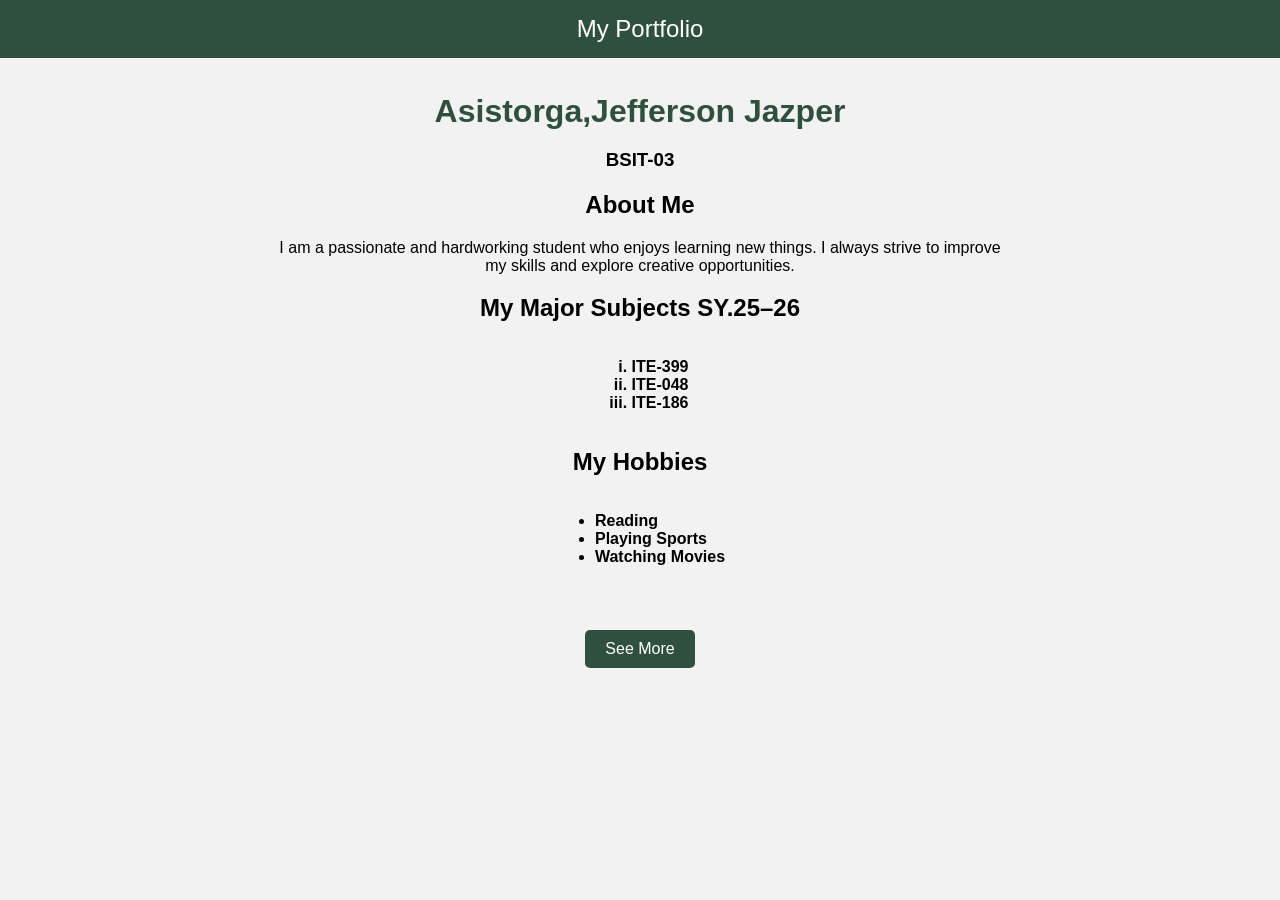
==== developers/Asistorga.html @ 20835395 "Added: portfolio added for 3 of the members" ====
<!DOCTYPE html>
<html lang="en">
<head>
    <meta charset="UTF-8">
    <title>My Portfolio</title>
    <style>
        
        body {
            font-family: Arial, sans-serif;
            background-color: #f2f2f2;
            text-align: center;
            margin: 0;
            padding: 0;
        }

        header {
            background-color: #2f4f3f;
            color: white;
            padding: 15px;
            font-size: 24px;
        }

        .container {
            padding: 30px;
        }

        h1 {
            color: #2f4f3f;
            margin: 5px 0;
        }   z

        h2 {
            color: #2f4f3f;
            margin-top: 30px;
        }

        p {
            width: 60%;
            margin: auto;
            font-size: 16px;
        }

        ol {
            list-style-type: lower-roman;
            display: inline-block;
            text-align: left;
        }

        ul {
            display: inline-block;
            text-align: left;
        }

        .btn {
            display: inline-block;
            margin-top: 30px;
            padding: 10px 20px;
            background-color: #2f4f3f;
            color: white;
            text-decoration: none;
            border-radius: 5px;
        }

        .btn:hover {
            background-color: #3d6b55;
        }
    </style>
</head>
<body>

<header>
    My Portfolio
</header>

<div class="container">
    <center><h1>Asistorga,Jefferson Jazper</h1>
    <h3>BSIT-03</h3> </center>

    <center><h2>About Me</h2>
    <p>
     I am a passionate and hardworking student who enjoys learning new things.
     I always strive to improve my skills and explore creative opportunities.
    </p></center>

   <center> <h2>My Major Subjects SY.25–26</h2>
    <b><ol>
        <li>ITE-399</li>
        <li>ITE-048</li>
        <li>ITE-186</li>
    </ol></b></center>

   <center><h2>My Hobbies</h2>
    <ul><b>
        <li>Reading</li>
        <li>Playing Sports</li>
        <li>Watching Movies</li>
    </ul></center></b>

    <br>
    <center> <a href="https://www.facebook.com/share/18z2sf8dFB" target="_blank" class="btn">See More</a>
</center>
</div>

</body>
</html>
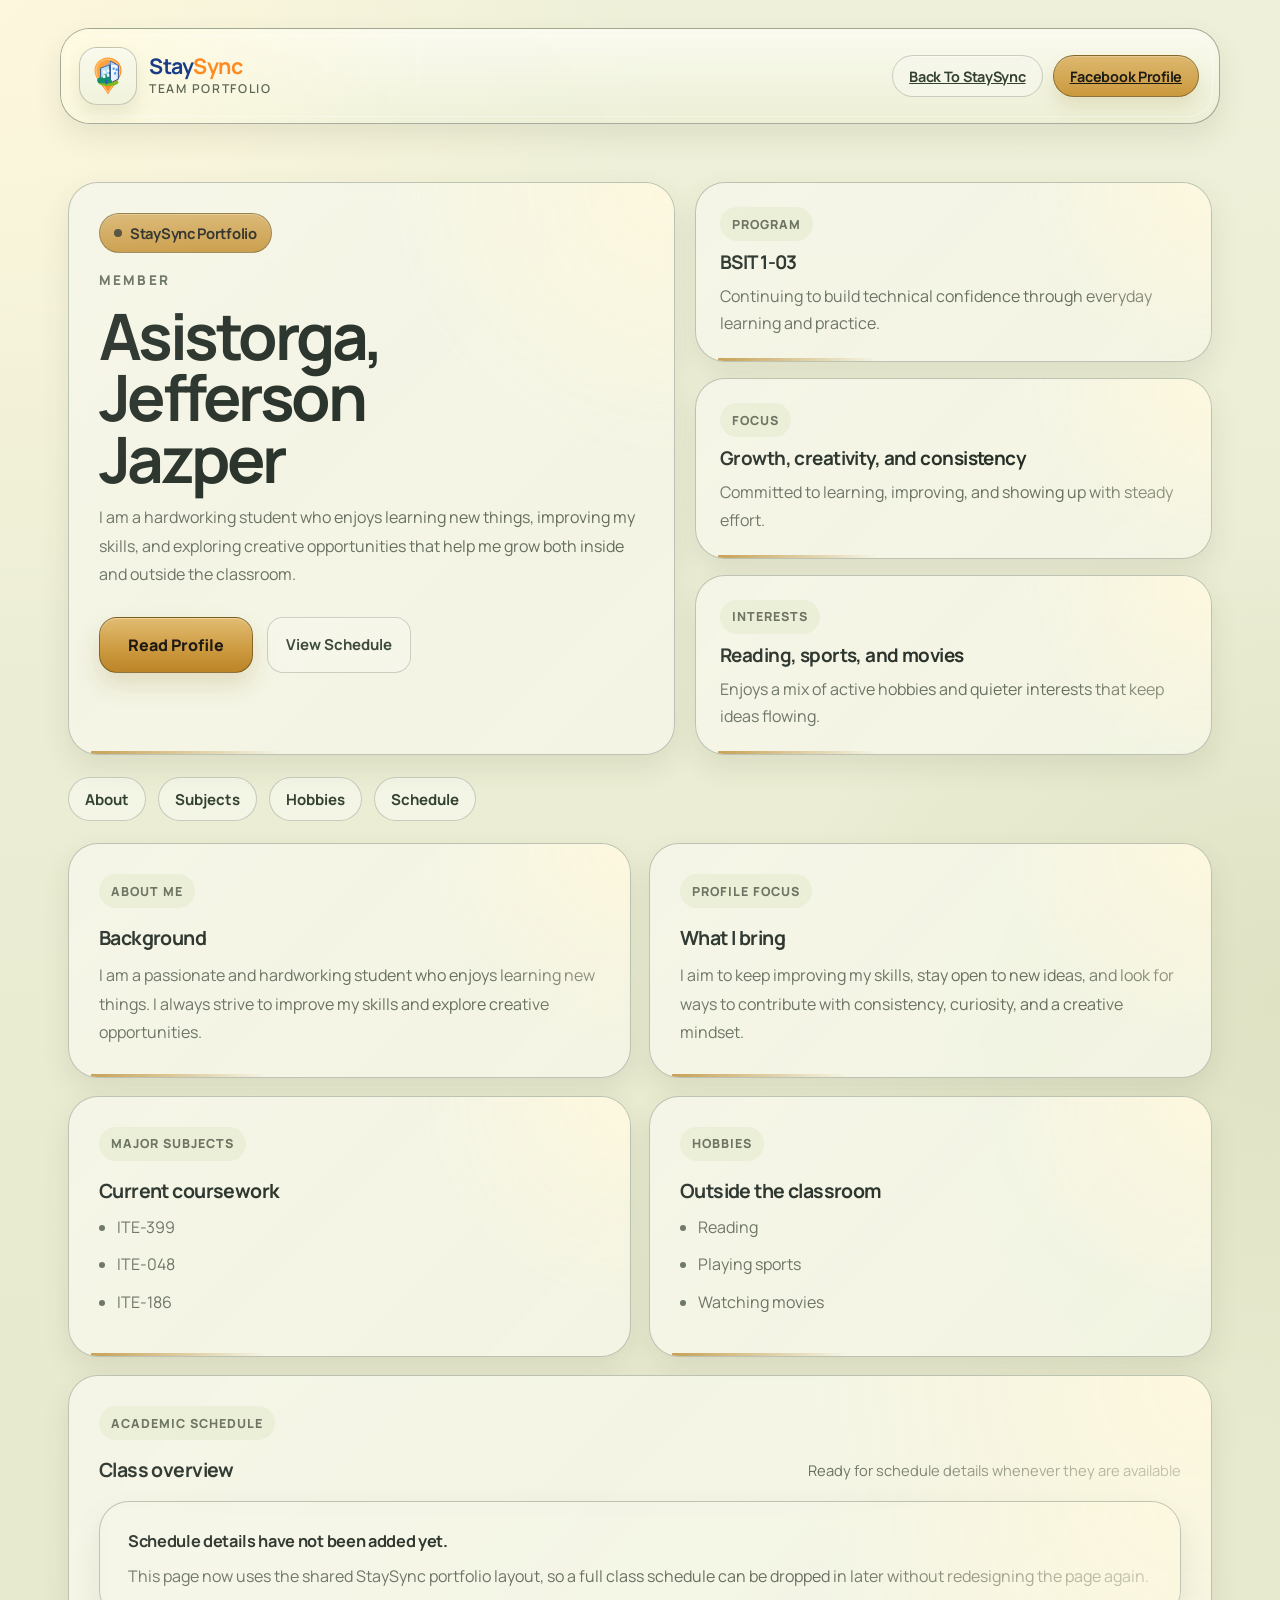
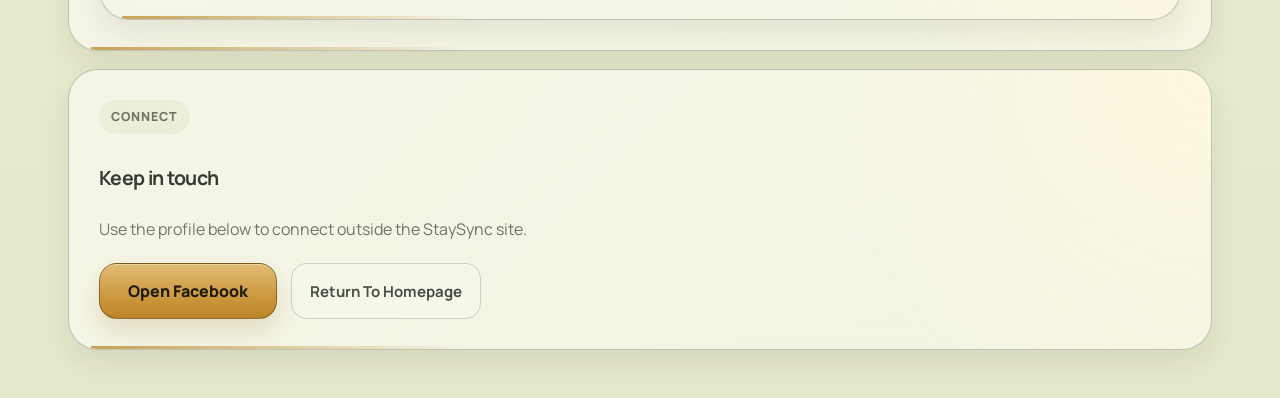
==== commit 83033a09: "fixed portfolio designs" ====
--- a/developers/Asistorga.html
+++ b/developers/Asistorga.html
@@ -1,105 +1,170 @@
 <!DOCTYPE html>
 <html lang="en">
 <head>
-    <meta charset="UTF-8">
-    <title>My Portfolio</title>
-    <style>
-        
-        body {
-            font-family: Arial, sans-serif;
-            background-color: #f2f2f2;
-            text-align: center;
-            margin: 0;
-            padding: 0;
-        }
+  <meta charset="UTF-8" />
+  <meta name="viewport" content="width=device-width, initial-scale=1.0" />
+  <title>Jefferson Jazper Asistorga | StaySync Portfolio</title>
+  <link rel="preconnect" href="https://fonts.googleapis.com" />
+  <link rel="preconnect" href="https://fonts.gstatic.com" crossorigin />
+  <link href="https://fonts.googleapis.com/css2?family=Manrope:wght@400;500;600;700;800&display=swap" rel="stylesheet" />
+  <link rel="stylesheet" href="../style.css" />
+  <link rel="stylesheet" href="portfolio.css" />
+</head>
+<body class="portfolio-page">
+  <div class="page-shell portfolio-shell">
+    <header class="topbar">
+      <a class="brand brand-link" href="../index.html" aria-label="Back to StaySync homepage">
+        <span class="brand-mark" aria-hidden="true">
+          <svg viewBox="0 0 72 72" role="presentation">
+            <defs>
+              <linearGradient id="pinGradient-jeff" x1="0%" y1="0%" x2="100%" y2="100%">
+                <stop offset="0%" stop-color="#ffb347" />
+                <stop offset="55%" stop-color="#ff8f2d" />
+                <stop offset="100%" stop-color="#ff7f1f" />
+              </linearGradient>
+              <linearGradient id="towerGradient-jeff" x1="0%" y1="0%" x2="100%" y2="100%">
+                <stop offset="0%" stop-color="#d9f1ff" />
+                <stop offset="100%" stop-color="#86c6ea" />
+              </linearGradient>
+              <linearGradient id="towerDarkGradient-jeff" x1="0%" y1="0%" x2="100%" y2="100%">
+                <stop offset="0%" stop-color="#ffffff" />
+                <stop offset="100%" stop-color="#d8e8fb" />
+              </linearGradient>
+            </defs>
+            <path d="M36 7c11.7 0 21.2 9 21.2 20.1 0 14-13.9 24.4-21.2 37.9C28.7 51.5 14.8 41.1 14.8 27.1 14.8 16 24.3 7 36 7Z" fill="url(#pinGradient-jeff)" />
+            <path d="M36 61.5c-7.9-13.7-18.6-23.2-18.6-34.3C17.4 17.8 25.5 10 36 10s18.6 7.8 18.6 17.2c0 11.1-10.7 20.6-18.6 34.3Z" fill="none" stroke="#ffcf8b" stroke-width="1.5" stroke-linejoin="round" />
+            <path d="M24.5 34.5 24.5 23.8 38.6 18.3 38.6 44.8 24.5 42.2Z" fill="url(#towerGradient-jeff)" stroke="#1b4f95" stroke-width="1.5" stroke-linejoin="round" />
+            <path d="M39.8 12.8 52.2 19.5 52.2 40.7 39.8 47.1Z" fill="url(#towerDarkGradient-jeff)" stroke="#1e4f96" stroke-width="1.5" stroke-linejoin="round" />
+            <path d="M38.6 18.3 52.2 19.5 39.8 12.8 24.5 23.8Z" fill="#8bb3ea" opacity="0.55" />
+            <path d="M22.5 45.8c4.8 4.5 20.2 5.5 27.6 0" fill="none" stroke="#7dbb1d" stroke-width="4.6" stroke-linecap="round" />
+            <path d="M19 42.6c0-2.6 2.2-4.8 5-4.8 1.2 0 2.2.3 3.1 1 .2-3.2 2.8-5.6 6-5.6 3.5 0 6.3 2.7 6.3 6.2 0 .6-.1 1.1-.2 1.6 1.7.1 3 1.5 3 3.2 0 1.8-1.5 3.3-3.3 3.3H24.1c-2.8 0-5.1-2.2-5.1-4.9Z" fill="#15906e" />
+            <g fill="#ffffff" opacity="0.95">
+              <rect x="28.1" y="27.6" width="3.8" height="4.4" rx="0.6" />
+              <rect x="34.2" y="25.5" width="3.8" height="4.4" rx="0.6" />
+              <rect x="28.1" y="34.6" width="3.8" height="4.4" rx="0.6" />
+              <rect x="34.2" y="32.8" width="3.8" height="4.4" rx="0.6" />
+              <rect x="43.2" y="22.8" width="3.2" height="3.6" rx="0.5" fill="#4093ec" />
+              <rect x="47.9" y="24.1" width="3.2" height="3.6" rx="0.5" fill="#4093ec" />
+              <rect x="45.5" y="30.1" width="3.2" height="3.6" rx="0.5" fill="#4093ec" />
+            </g>
+            <rect x="31.7" y="42.2" width="3.7" height="6.9" rx="0.7" fill="#2562b3" />
+          </svg>
+        </span>
+        <div class="brand-stack">
+          <span class="brand-name"><span class="brand-stay">Stay</span><span class="brand-sync">Sync</span></span>
+          <span class="brand-subtitle">Team Portfolio</span>
+        </div>
+      </a>
+      <div class="topbar-right">
+        <a class="topbar-chip" href="../index.html">Back To StaySync</a>
+        <a class="topbar-chip topbar-chip-accent" href="https://www.facebook.com/share/18z2sf8dFB" target="_blank" rel="noopener noreferrer">Facebook Profile</a>
+      </div>
+    </header>
 
-        header {
-            background-color: #2f4f3f;
-            color: white;
-            padding: 15px;
-            font-size: 24px;
-        }
+    <main class="portfolio-main">
+      <section class="portfolio-hero">
+        <article class="portfolio-panel">
+          <span class="eyebrow">StaySync Portfolio</span>
+          <p class="portfolio-role">Member</p>
+          <h1>Asistorga, Jefferson Jazper</h1>
+          <p class="portfolio-summary">
+            I am a hardworking student who enjoys learning new things, improving my skills, and exploring creative opportunities that help me grow both inside and outside the classroom.
+          </p>
+          <div class="portfolio-actions">
+            <a class="download-button" href="#about">Read Profile</a>
+            <a class="portfolio-secondary" href="#schedule">View Schedule</a>
+          </div>
+        </article>
 
-        .container {
-            padding: 30px;
-        }
+        <div class="portfolio-stats">
+          <article class="portfolio-stat">
+            <span class="portfolio-stat-label">Program</span>
+            <strong>BSIT 1-03</strong>
+            <p>Continuing to build technical confidence through everyday learning and practice.</p>
+          </article>
+          <article class="portfolio-stat">
+            <span class="portfolio-stat-label">Focus</span>
+            <strong>Growth, creativity, and consistency</strong>
+            <p>Committed to learning, improving, and showing up with steady effort.</p>
+          </article>
+          <article class="portfolio-stat">
+            <span class="portfolio-stat-label">Interests</span>
+            <strong>Reading, sports, and movies</strong>
+            <p>Enjoys a mix of active hobbies and quieter interests that keep ideas flowing.</p>
+          </article>
+        </div>
+      </section>
 
-        h1 {
-            color: #2f4f3f;
-            margin: 5px 0;
-        }   z
+      <nav class="portfolio-anchor-nav" aria-label="Portfolio sections">
+        <a class="portfolio-chip" href="#about">About</a>
+        <a class="portfolio-chip" href="#subjects">Subjects</a>
+        <a class="portfolio-chip" href="#hobbies">Hobbies</a>
+        <a class="portfolio-chip" href="#schedule">Schedule</a>
+      </nav>
 
-        h2 {
-            color: #2f4f3f;
-            margin-top: 30px;
-        }
+      <section class="portfolio-grid">
+        <article class="portfolio-card" id="about">
+          <span class="portfolio-label">About Me</span>
+          <h2>Background</h2>
+          <p>
+            I am a passionate and hardworking student who enjoys learning new things. I always strive to improve my skills and explore creative opportunities.
+          </p>
+        </article>
 
-        p {
-            width: 60%;
-            margin: auto;
-            font-size: 16px;
-        }
+        <article class="portfolio-card">
+          <span class="portfolio-label">Profile Focus</span>
+          <h2>What I bring</h2>
+          <p>
+            I aim to keep improving my skills, stay open to new ideas, and look for ways to contribute with consistency, curiosity, and a creative mindset.
+          </p>
+        </article>
 
-        ol {
-            list-style-type: lower-roman;
-            display: inline-block;
-            text-align: left;
-        }
+        <article class="portfolio-card" id="subjects">
+          <span class="portfolio-label">Major Subjects</span>
+          <h2>Current coursework</h2>
+          <ul class="portfolio-list">
+            <li>ITE-399</li>
+            <li>ITE-048</li>
+            <li>ITE-186</li>
+          </ul>
+        </article>
 
-        ul {
-            display: inline-block;
-            text-align: left;
-        }
+        <article class="portfolio-card" id="hobbies">
+          <span class="portfolio-label">Hobbies</span>
+          <h2>Outside the classroom</h2>
+          <ul class="portfolio-list">
+            <li>Reading</li>
+            <li>Playing sports</li>
+            <li>Watching movies</li>
+          </ul>
+        </article>
 
-        .btn {
-            display: inline-block;
-            margin-top: 30px;
-            padding: 10px 20px;
-            background-color: #2f4f3f;
-            color: white;
-            text-decoration: none;
-            border-radius: 5px;
-        }
+        <article class="portfolio-card portfolio-card-wide" id="schedule">
+          <div class="portfolio-card-header">
+            <div>
+              <span class="portfolio-label">Academic Schedule</span>
+              <h2>Class overview</h2>
+            </div>
+            <p class="portfolio-note">Ready for schedule details whenever they are available</p>
+          </div>
 
-        .btn:hover {
-            background-color: #3d6b55;
-        }
-    </style>
-</head>
-<body>
+          <div class="portfolio-empty-state">
+            <strong>Schedule details have not been added yet.</strong>
+            <p>This page now uses the shared StaySync portfolio layout, so a full class schedule can be dropped in later without redesigning the page again.</p>
+          </div>
+        </article>
 
-<header>
-    My Portfolio
-</header>
-
-<div class="container">
-    <center><h1>Asistorga,Jefferson Jazper</h1>
-    <h3>BSIT-03</h3> </center>
-
-    <center><h2>About Me</h2>
-    <p>
-     I am a passionate and hardworking student who enjoys learning new things.
-     I always strive to improve my skills and explore creative opportunities.
-    </p></center>
-
-   <center> <h2>My Major Subjects SY.25–26</h2>
-    <b><ol>
-        <li>ITE-399</li>
-        <li>ITE-048</li>
-        <li>ITE-186</li>
-    </ol></b></center>
-
-   <center><h2>My Hobbies</h2>
-    <ul><b>
-        <li>Reading</li>
-        <li>Playing Sports</li>
-        <li>Watching Movies</li>
-    </ul></center></b>
-
-    <br>
-    <center> <a href="https://www.facebook.com/share/18z2sf8dFB" target="_blank" class="btn">See More</a>
-</center>
-</div>
-
+        <article class="portfolio-card portfolio-card-wide portfolio-contact">
+          <span class="portfolio-label">Connect</span>
+          <h2>Keep in touch</h2>
+          <p>Use the profile below to connect outside the StaySync site.</p>
+          <div class="portfolio-contact-bar">
+            <a class="download-button" href="https://www.facebook.com/share/18z2sf8dFB" target="_blank" rel="noopener noreferrer">Open Facebook</a>
+            <a class="portfolio-secondary" href="../index.html">Return To Homepage</a>
+          </div>
+        </article>
+      </section>
+    </main>
+  </div>
 </body>
 </html>
--- a/style.css
+++ b/style.css
@@ -0,0 +1,1448 @@
+:root {
+  --bg: #e6e8cc;
+  --bg-deep: #dde1bd;
+  --surface: rgba(244, 245, 228, 0.92);
+  --surface-strong: #f7f7eb;
+  --surface-muted: #e4e8c9;
+  --border: rgba(37, 57, 42, 0.26);
+  --border-strong: rgba(28, 44, 33, 0.52);
+  --text: #182219;
+  --text-soft: #5f6857;
+  --accent: #bb8a2f;
+  --accent-soft: #d2b06a;
+  --action: #567dcb;
+  --action-strong: #3f63af;
+  --shadow: 0 24px 60px rgba(69, 79, 47, 0.14);
+  --shadow-soft: 0 12px 28px rgba(64, 72, 44, 0.1);
+}
+
+* {
+  box-sizing: border-box;
+}
+
+html {
+  scroll-behavior: smooth;
+}
+
+body {
+  margin: 0;
+  min-height: 100vh;
+  font-family: "Manrope", sans-serif;
+  color: var(--text);
+  background:
+    radial-gradient(circle at top left, rgba(255, 248, 221, 0.9), transparent 28%),
+    radial-gradient(circle at right center, rgba(199, 205, 163, 0.32), transparent 30%),
+    linear-gradient(180deg, #eef0d9 0%, var(--bg) 100%);
+}
+
+body::before {
+  content: "";
+  position: fixed;
+  inset: 0;
+  pointer-events: none;
+  background:
+    repeating-linear-gradient(
+      180deg,
+      rgba(255, 255, 255, 0.12) 0,
+      rgba(255, 255, 255, 0.12) 1px,
+      rgba(0, 0, 0, 0) 2px,
+      rgba(0, 0, 0, 0) 4px
+    ),
+    linear-gradient(90deg, rgba(255, 255, 255, 0.08) 1px, transparent 1px);
+  background-size: auto, 56px 56px;
+  opacity: 0.45;
+  mask-image: linear-gradient(180deg, rgba(0, 0, 0, 0.42), transparent 90%);
+}
+
+.page-shell {
+  width: min(1160px, calc(100% - 40px));
+  margin: 0 auto;
+  padding: 28px 0 36px;
+}
+
+.topbar {
+  position: relative;
+  display: flex;
+  align-items: center;
+  justify-content: space-between;
+  gap: 18px;
+  overflow: hidden;
+  padding: 18px 20px 18px 18px;
+  border: 1px solid rgba(34, 49, 31, 0.38);
+  border-radius: 30px;
+  background:
+    linear-gradient(180deg, rgba(250, 250, 239, 0.96), rgba(236, 239, 213, 0.92));
+  backdrop-filter: blur(14px);
+  box-shadow: var(--shadow-soft);
+  transition: transform 220ms ease, box-shadow 220ms ease, border-color 220ms ease;
+}
+
+.topbar::before {
+  content: "";
+  position: absolute;
+  inset: 0;
+  background:
+    radial-gradient(circle at top left, rgba(255, 250, 223, 0.95), transparent 32%),
+    linear-gradient(90deg, rgba(255, 255, 255, 0.18), transparent 55%);
+  pointer-events: none;
+}
+
+.topbar::after {
+  content: "";
+  position: absolute;
+  inset: 6px;
+  border: 1px solid rgba(255, 255, 255, 0.35);
+  border-radius: 24px;
+  pointer-events: none;
+}
+
+.topbar:hover {
+  transform: translateY(-2px);
+  border-color: rgba(28, 44, 33, 0.52);
+  box-shadow: 0 20px 38px rgba(64, 72, 44, 0.16);
+}
+
+.brand {
+  position: relative;
+  z-index: 1;
+  display: inline-flex;
+  align-items: center;
+  gap: 12px;
+}
+
+.brand-mark {
+  display: grid;
+  place-items: center;
+  width: 58px;
+  height: 58px;
+  flex: 0 0 auto;
+  padding: 5px;
+  border-radius: 18px;
+  border: 1px solid rgba(111, 116, 90, 0.36);
+  background: linear-gradient(180deg, rgba(250, 249, 236, 0.98), rgba(240, 242, 220, 0.96));
+  color: #f6f7ec;
+  font-size: 1rem;
+  font-weight: 800;
+  box-shadow:
+    0 10px 18px rgba(120, 124, 79, 0.14),
+    inset 0 1px 0 rgba(255, 255, 255, 0.56);
+  transition: transform 220ms ease, box-shadow 220ms ease, filter 220ms ease;
+}
+
+.brand:hover .brand-mark {
+  transform: translateY(-2px) rotate(-4deg) scale(1.04);
+  box-shadow: 0 16px 24px rgba(120, 124, 79, 0.18), inset 0 1px 0 rgba(255, 255, 255, 0.56);
+  filter: saturate(1.06);
+}
+
+.brand-mark svg {
+  width: 100%;
+  height: 100%;
+  display: block;
+}
+
+.brand-stack {
+  display: flex;
+  flex-direction: column;
+  gap: 3px;
+}
+
+.brand-name,
+.eyebrow,
+.meta-label,
+.button-note {
+  letter-spacing: -0.02em;
+}
+
+.brand-name {
+  font-weight: 700;
+  font-size: 1.34rem;
+  line-height: 1;
+}
+
+.brand-stay {
+  color: #173d86;
+}
+
+.brand-sync {
+  color: #ff8a1f;
+}
+
+.brand-subtitle {
+  color: var(--text-soft);
+  font-size: 0.76rem;
+  font-weight: 600;
+  letter-spacing: 0.14em;
+  text-transform: uppercase;
+}
+
+.topbar-right {
+  position: relative;
+  z-index: 1;
+  display: flex;
+  flex-wrap: wrap;
+  justify-content: flex-end;
+  gap: 10px;
+  margin-left: auto;
+}
+
+.topbar-chip {
+  display: inline-flex;
+  align-items: center;
+  min-height: 42px;
+  padding: 0 16px;
+  border-radius: 999px;
+  border: 1px solid rgba(43, 58, 39, 0.22);
+  background: rgba(246, 247, 235, 0.72);
+  color: #334131;
+  font-size: 0.9rem;
+  font-weight: 700;
+  letter-spacing: -0.02em;
+  box-shadow: inset 0 1px 0 rgba(255, 255, 255, 0.38);
+  transition: transform 220ms ease, box-shadow 220ms ease, border-color 220ms ease, background 220ms ease;
+}
+
+.topbar-chip:hover {
+  transform: translateY(-2px);
+  border-color: rgba(34, 49, 31, 0.36);
+  box-shadow: 0 10px 18px rgba(96, 103, 61, 0.14);
+  background: rgba(249, 250, 240, 0.96);
+}
+
+.topbar-chip-accent {
+  border-color: rgba(72, 56, 16, 0.52);
+  background: linear-gradient(180deg, #ddb86f, #cb993d);
+  color: #1d1b14;
+  box-shadow:
+    0 10px 18px rgba(157, 122, 46, 0.16),
+    inset 0 1px 0 rgba(255, 255, 255, 0.24);
+}
+
+.topbar-chip-accent:hover {
+  border-color: rgba(72, 56, 16, 0.62);
+  background: linear-gradient(180deg, #e4c279, #d3a043);
+  box-shadow:
+    0 12px 22px rgba(157, 122, 46, 0.22),
+    inset 0 1px 0 rgba(255, 255, 255, 0.24);
+}
+
+.hero {
+  display: grid;
+  grid-template-columns: minmax(0, 1.02fr) minmax(320px, 0.98fr);
+  gap: 54px;
+  align-items: center;
+  padding: 72px 8px 48px;
+}
+
+.hero-copy h1 {
+  margin: 14px 0 18px;
+  font-size: clamp(2.9rem, 5vw, 4.8rem);
+  line-height: 0.96;
+  letter-spacing: -0.055em;
+  max-width: 10ch;
+}
+
+.hero-copy p {
+  margin: 0;
+  max-width: 600px;
+  font-size: 1.08rem;
+  line-height: 1.8;
+  color: var(--text-soft);
+}
+
+.eyebrow {
+  display: inline-flex;
+  align-items: center;
+  gap: 8px;
+  padding: 9px 14px;
+  border-radius: 999px;
+  border: 1px solid rgba(47, 58, 37, 0.4);
+  background: linear-gradient(180deg, #d6b065, #c69439);
+  color: #1a1d14;
+  font-size: 0.92rem;
+  font-weight: 700;
+  box-shadow: inset 0 1px 0 rgba(255, 255, 255, 0.24);
+  transition: transform 220ms ease, box-shadow 220ms ease, filter 220ms ease;
+}
+
+.eyebrow:hover {
+  transform: translateY(-2px);
+  box-shadow: 0 10px 18px rgba(157, 122, 46, 0.18), inset 0 1px 0 rgba(255, 255, 255, 0.24);
+  filter: brightness(1.03);
+}
+
+.eyebrow::before {
+  content: "";
+  width: 8px;
+  height: 8px;
+  border-radius: 999px;
+  background: rgba(24, 34, 25, 0.78);
+}
+
+.hero-actions {
+  display: flex;
+  flex-wrap: wrap;
+  align-items: center;
+  gap: 16px 18px;
+  margin-top: 34px;
+}
+
+.download-button {
+  position: relative;
+  display: inline-flex;
+  align-items: center;
+  justify-content: center;
+  min-height: 56px;
+  overflow: hidden;
+  padding: 0 28px;
+  border-radius: 18px;
+  border: 1px solid rgba(72, 56, 16, 0.54);
+  background: linear-gradient(180deg, #e2bc72, #cb983d 62%, #bb8427);
+  color: #1f1a12;
+  font-size: 1rem;
+  font-weight: 800;
+  text-decoration: none;
+  box-shadow:
+    0 12px 24px rgba(157, 122, 46, 0.2),
+    inset 0 1px 0 rgba(255, 247, 220, 0.42);
+  transition: transform 180ms ease, box-shadow 180ms ease, filter 180ms ease;
+}
+
+.download-button:hover,
+.download-button:focus-visible {
+  transform: translateY(-2px);
+  box-shadow:
+    0 16px 32px rgba(157, 122, 46, 0.28),
+    inset 0 1px 0 rgba(255, 247, 220, 0.5);
+  filter: brightness(1.02);
+}
+
+.download-button:focus-visible {
+  outline: 3px solid rgba(203, 152, 61, 0.22);
+  outline-offset: 4px;
+}
+
+.button-note {
+  font-size: 0.95rem;
+  color: var(--text-soft);
+}
+
+.meta-grid {
+  display: grid;
+  grid-template-columns: repeat(2, minmax(0, 1fr));
+  gap: 18px;
+  margin-top: 36px;
+}
+
+.meta-card,
+.feature-card {
+  position: relative;
+  overflow: hidden;
+  border: 1px solid var(--border);
+  border-radius: 26px;
+  background: var(--surface);
+  backdrop-filter: blur(10px);
+  box-shadow: var(--shadow-soft);
+  transition: transform 240ms ease, box-shadow 240ms ease, border-color 240ms ease, background 240ms ease;
+}
+
+.meta-card {
+  padding: 22px;
+}
+
+.meta-card::before,
+.feature-card::before {
+  content: "";
+  position: absolute;
+  inset: auto 18px 0;
+  height: 3px;
+  border-radius: 999px;
+  background: linear-gradient(90deg, var(--accent), rgba(210, 176, 106, 0));
+  transform: scaleX(0.28);
+  transform-origin: left center;
+  opacity: 0.78;
+  transition: transform 260ms ease, opacity 260ms ease;
+}
+
+.meta-card::after,
+.feature-card::after {
+  content: "";
+  position: absolute;
+  inset: 0;
+  border-radius: inherit;
+  box-shadow: inset 0 1px 0 rgba(255, 255, 255, 0.34);
+  pointer-events: none;
+}
+
+.meta-label {
+  display: block;
+  color: #6b7151;
+  font-size: 0.88rem;
+  font-weight: 700;
+  text-transform: uppercase;
+}
+
+.meta-card strong {
+  display: block;
+  margin-top: 10px;
+  font-size: 1.08rem;
+  letter-spacing: -0.03em;
+  transition: transform 240ms ease, color 240ms ease;
+}
+
+.meta-card p {
+  margin-top: 8px;
+  font-size: 0.95rem;
+  line-height: 1.6;
+  transition: transform 240ms ease, color 240ms ease;
+}
+
+.meta-card:hover {
+  transform: translateY(-8px) scale(1.01);
+  border-color: rgba(187, 138, 47, 0.42);
+  box-shadow: 0 22px 40px rgba(96, 103, 61, 0.18);
+  background: rgba(247, 248, 236, 0.98);
+}
+
+.meta-card:hover::before {
+  transform: scaleX(1);
+  opacity: 1;
+}
+
+.meta-card:hover strong,
+.meta-card:hover p {
+  transform: translateY(-2px);
+}
+
+.hero-visual {
+  position: relative;
+  perspective: 1400px;
+}
+
+.hero-visual::before {
+  content: "";
+  position: absolute;
+  inset: 10% -4% -10% 8%;
+  border-radius: 32px;
+  background: linear-gradient(180deg, rgba(191, 164, 98, 0.24), rgba(255, 255, 255, 0));
+  filter: blur(16px);
+  z-index: 0;
+}
+
+.mockup-window {
+  position: relative;
+  z-index: 1;
+  overflow: hidden;
+  padding: 18px;
+  border: 1px solid var(--border-strong);
+  border-radius: 34px;
+  background: linear-gradient(180deg, rgba(246, 247, 234, 0.98), rgba(231, 235, 207, 0.94));
+  box-shadow: var(--shadow);
+  transform-origin: center;
+  animation: floatMockup 5.8s ease-in-out infinite;
+  transition: transform 320ms ease, box-shadow 320ms ease, border-color 320ms ease;
+}
+
+.hero-visual:hover .mockup-window {
+  transform: rotateX(5deg) rotateY(-7deg) translateY(-8px);
+  border-color: rgba(28, 44, 33, 0.68);
+  box-shadow: 0 34px 70px rgba(69, 79, 47, 0.24);
+}
+
+.mockup-bar {
+  display: flex;
+  gap: 8px;
+  padding-bottom: 16px;
+}
+
+.mockup-bar span {
+  width: 10px;
+  height: 10px;
+  border-radius: 999px;
+  border: 1px solid rgba(24, 34, 25, 0.18);
+  background: #d2d9b5;
+}
+
+.mockup-content {
+  display: grid;
+  grid-template-columns: 92px 1fr;
+  gap: 16px;
+  padding: 10px;
+  border: 1px solid rgba(48, 62, 42, 0.18);
+  border-radius: 24px;
+  background: linear-gradient(180deg, #f4f6e5, #e7ebd1);
+}
+
+.mockup-sidebar {
+  display: flex;
+  flex-direction: column;
+  gap: 12px;
+  padding: 12px;
+  border-radius: 20px;
+  background: rgba(240, 242, 221, 0.92);
+  border: 1px solid rgba(60, 77, 53, 0.14);
+  transition: transform 260ms ease, box-shadow 260ms ease;
+}
+
+.sidebar-block {
+  height: 14px;
+  border-radius: 999px;
+  background: linear-gradient(90deg, #d4dab2, #e7ead2);
+  transition: transform 240ms ease, background 240ms ease, opacity 240ms ease;
+}
+
+.sidebar-block.active {
+  height: 38px;
+  border-radius: 16px;
+  background: linear-gradient(135deg, #c79a42, #ddc081);
+}
+
+.sidebar-block.small {
+  width: 65%;
+}
+
+.mockup-main {
+  display: grid;
+  gap: 14px;
+}
+
+.mockup-panel {
+  position: relative;
+  overflow: hidden;
+  padding: 18px;
+  border-radius: 22px;
+  background: var(--surface-strong);
+  border: 1px solid rgba(59, 75, 52, 0.14);
+  box-shadow: 0 10px 20px rgba(99, 109, 70, 0.08);
+  transition: transform 260ms ease, box-shadow 260ms ease, border-color 260ms ease;
+}
+
+.mockup-panel::before {
+  content: "";
+  position: absolute;
+  inset: 0;
+  background: linear-gradient(135deg, rgba(255, 255, 255, 0.22), rgba(255, 255, 255, 0));
+  opacity: 0;
+  transition: opacity 240ms ease;
+}
+
+.mockup-panel.large {
+  min-height: 220px;
+}
+
+.mockup-panel.small {
+  min-height: 142px;
+}
+
+.panel-line {
+  height: 12px;
+  margin-bottom: 12px;
+  border-radius: 999px;
+  background: linear-gradient(90deg, #cfd6af, #e7ebd6);
+  transition: transform 240ms ease, filter 240ms ease;
+}
+
+.panel-line.wide {
+  width: 76%;
+  height: 16px;
+}
+
+.panel-line.short {
+  width: 42%;
+}
+
+.stats-row {
+  display: grid;
+  grid-template-columns: repeat(2, minmax(0, 1fr));
+  gap: 12px;
+  margin-top: 22px;
+}
+
+.stat-card,
+.activity-item {
+  border-radius: 18px;
+  background: linear-gradient(180deg, #eef2dc, #f7f8ee);
+  border: 1px solid rgba(70, 87, 61, 0.12);
+  transition: transform 240ms ease, box-shadow 240ms ease, border-color 240ms ease;
+}
+
+.stat-card {
+  min-height: 112px;
+}
+
+.activity-list {
+  display: grid;
+  gap: 10px;
+  margin-top: 18px;
+}
+
+.activity-item {
+  min-height: 28px;
+}
+
+.hero-visual:hover .mockup-sidebar {
+  transform: translateX(-4px);
+}
+
+.hero-visual:hover .sidebar-block:nth-child(1) {
+  transform: scaleX(1.02);
+}
+
+.hero-visual:hover .sidebar-block:nth-child(2) {
+  transform: scaleX(0.95);
+}
+
+.hero-visual:hover .sidebar-block:nth-child(3) {
+  transform: scaleX(1.04);
+}
+
+.hero-visual:hover .sidebar-block:nth-child(4) {
+  transform: scaleX(0.9);
+}
+
+.hero-visual:hover .mockup-panel.large {
+  transform: translateY(-6px);
+  border-color: rgba(187, 138, 47, 0.28);
+  box-shadow: 0 18px 36px rgba(99, 109, 70, 0.14);
+}
+
+.hero-visual:hover .mockup-panel.small {
+  transform: translateY(2px);
+  border-color: rgba(86, 125, 203, 0.24);
+  box-shadow: 0 14px 30px rgba(75, 95, 151, 0.12);
+}
+
+.hero-visual:hover .mockup-panel::before {
+  opacity: 1;
+}
+
+.hero-visual:hover .panel-line.wide {
+  transform: scaleX(1.04);
+  filter: brightness(1.04);
+}
+
+.hero-visual:hover .panel-line.short {
+  transform: scaleX(0.92);
+}
+
+.hero-visual:hover .stat-card:nth-child(1) {
+  transform: translateY(-6px);
+  border-color: rgba(187, 138, 47, 0.24);
+  box-shadow: 0 14px 28px rgba(157, 122, 46, 0.12);
+}
+
+.hero-visual:hover .stat-card:nth-child(2) {
+  transform: translateY(4px);
+  border-color: rgba(86, 125, 203, 0.24);
+  box-shadow: 0 14px 28px rgba(75, 95, 151, 0.1);
+}
+
+.hero-visual:hover .activity-item:nth-child(1) {
+  transform: translateX(6px);
+}
+
+.hero-visual:hover .activity-item:nth-child(2) {
+  transform: translateX(-3px);
+}
+
+.hero-visual:hover .activity-item:nth-child(3) {
+  transform: translateX(8px);
+}
+
+.features {
+  display: grid;
+  grid-template-columns: repeat(3, minmax(0, 1fr));
+  gap: 20px;
+  padding: 18px 8px 8px;
+}
+
+.feature-card {
+  padding: 28px;
+  transition: transform 180ms ease, box-shadow 180ms ease, border-color 180ms ease;
+}
+
+.feature-card:hover {
+  transform: translateY(-8px) rotate(-1deg);
+  border-color: rgba(187, 138, 47, 0.42);
+  box-shadow: 0 18px 34px rgba(102, 109, 68, 0.14);
+}
+
+.feature-card:hover::before {
+  transform: scaleX(1);
+  opacity: 1;
+}
+
+.feature-card h2 {
+  margin: 0 0 12px;
+  font-size: 1.15rem;
+  letter-spacing: -0.03em;
+}
+
+.feature-card p {
+  margin: 0;
+  color: var(--text-soft);
+  line-height: 1.75;
+}
+
+.system-preview {
+  padding: 86px 8px 12px;
+}
+
+.section-intro {
+  max-width: 760px;
+  margin-bottom: 34px;
+}
+
+.section-intro h2 {
+  margin: 14px 0 14px;
+  font-size: clamp(2.1rem, 4vw, 3.25rem);
+  line-height: 1;
+  letter-spacing: -0.05em;
+}
+
+.section-intro p {
+  margin: 0;
+  max-width: 62ch;
+  color: var(--text-soft);
+  font-size: 1rem;
+  line-height: 1.8;
+}
+
+.preview-layout {
+  display: grid;
+  grid-template-columns: minmax(0, 1.08fr) minmax(280px, 0.92fr);
+  gap: 28px;
+  align-items: start;
+}
+
+.preview-stage {
+  position: sticky;
+  top: 28px;
+}
+
+.preview-shell {
+  position: relative;
+  overflow: hidden;
+  padding: 18px;
+  border: 1px solid rgba(34, 49, 31, 0.34);
+  border-radius: 34px;
+  background: linear-gradient(180deg, rgba(249, 250, 239, 0.98), rgba(233, 236, 208, 0.95));
+  box-shadow: 0 28px 60px rgba(86, 93, 58, 0.14);
+}
+
+.preview-shell::before {
+  content: "";
+  position: absolute;
+  inset: 0;
+  background: radial-gradient(circle at top right, rgba(255, 247, 213, 0.68), transparent 30%);
+  pointer-events: none;
+}
+
+.preview-shell::after {
+  content: "";
+  position: absolute;
+  inset: 12px;
+  border-radius: 26px;
+  border: 1px solid rgba(255, 255, 255, 0.34);
+  pointer-events: none;
+}
+
+.preview-topbar {
+  position: relative;
+  z-index: 1;
+  display: flex;
+  align-items: center;
+  justify-content: space-between;
+  gap: 12px;
+  padding: 0 2px 14px;
+}
+
+.preview-brand {
+  display: inline-flex;
+  gap: 8px;
+}
+
+.preview-dot {
+  width: 10px;
+  height: 10px;
+  border-radius: 999px;
+  background: #d2d9b6;
+  border: 1px solid rgba(24, 34, 25, 0.14);
+}
+
+.preview-search {
+  min-height: 40px;
+  min-width: 240px;
+  padding: 10px 14px;
+  border: 1px solid rgba(59, 77, 52, 0.16);
+  border-radius: 999px;
+  background: rgba(243, 245, 230, 0.88);
+  color: #68725a;
+  font-size: 0.9rem;
+}
+
+.preview-body {
+  position: relative;
+  z-index: 1;
+  display: grid;
+  grid-template-columns: 158px 1fr;
+  gap: 16px;
+}
+
+.preview-nav,
+.preview-panel,
+.overview-card,
+.preview-note {
+  border: 1px solid rgba(59, 77, 52, 0.16);
+  box-shadow: inset 0 1px 0 rgba(255, 255, 255, 0.36);
+}
+
+.preview-nav {
+  display: grid;
+  gap: 10px;
+  align-content: start;
+  padding: 14px;
+  border-radius: 24px;
+  background: rgba(242, 244, 226, 0.9);
+}
+
+.preview-nav-item {
+  padding: 12px 14px;
+  border-radius: 16px;
+  color: #5b654d;
+  font-size: 0.92rem;
+  font-weight: 700;
+  transition: transform 180ms ease, background 180ms ease, color 180ms ease;
+}
+
+.preview-nav-item.active,
+.preview-nav-item:hover {
+  transform: translateX(4px);
+  background: linear-gradient(180deg, #e1bb70, #cb983d);
+  color: #1f1a12;
+}
+
+.preview-main {
+  display: grid;
+  gap: 16px;
+}
+
+.preview-overview {
+  display: grid;
+  grid-template-columns: repeat(3, minmax(0, 1fr));
+  gap: 14px;
+}
+
+.overview-card {
+  padding: 18px;
+  border-radius: 22px;
+  background: rgba(247, 248, 237, 0.96);
+  transition: transform 220ms ease, box-shadow 220ms ease, border-color 220ms ease;
+}
+
+.overview-card:hover {
+  transform: translateY(-4px);
+  border-color: rgba(187, 138, 47, 0.34);
+  box-shadow: 0 14px 28px rgba(102, 109, 68, 0.12);
+}
+
+.overview-label {
+  display: block;
+  color: #697156;
+  font-size: 0.82rem;
+  font-weight: 700;
+  text-transform: uppercase;
+}
+
+.overview-card strong {
+  display: block;
+  margin-top: 8px;
+  font-size: 1.35rem;
+  letter-spacing: -0.04em;
+}
+
+.preview-panels {
+  display: grid;
+  grid-template-columns: 1.2fr 0.8fr;
+  gap: 16px;
+}
+
+.preview-panel {
+  padding: 18px;
+  border-radius: 26px;
+  background: rgba(247, 248, 237, 0.96);
+  transition: transform 220ms ease, box-shadow 220ms ease, border-color 220ms ease;
+}
+
+.preview-panel:hover {
+  transform: translateY(-4px);
+  border-color: rgba(187, 138, 47, 0.34);
+  box-shadow: 0 14px 28px rgba(102, 109, 68, 0.12);
+}
+
+.panel-heading {
+  display: flex;
+  align-items: center;
+  justify-content: space-between;
+  gap: 10px;
+  margin-bottom: 18px;
+}
+
+.panel-heading h3 {
+  margin: 0;
+  font-size: 1rem;
+  letter-spacing: -0.03em;
+}
+
+.panel-heading span {
+  color: #6b7151;
+  font-size: 0.85rem;
+  font-weight: 700;
+}
+
+.chart-bars {
+  display: grid;
+  grid-template-columns: repeat(6, minmax(0, 1fr));
+  align-items: end;
+  gap: 12px;
+  min-height: 190px;
+}
+
+.bar {
+  border-radius: 18px 18px 10px 10px;
+  background: linear-gradient(180deg, #82a5ea, #4b72c7 60%, #30599d);
+  box-shadow: inset 0 1px 0 rgba(255, 255, 255, 0.3);
+}
+
+.bar.short {
+  height: 64px;
+}
+
+.bar.medium {
+  height: 104px;
+}
+
+.bar.tall {
+  height: 138px;
+}
+
+.bar.tallest {
+  height: 174px;
+}
+
+.request-list {
+  display: grid;
+  gap: 10px;
+}
+
+.request-row {
+  padding: 14px;
+  border-radius: 18px;
+  border: 1px solid rgba(59, 77, 52, 0.12);
+  background: linear-gradient(180deg, rgba(238, 241, 219, 0.9), rgba(248, 249, 239, 0.96));
+}
+
+.request-row strong,
+.request-row span {
+  display: block;
+}
+
+.request-row strong {
+  font-size: 0.92rem;
+}
+
+.request-row span {
+  margin-top: 4px;
+  color: #66705a;
+  font-size: 0.88rem;
+}
+
+.preview-notes {
+  display: grid;
+  gap: 16px;
+  padding-top: 14px;
+}
+
+.preview-note {
+  position: relative;
+  width: 100%;
+  max-width: 460px;
+  padding: 24px;
+  border-radius: 26px;
+  background: rgba(245, 247, 231, 0.9);
+  transition: transform 220ms ease, box-shadow 220ms ease, border-color 220ms ease;
+}
+
+.preview-note:hover {
+  transform: translateY(-6px);
+  border-color: rgba(187, 138, 47, 0.34);
+  box-shadow: 0 16px 30px rgba(102, 109, 68, 0.12);
+}
+
+.preview-step {
+  display: inline-flex;
+  align-items: center;
+  justify-content: center;
+  width: 42px;
+  height: 42px;
+  border-radius: 14px;
+  background: linear-gradient(180deg, #ecd7ab, #ddb35d);
+  color: #352b18;
+  font-size: 0.92rem;
+  font-weight: 800;
+}
+
+.preview-note h3 {
+  margin: 16px 0 10px;
+  font-size: 1.2rem;
+  letter-spacing: -0.03em;
+}
+
+.preview-note p {
+  margin: 0;
+  color: var(--text-soft);
+  line-height: 1.75;
+}
+
+.compact-details {
+  padding: 78px 8px 10px;
+}
+
+.compact-header {
+  max-width: 700px;
+  margin-bottom: 24px;
+}
+
+.compact-header h2 {
+  margin: 14px 0 0;
+  font-size: clamp(1.9rem, 3.4vw, 2.7rem);
+  line-height: 1.04;
+  letter-spacing: -0.05em;
+}
+
+.compact-grid {
+  display: grid;
+  grid-template-columns: repeat(3, minmax(0, 1fr));
+  gap: 18px;
+}
+
+.compact-card,
+.closing-panel {
+  border: 1px solid rgba(59, 77, 52, 0.16);
+  border-radius: 28px;
+  background: rgba(246, 248, 234, 0.9);
+  box-shadow: inset 0 1px 0 rgba(255, 255, 255, 0.38), 0 14px 30px rgba(102, 109, 68, 0.08);
+}
+
+.compact-card {
+  padding: 24px;
+  transition: transform 200ms ease, box-shadow 200ms ease, border-color 200ms ease;
+}
+
+.compact-card:hover {
+  transform: translateY(-4px);
+  border-color: rgba(187, 138, 47, 0.3);
+  box-shadow: inset 0 1px 0 rgba(255, 255, 255, 0.38), 0 18px 34px rgba(102, 109, 68, 0.12);
+}
+
+.compact-card strong {
+  display: block;
+  font-size: 1.05rem;
+  letter-spacing: -0.03em;
+}
+
+.compact-card p {
+  margin: 10px 0 0;
+  color: var(--text-soft);
+  line-height: 1.75;
+}
+
+.closing-panel {
+  display: grid;
+  grid-template-columns: minmax(0, 1fr) auto;
+  gap: 28px;
+  align-items: center;
+  margin: 74px 8px 0;
+  padding: 30px;
+}
+
+.closing-copy h2 {
+  margin: 14px 0 12px;
+  font-size: clamp(1.9rem, 3.4vw, 2.8rem);
+  line-height: 1.03;
+  letter-spacing: -0.05em;
+  max-width: 13ch;
+}
+
+.closing-brand {
+  display: inline-block;
+  padding: 0 0.12em;
+  color: #ff8a1f;
+  text-shadow: 0 6px 14px rgba(203, 153, 61, 0.18);
+  position: relative;
+}
+
+.closing-brand::after {
+  content: "";
+  position: absolute;
+  left: 0.14em;
+  right: 0.14em;
+  bottom: 0.08em;
+  height: 0.24em;
+  border-radius: 999px;
+  background: linear-gradient(90deg, rgba(221, 184, 111, 0.65), rgba(255, 138, 31, 0.22));
+  z-index: -1;
+}
+
+.closing-copy p {
+  margin: 0;
+  max-width: 54ch;
+  color: var(--text-soft);
+  line-height: 1.8;
+}
+
+.closing-actions {
+  display: grid;
+  gap: 16px;
+  justify-items: start;
+}
+
+.closing-list {
+  display: grid;
+  gap: 10px;
+}
+
+.closing-list span {
+  display: inline-flex;
+  align-items: center;
+  gap: 10px;
+  color: #5f6857;
+  font-size: 0.95rem;
+  font-weight: 700;
+}
+
+.closing-list span::before {
+  content: "";
+  width: 10px;
+  height: 10px;
+  border-radius: 999px;
+  background: linear-gradient(180deg, #ddb86f, #cb993d);
+  flex: 0 0 auto;
+}
+
+.developer-section {
+  max-height: 0;
+  opacity: 0;
+  overflow: clip;
+  padding: 0 8px;
+  transform: translateY(24px);
+  pointer-events: none;
+  transition: max-height 520ms cubic-bezier(0.22, 1, 0.36, 1), opacity 320ms ease, transform 420ms ease, padding 320ms ease;
+}
+
+.developer-section.is-open {
+  max-height: 1200px;
+  opacity: 1;
+  padding: 74px 8px 10px;
+  transform: translateY(0);
+  pointer-events: auto;
+}
+
+.developer-header {
+  max-width: 700px;
+  margin-bottom: 24px;
+}
+
+.developer-section.is-open .developer-header {
+  animation: developerReveal 420ms cubic-bezier(0.22, 1, 0.36, 1) both;
+}
+
+.developer-header h2 {
+  margin: 14px 0 10px;
+  font-size: clamp(1.9rem, 3.4vw, 2.7rem);
+  line-height: 1.04;
+  letter-spacing: -0.05em;
+}
+
+.developer-header p {
+  margin: 0;
+  max-width: 56ch;
+  color: var(--text-soft);
+  line-height: 1.8;
+}
+
+.developer-grid {
+  display: grid;
+  grid-template-columns: repeat(3, minmax(0, 1fr));
+  gap: 18px;
+}
+
+.developer-card {
+  padding: 24px;
+  border: 1px solid rgba(59, 77, 52, 0.16);
+  border-radius: 28px;
+  background: rgba(246, 248, 234, 0.9);
+  box-shadow: inset 0 1px 0 rgba(255, 255, 255, 0.38), 0 14px 30px rgba(102, 109, 68, 0.08);
+  transition: transform 200ms ease, box-shadow 200ms ease, border-color 200ms ease;
+}
+
+.developer-section.is-open .developer-card {
+  animation: developerCardReveal 520ms cubic-bezier(0.22, 1, 0.36, 1) both;
+}
+
+.developer-section.is-open .developer-card:nth-child(2) {
+  animation-delay: 90ms;
+}
+
+.developer-section.is-open .developer-card:nth-child(3) {
+  animation-delay: 180ms;
+}
+
+.developer-section.is-open .developer-card:nth-child(4) {
+  animation-delay: 270ms;
+}
+
+.developer-section.is-open .developer-card:nth-child(5) {
+  animation-delay: 360ms;
+}
+
+.developer-card:hover {
+  transform: translateY(-4px);
+  border-color: rgba(187, 138, 47, 0.3);
+  box-shadow: inset 0 1px 0 rgba(255, 255, 255, 0.38), 0 18px 34px rgba(102, 109, 68, 0.12);
+}
+
+.developer-role {
+  display: inline-flex;
+  align-items: center;
+  min-height: 34px;
+  padding: 0 12px;
+  border-radius: 999px;
+  background: rgba(232, 236, 209, 0.92);
+  color: #5a624f;
+  font-size: 0.82rem;
+  font-weight: 800;
+  text-transform: uppercase;
+}
+
+.developer-card h3 {
+  margin: 16px 0 10px;
+  font-size: 1.18rem;
+  letter-spacing: -0.03em;
+}
+
+.developer-card p {
+  margin: 0 0 18px;
+  color: var(--text-soft);
+  line-height: 1.75;
+}
+
+.portfolio-link,
+.footer-button {
+  display: inline-flex;
+  align-items: center;
+  justify-content: center;
+  min-height: 46px;
+  padding: 0 18px;
+  border-radius: 16px;
+  border: 1px solid rgba(72, 56, 16, 0.42);
+  background: linear-gradient(180deg, #f0d79e, #ddb35d);
+  color: #2a2419;
+  font-size: 0.95rem;
+  font-weight: 800;
+  text-decoration: none;
+  box-shadow: 0 10px 22px rgba(157, 122, 46, 0.14), inset 0 1px 0 rgba(255, 255, 255, 0.42);
+  transition: transform 180ms ease, box-shadow 180ms ease, border-color 180ms ease, filter 180ms ease;
+}
+
+.portfolio-link:hover,
+.footer-button:hover,
+.portfolio-link:focus-visible,
+.footer-button:focus-visible {
+  transform: translateY(-2px);
+  border-color: rgba(72, 56, 16, 0.56);
+  box-shadow: 0 14px 28px rgba(157, 122, 46, 0.2), inset 0 1px 0 rgba(255, 255, 255, 0.44);
+  filter: brightness(1.02);
+}
+
+.portfolio-link:focus-visible,
+.footer-button:focus-visible {
+  outline: 3px solid rgba(203, 152, 61, 0.2);
+  outline-offset: 4px;
+}
+
+@keyframes developerReveal {
+  from {
+    opacity: 0;
+    transform: translateY(24px);
+  }
+
+  to {
+    opacity: 1;
+    transform: translateY(0);
+  }
+}
+
+@keyframes developerCardReveal {
+  from {
+    opacity: 0;
+    transform: translateY(40px) scale(0.96);
+  }
+
+  to {
+    opacity: 1;
+    transform: translateY(0) scale(1);
+  }
+}
+
+@keyframes floatMockup {
+  0%,
+  100% {
+    transform: translateY(0);
+  }
+
+  50% {
+    transform: translateY(-8px);
+  }
+}
+
+@media (prefers-reduced-motion: reduce) {
+  *,
+  *::before,
+  *::after {
+    animation: none !important;
+    transition-duration: 0.01ms !important;
+    transition-delay: 0ms !important;
+    scroll-behavior: auto !important;
+  }
+}
+
+.footer {
+  margin-top: 40px;
+  padding: 22px 8px 0;
+  border-top: 1px solid rgba(59, 77, 52, 0.18);
+}
+
+.footer-button {
+  margin: 0 auto 18px;
+}
+
+.footer p {
+  margin: 0;
+  color: #6f745a;
+  text-align: center;
+  font-size: 0.92rem;
+}
+
+@media (max-width: 980px) {
+  .hero {
+    grid-template-columns: 1fr;
+    gap: 34px;
+    padding-top: 48px;
+  }
+
+  .hero-copy h1 {
+    max-width: 12ch;
+  }
+
+  .hero-visual {
+    max-width: 760px;
+  }
+
+  .features {
+    grid-template-columns: 1fr;
+  }
+
+  .developer-grid,
+  .compact-grid,
+  .preview-layout {
+    grid-template-columns: 1fr;
+  }
+
+  .preview-stage {
+    position: static;
+  }
+
+  .preview-body,
+  .preview-panels {
+    grid-template-columns: 1fr;
+  }
+
+  .preview-note {
+    max-width: none;
+  }
+
+  .closing-panel {
+    grid-template-columns: 1fr;
+  }
+}
+
+@media (max-width: 680px) {
+  .page-shell {
+    width: min(100% - 24px, 1160px);
+    padding-top: 18px;
+  }
+
+  .topbar {
+    padding: 16px;
+    border-radius: 24px;
+  }
+
+  .topbar,
+  .hero-actions,
+  .topbar-right {
+    align-items: flex-start;
+    flex-direction: column;
+  }
+
+  .topbar-right {
+    margin-left: 0;
+  }
+
+  .hero {
+    padding: 38px 4px 32px;
+  }
+
+  .hero-copy h1 {
+    font-size: clamp(2.5rem, 12vw, 3.4rem);
+  }
+
+  .meta-grid {
+    grid-template-columns: 1fr;
+  }
+
+  .mockup-content {
+    grid-template-columns: 1fr;
+  }
+
+  .mockup-sidebar {
+    flex-direction: row;
+    align-items: center;
+  }
+
+  .system-preview {
+    padding-top: 64px;
+  }
+
+  .preview-topbar,
+  .preview-overview {
+    grid-template-columns: 1fr;
+  }
+
+  .preview-topbar {
+    display: grid;
+  }
+
+  .preview-search {
+    min-width: 0;
+  }
+
+  .sidebar-block {
+    flex: 1;
+  }
+
+  .sidebar-block.active {
+    flex: 1.15;
+    height: 22px;
+  }
+}
--- a/developers/portfolio.css
+++ b/developers/portfolio.css
@@ -0,0 +1,395 @@
+.portfolio-shell {
+  padding-bottom: 48px;
+}
+
+.brand-link {
+  color: inherit;
+  text-decoration: none;
+}
+
+.portfolio-main {
+  display: grid;
+  gap: 22px;
+  padding: 58px 8px 0;
+}
+
+.portfolio-hero {
+  display: grid;
+  grid-template-columns: minmax(0, 1.08fr) minmax(280px, 0.92fr);
+  gap: 20px;
+  align-items: stretch;
+}
+
+.portfolio-panel,
+.portfolio-card,
+.portfolio-stat,
+.portfolio-table-shell,
+.portfolio-empty-state {
+  position: relative;
+  overflow: hidden;
+  border: 1px solid var(--border);
+  border-radius: 30px;
+  background: var(--surface);
+  backdrop-filter: blur(10px);
+  box-shadow: var(--shadow-soft);
+  transition: transform 220ms ease, box-shadow 220ms ease, border-color 220ms ease, background 220ms ease;
+}
+
+.portfolio-panel::before,
+.portfolio-card::before,
+.portfolio-stat::before,
+.portfolio-table-shell::before,
+.portfolio-empty-state::before {
+  content: "";
+  position: absolute;
+  inset: 0;
+  pointer-events: none;
+  background:
+    radial-gradient(circle at top right, rgba(255, 248, 221, 0.84), transparent 34%),
+    linear-gradient(135deg, rgba(255, 255, 255, 0.14), rgba(255, 255, 255, 0));
+}
+
+.portfolio-panel::after,
+.portfolio-card::after,
+.portfolio-stat::after,
+.portfolio-table-shell::after,
+.portfolio-empty-state::after {
+  content: "";
+  position: absolute;
+  inset: auto 22px 0;
+  height: 3px;
+  border-radius: 999px;
+  background: linear-gradient(90deg, var(--accent), rgba(210, 176, 106, 0));
+  opacity: 0.78;
+  transform: scaleX(0.34);
+  transform-origin: left center;
+  transition: transform 220ms ease, opacity 220ms ease;
+}
+
+.portfolio-panel:hover,
+.portfolio-card:hover,
+.portfolio-stat:hover,
+.portfolio-table-shell:hover,
+.portfolio-empty-state:hover {
+  transform: translateY(-4px);
+  border-color: rgba(187, 138, 47, 0.38);
+  box-shadow: 0 20px 38px rgba(96, 103, 61, 0.14);
+  background: rgba(247, 248, 236, 0.98);
+}
+
+.portfolio-panel:hover::after,
+.portfolio-card:hover::after,
+.portfolio-stat:hover::after,
+.portfolio-table-shell:hover::after,
+.portfolio-empty-state:hover::after {
+  transform: scaleX(1);
+  opacity: 1;
+}
+
+.portfolio-panel,
+.portfolio-card {
+  padding: 30px;
+}
+
+.portfolio-panel h1 {
+  margin: 16px 0 14px;
+  font-size: clamp(2.8rem, 5vw, 4.2rem);
+  line-height: 0.96;
+  letter-spacing: -0.055em;
+  max-width: 10ch;
+}
+
+.portfolio-role {
+  margin: 18px 0 0;
+  color: #5f6857;
+  font-size: 0.84rem;
+  font-weight: 800;
+  letter-spacing: 0.16em;
+  text-transform: uppercase;
+}
+
+.portfolio-summary,
+.portfolio-card p,
+.portfolio-note,
+.portfolio-empty-state p,
+.portfolio-table tbody td {
+  margin: 0;
+  color: var(--text-soft);
+  line-height: 1.78;
+}
+
+.portfolio-actions,
+.portfolio-contact-bar {
+  display: flex;
+  flex-wrap: wrap;
+  gap: 14px;
+}
+
+.portfolio-actions {
+  margin-top: 28px;
+}
+
+.portfolio-secondary,
+.portfolio-chip,
+.portfolio-chip-static,
+.portfolio-contact-disabled {
+  display: inline-flex;
+  align-items: center;
+  justify-content: center;
+  min-height: 48px;
+  padding: 0 18px;
+  border-radius: 16px;
+  border: 1px solid rgba(43, 58, 39, 0.22);
+  background: rgba(246, 247, 235, 0.74);
+  color: #334131;
+  font-size: 0.94rem;
+  font-weight: 700;
+  text-decoration: none;
+  box-shadow: inset 0 1px 0 rgba(255, 255, 255, 0.36);
+  transition: transform 180ms ease, box-shadow 180ms ease, border-color 180ms ease, background 180ms ease;
+}
+
+.portfolio-secondary:hover,
+.portfolio-secondary:focus-visible,
+.portfolio-chip:hover,
+.portfolio-chip:focus-visible {
+  transform: translateY(-2px);
+  border-color: rgba(34, 49, 31, 0.36);
+  background: rgba(249, 250, 240, 0.96);
+  box-shadow: 0 10px 18px rgba(96, 103, 61, 0.12);
+}
+
+.portfolio-secondary:focus-visible,
+.portfolio-chip:focus-visible {
+  outline: 3px solid rgba(203, 152, 61, 0.2);
+  outline-offset: 4px;
+}
+
+.portfolio-chip,
+.portfolio-chip-static {
+  min-height: 44px;
+  border-radius: 999px;
+  padding: 0 16px;
+}
+
+.portfolio-chip-static,
+.portfolio-contact-disabled {
+  border-style: dashed;
+  background: rgba(238, 241, 219, 0.62);
+  color: #5f6857;
+}
+
+.portfolio-chip-static {
+  cursor: default;
+}
+
+.portfolio-stats {
+  display: grid;
+  gap: 16px;
+}
+
+.portfolio-stat {
+  display: grid;
+  gap: 8px;
+  align-content: start;
+  padding: 24px;
+}
+
+.portfolio-stat-label,
+.portfolio-label {
+  display: inline-flex;
+  align-items: center;
+  min-height: 34px;
+  width: fit-content;
+  padding: 0 12px;
+  border-radius: 999px;
+  background: rgba(232, 236, 209, 0.92);
+  color: #5a624f;
+  font-size: 0.78rem;
+  font-weight: 800;
+  letter-spacing: 0.08em;
+  text-transform: uppercase;
+}
+
+.portfolio-stat strong {
+  font-size: 1.18rem;
+  letter-spacing: -0.03em;
+}
+
+.portfolio-stat p {
+  margin: 0;
+  color: var(--text-soft);
+  line-height: 1.7;
+}
+
+.portfolio-anchor-nav {
+  display: flex;
+  flex-wrap: wrap;
+  gap: 12px;
+}
+
+.portfolio-grid {
+  display: grid;
+  grid-template-columns: repeat(2, minmax(0, 1fr));
+  gap: 18px;
+}
+
+.portfolio-card-wide {
+  grid-column: 1 / -1;
+}
+
+.portfolio-card h2 {
+  margin: 16px 0 10px;
+  font-size: 1.22rem;
+  letter-spacing: -0.03em;
+}
+
+.portfolio-card-header {
+  display: flex;
+  align-items: flex-end;
+  justify-content: space-between;
+  gap: 16px;
+  margin-bottom: 18px;
+}
+
+.portfolio-card-header h2 {
+  margin-bottom: 0;
+}
+
+.portfolio-note {
+  font-size: 0.92rem;
+}
+
+.portfolio-list {
+  margin: 0;
+  padding-left: 18px;
+  color: var(--text-soft);
+}
+
+.portfolio-list li {
+  margin: 10px 0;
+  line-height: 1.72;
+}
+
+.portfolio-table-shell {
+  padding: 12px;
+  border-radius: 24px;
+  background: rgba(247, 248, 237, 0.9);
+}
+
+.portfolio-table {
+  width: 100%;
+  border-collapse: collapse;
+  overflow: hidden;
+  border-radius: 18px;
+}
+
+.portfolio-table thead th {
+  padding: 14px 16px;
+  background: #e3e7c5;
+  color: #243224;
+  font-size: 0.78rem;
+  font-weight: 800;
+  letter-spacing: 0.08em;
+  text-align: left;
+  text-transform: uppercase;
+}
+
+.portfolio-table tbody td {
+  padding: 16px;
+  border-top: 1px solid rgba(59, 77, 52, 0.12);
+  background: rgba(249, 250, 240, 0.9);
+  font-size: 0.94rem;
+}
+
+.portfolio-table tbody tr:nth-child(even) td {
+  background: rgba(238, 241, 219, 0.86);
+}
+
+.portfolio-empty-state {
+  display: grid;
+  gap: 10px;
+  padding: 28px;
+}
+
+.portfolio-empty-state strong {
+  font-size: 1.02rem;
+  letter-spacing: -0.02em;
+}
+
+.portfolio-contact {
+  display: grid;
+  gap: 14px;
+}
+
+.portfolio-contact-bar {
+  margin-top: 6px;
+}
+
+@media (max-width: 980px) {
+  .portfolio-hero,
+  .portfolio-grid {
+    grid-template-columns: 1fr;
+  }
+}
+
+@media (max-width: 680px) {
+  .portfolio-main {
+    padding-top: 38px;
+  }
+
+  .portfolio-panel,
+  .portfolio-card,
+  .portfolio-stat {
+    padding: 22px;
+    border-radius: 24px;
+  }
+
+  .portfolio-panel h1 {
+    max-width: none;
+    font-size: clamp(2.3rem, 13vw, 3.4rem);
+  }
+
+  .portfolio-card-header {
+    align-items: flex-start;
+    flex-direction: column;
+  }
+
+  .portfolio-table thead {
+    display: none;
+  }
+
+  .portfolio-table,
+  .portfolio-table tbody,
+  .portfolio-table tr,
+  .portfolio-table td {
+    display: block;
+    width: 100%;
+  }
+
+  .portfolio-table tbody tr {
+    margin-bottom: 12px;
+    border: 1px solid rgba(59, 77, 52, 0.14);
+    border-radius: 18px;
+    overflow: hidden;
+  }
+
+  .portfolio-table tbody td {
+    border-top: 1px solid rgba(59, 77, 52, 0.12);
+  }
+
+  .portfolio-table tbody td:first-child {
+    border-top: none;
+  }
+
+  .portfolio-table tbody td::before {
+    content: attr(data-label);
+    display: block;
+    margin-bottom: 6px;
+    color: #6b7151;
+    font-size: 0.78rem;
+    font-weight: 800;
+    letter-spacing: 0.08em;
+    text-transform: uppercase;
+  }
+}
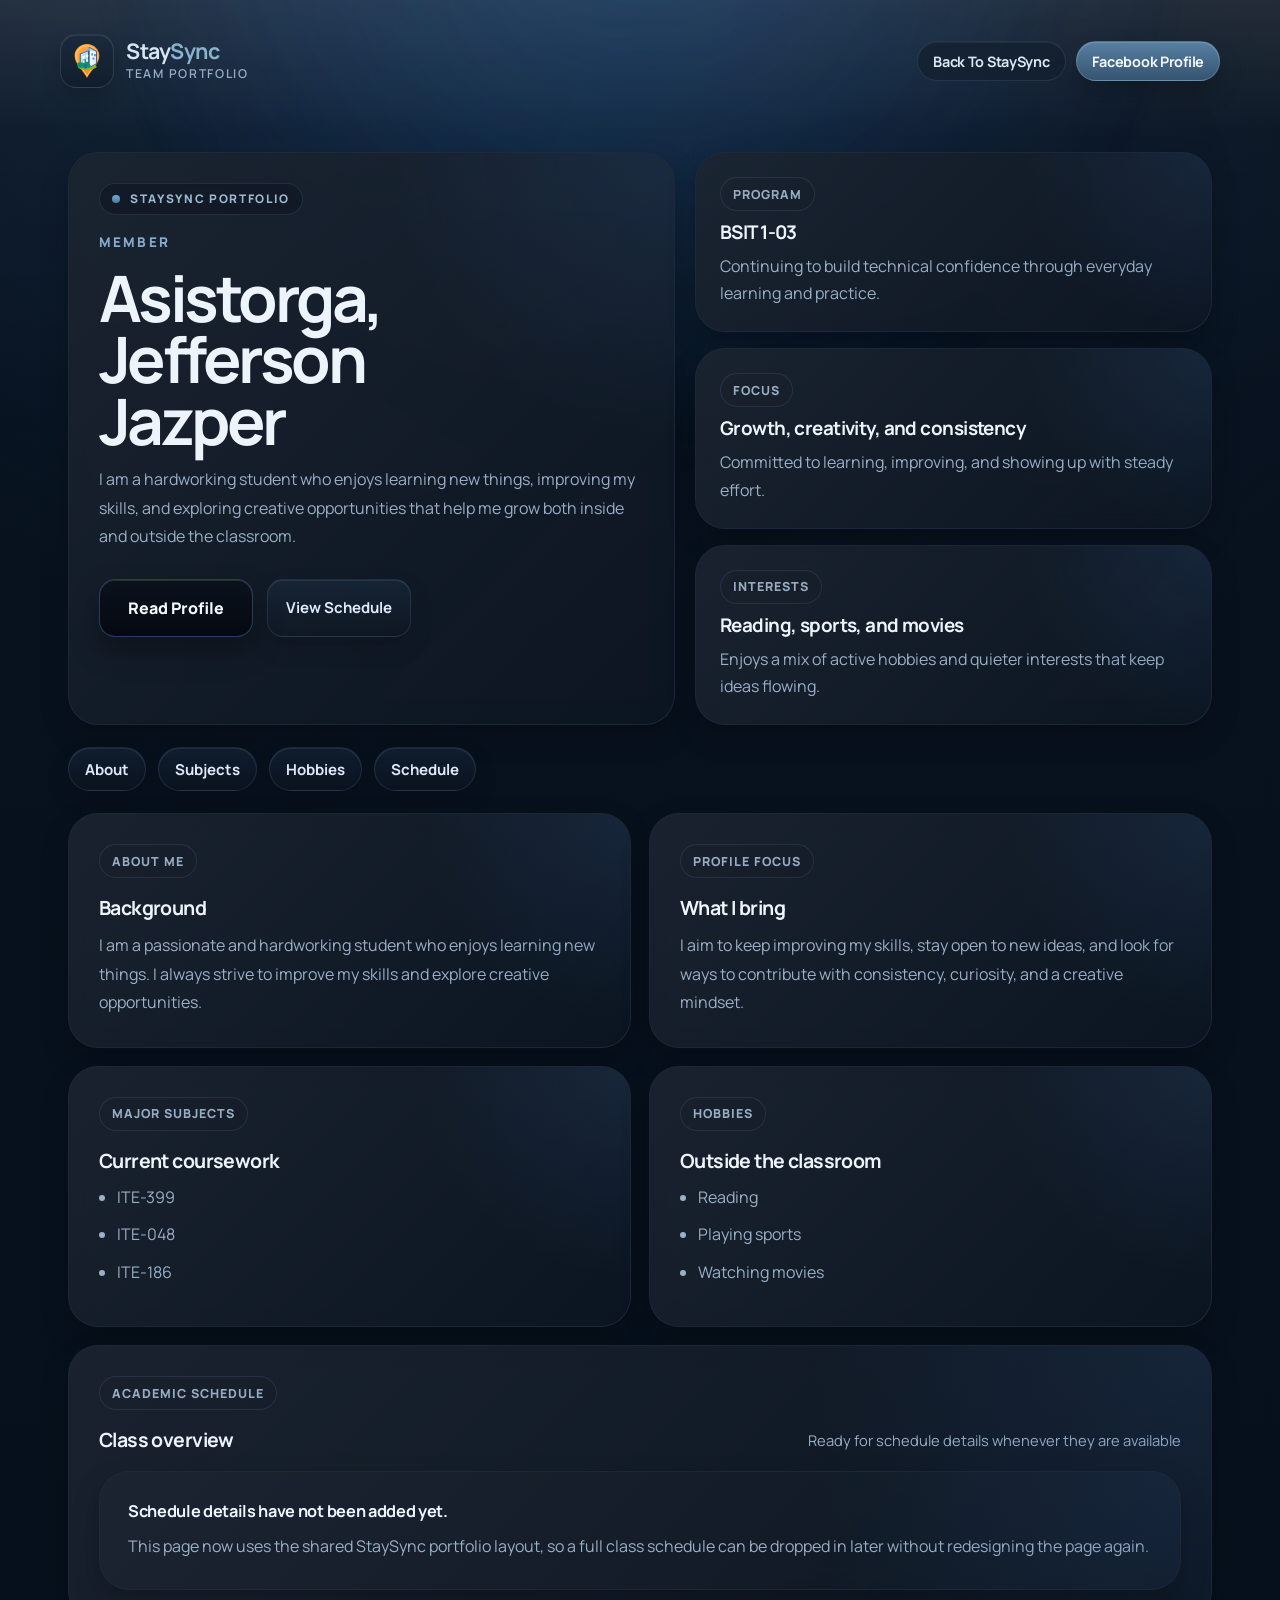
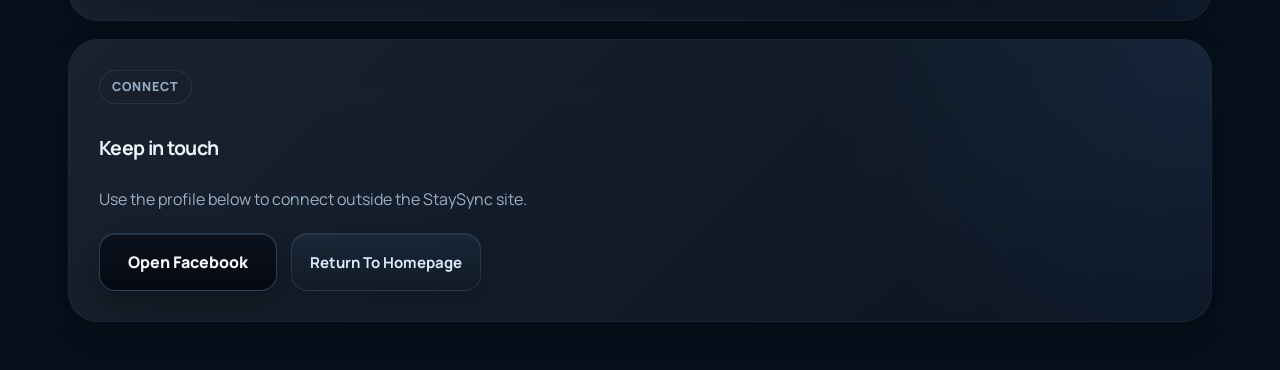
==== commit 193d725a: "Updated Portfolio design to match website" ====
--- a/developers/Asistorga.html
+++ b/developers/Asistorga.html
@@ -8,6 +8,7 @@
   <link rel="preconnect" href="https://fonts.gstatic.com" crossorigin />
   <link href="https://fonts.googleapis.com/css2?family=Manrope:wght@400;500;600;700;800&display=swap" rel="stylesheet" />
   <link rel="stylesheet" href="../style.css" />
+  <link rel="stylesheet" href="../theme-dark.css" />
   <link rel="stylesheet" href="portfolio.css" />
 </head>
 <body class="portfolio-page">
--- a/style.css
+++ b/style.css
@@ -1,19 +1,22 @@
 :root {
-  --bg: #e6e8cc;
-  --bg-deep: #dde1bd;
-  --surface: rgba(244, 245, 228, 0.92);
-  --surface-strong: #f7f7eb;
-  --surface-muted: #e4e8c9;
-  --border: rgba(37, 57, 42, 0.26);
-  --border-strong: rgba(28, 44, 33, 0.52);
-  --text: #182219;
-  --text-soft: #5f6857;
-  --accent: #bb8a2f;
-  --accent-soft: #d2b06a;
-  --action: #567dcb;
-  --action-strong: #3f63af;
-  --shadow: 0 24px 60px rgba(69, 79, 47, 0.14);
-  --shadow-soft: 0 12px 28px rgba(64, 72, 44, 0.1);
+  color-scheme: light;
+  --sticky-topbar-offset: 20px;
+  --topbar-anchor-offset: 144px;
+  --bg: #e8eef5;
+  --bg-deep: #dce5f0;
+  --surface: rgba(247, 250, 253, 0.92);
+  --surface-strong: #fbfdff;
+  --surface-muted: #e2eaf3;
+  --border: rgba(38, 57, 83, 0.18);
+  --border-strong: rgba(27, 44, 69, 0.38);
+  --text: #162334;
+  --text-soft: #5d6b80;
+  --accent: #3a6f93;
+  --accent-soft: #8caec5;
+  --action: #325f8b;
+  --action-strong: #274b6c;
+  --shadow: 0 18px 42px rgba(38, 56, 81, 0.11);
+  --shadow-soft: 0 10px 24px rgba(36, 52, 75, 0.08);
 }
 
 * {
@@ -22,84 +25,199 @@
 
 html {
   scroll-behavior: smooth;
+  scroll-padding-top: var(--topbar-anchor-offset);
+  overflow-x: clip;
+  background-color: var(--bg);
 }
 
 body {
   margin: 0;
   min-height: 100vh;
+  width: 100%;
+  position: relative;
+  overflow-x: clip;
   font-family: "Manrope", sans-serif;
   color: var(--text);
+  background-color: var(--bg);
   background:
-    radial-gradient(circle at top left, rgba(255, 248, 221, 0.9), transparent 28%),
-    radial-gradient(circle at right center, rgba(199, 205, 163, 0.32), transparent 30%),
-    linear-gradient(180deg, #eef0d9 0%, var(--bg) 100%);
+    radial-gradient(circle at 20% 0%, rgba(164, 195, 225, 0.18), transparent 30%),
+    radial-gradient(circle at 82% 10%, rgba(124, 159, 193, 0.12), transparent 22%),
+    linear-gradient(180deg, #f5f8fb 0%, var(--bg) 100%);
+  transition: background 280ms ease, color 280ms ease;
+}
+
+body.modal-open {
+  overflow: hidden;
 }
 
 body::before {
   content: "";
   position: fixed;
-  inset: 0;
+  inset: 0 0 auto;
+  height: 140px;
   pointer-events: none;
-  background:
-    repeating-linear-gradient(
-      180deg,
-      rgba(255, 255, 255, 0.12) 0,
-      rgba(255, 255, 255, 0.12) 1px,
-      rgba(0, 0, 0, 0) 2px,
-      rgba(0, 0, 0, 0) 4px
-    ),
-    linear-gradient(90deg, rgba(255, 255, 255, 0.08) 1px, transparent 1px);
-  background-size: auto, 56px 56px;
-  opacity: 0.45;
-  mask-image: linear-gradient(180deg, rgba(0, 0, 0, 0.42), transparent 90%);
+  background: linear-gradient(180deg, rgba(255, 255, 255, 0.34), rgba(255, 255, 255, 0));
+  opacity: 0.8;
+  mask-image: none;
+  z-index: 0;
+}
+
+body::after {
+  content: "";
+  position: fixed;
+  top: -12%;
+  left: -12%;
+  right: -12%;
+  height: 34rem;
+  pointer-events: none;
+  background: radial-gradient(circle at 50% 0%, rgba(95, 172, 244, 0.12), transparent 58%);
+  filter: blur(16px);
+  z-index: 0;
 }
 
 .page-shell {
+  position: relative;
+  z-index: 1;
   width: min(1160px, calc(100% - 40px));
   margin: 0 auto;
   padding: 28px 0 36px;
+  isolation: isolate;
+}
+
+.page-shell::before {
+  content: "";
+  position: absolute;
+  top: -140px;
+  left: calc(50% - 50vw - 2px);
+  right: calc(50% - 50vw - 2px);
+  height: calc(min(40rem, 52vw) + 140px);
+  pointer-events: none;
+  background: radial-gradient(circle at 50% 0%, rgba(111, 163, 217, 0.14), transparent 44%);
+  filter: blur(16px);
+  z-index: -1;
+}
+
+main {
+  position: relative;
+  isolation: isolate;
+}
+
+main::before,
+main::after {
+  content: "";
+  position: absolute;
+  left: calc(50% - 50vw - 2px);
+  right: calc(50% - 50vw - 2px);
+  pointer-events: none;
+}
+
+main::before {
+  top: calc(-1 * var(--sticky-topbar-offset) - 132px);
+  height: 32rem;
+  background: linear-gradient(180deg, rgba(255, 255, 255, 0.2), rgba(255, 255, 255, 0));
+  z-index: -2;
+}
+
+main::after {
+  top: calc(-1 * var(--sticky-topbar-offset) - 128px);
+  height: 38rem;
+  background: radial-gradient(circle at 50% 0%, rgba(117, 170, 221, 0.1), transparent 60%);
+  filter: blur(22px);
+  z-index: -1;
+}
+
+.topbar,
+.brand-mark,
+.topbar-chip,
+.topbar-chip-accent,
+.eyebrow,
+.download-button,
+.scroll-fade-ready [data-scroll-fade],
+.meta-card,
+.feature-card,
+.mockup-window,
+.mockup-bar span,
+.mockup-content,
+.mockup-sidebar,
+.sidebar-block,
+.sidebar-block.active,
+.mockup-panel,
+.panel-line,
+.stat-card,
+.activity-item,
+.preview-shell,
+.preview-dot,
+.preview-search,
+.preview-nav,
+.preview-nav-item,
+.overview-card,
+.preview-panel,
+.bar,
+.request-row,
+.preview-note,
+.preview-step,
+.compact-card,
+.closing-panel,
+.developer-card,
+.developer-role,
+.portfolio-link,
+.footer-button,
+.footer {
+  transition:
+    background 280ms ease,
+    background-color 280ms ease,
+    color 280ms ease,
+    border-color 280ms ease,
+    box-shadow 280ms ease;
+}
+
+.scroll-fade-ready [data-scroll-fade] {
+  opacity: 0.18;
+  transform: translate3d(0, 24px, 0);
+  transition:
+    opacity 520ms cubic-bezier(0.22, 1, 0.36, 1),
+    transform 520ms cubic-bezier(0.22, 1, 0.36, 1);
+  will-change: opacity, transform;
+}
+
+.scroll-fade-ready [data-scroll-fade="left"] {
+  transform: translate3d(-24px, 0, 0);
+}
+
+.scroll-fade-ready [data-scroll-fade="right"] {
+  transform: translate3d(24px, 0, 0);
+}
+
+.scroll-fade-ready [data-scroll-fade].is-visible {
+  opacity: 1;
+  transform: translate3d(0, 0, 0);
 }
 
 .topbar {
-  position: relative;
+  position: sticky;
+  top: var(--sticky-topbar-offset);
+  z-index: 1000;
   display: flex;
   align-items: center;
   justify-content: space-between;
   gap: 18px;
-  overflow: hidden;
-  padding: 18px 20px 18px 18px;
-  border: 1px solid rgba(34, 49, 31, 0.38);
-  border-radius: 30px;
-  background:
-    linear-gradient(180deg, rgba(250, 250, 239, 0.96), rgba(236, 239, 213, 0.92));
-  backdrop-filter: blur(14px);
-  box-shadow: var(--shadow-soft);
-  transition: transform 220ms ease, box-shadow 220ms ease, border-color 220ms ease;
-}
-
-.topbar::before {
-  content: "";
-  position: absolute;
-  inset: 0;
-  background:
-    radial-gradient(circle at top left, rgba(255, 250, 223, 0.95), transparent 32%),
-    linear-gradient(90deg, rgba(255, 255, 255, 0.18), transparent 55%);
-  pointer-events: none;
-}
-
-.topbar::after {
-  content: "";
-  position: absolute;
-  inset: 6px;
-  border: 1px solid rgba(255, 255, 255, 0.35);
-  border-radius: 24px;
-  pointer-events: none;
+  overflow: visible;
+  padding: 6px 0;
+  border: none;
+  border-radius: 0;
+  background: transparent;
+  backdrop-filter: none;
+  box-shadow: none;
+  transition: none;
+}
+
+section[id] {
+  scroll-margin-top: var(--topbar-anchor-offset);
 }
 
 .topbar:hover {
-  transform: translateY(-2px);
-  border-color: rgba(28, 44, 33, 0.52);
-  box-shadow: 0 20px 38px rgba(64, 72, 44, 0.16);
+  transform: none;
+  box-shadow: none;
 }
 
 .brand {
@@ -113,26 +231,26 @@
 .brand-mark {
   display: grid;
   place-items: center;
-  width: 58px;
-  height: 58px;
+  width: 54px;
+  height: 54px;
   flex: 0 0 auto;
   padding: 5px;
-  border-radius: 18px;
-  border: 1px solid rgba(111, 116, 90, 0.36);
-  background: linear-gradient(180deg, rgba(250, 249, 236, 0.98), rgba(240, 242, 220, 0.96));
-  color: #f6f7ec;
+  border-radius: 16px;
+  border: 1px solid rgba(84, 102, 127, 0.28);
+  background: linear-gradient(180deg, rgba(251, 253, 255, 0.98), rgba(238, 243, 249, 0.96));
+  color: #f7fbff;
   font-size: 1rem;
   font-weight: 800;
   box-shadow:
-    0 10px 18px rgba(120, 124, 79, 0.14),
+    0 8px 16px rgba(56, 74, 97, 0.1),
     inset 0 1px 0 rgba(255, 255, 255, 0.56);
   transition: transform 220ms ease, box-shadow 220ms ease, filter 220ms ease;
 }
 
 .brand:hover .brand-mark {
-  transform: translateY(-2px) rotate(-4deg) scale(1.04);
-  box-shadow: 0 16px 24px rgba(120, 124, 79, 0.18), inset 0 1px 0 rgba(255, 255, 255, 0.56);
-  filter: saturate(1.06);
+  transform: translateY(-1px) scale(1.02);
+  box-shadow: 0 12px 22px rgba(56, 74, 97, 0.12), inset 0 1px 0 rgba(255, 255, 255, 0.56);
+  filter: saturate(1.03);
 }
 
 .brand-mark svg {
@@ -161,11 +279,11 @@
 }
 
 .brand-stay {
-  color: #173d86;
+  color: #224e80;
 }
 
 .brand-sync {
-  color: #ff8a1f;
+  color: #3a6f93;
 }
 
 .brand-subtitle {
@@ -181,94 +299,121 @@
   z-index: 1;
   display: flex;
   flex-wrap: wrap;
+  align-items: center;
   justify-content: flex-end;
   gap: 10px;
   margin-left: auto;
 }
 
+.topbar-nav {
+  position: relative;
+  z-index: 1;
+  display: flex;
+  flex: 1 1 auto;
+  flex-wrap: wrap;
+  align-items: center;
+  justify-content: center;
+  gap: 6px;
+  margin: 0 22px;
+  min-width: 0;
+}
+
+.topbar-link {
+  display: inline-flex;
+  align-items: center;
+  min-height: 34px;
+  padding: 0 10px;
+  border-radius: 999px;
+  border: 1px solid transparent;
+  background: transparent;
+  color: var(--text-soft);
+  text-decoration: none;
+  font-size: 0.84rem;
+  font-weight: 600;
+  letter-spacing: -0.02em;
+  box-shadow: none;
+  transition: color 220ms ease, background 220ms ease, border-color 220ms ease;
+}
+
+.topbar-link:hover,
+.topbar-link:focus-visible {
+  transform: none;
+  border-color: rgba(31, 47, 72, 0.08);
+  background: rgba(251, 253, 255, 0.5);
+  color: var(--text);
+  box-shadow: none;
+}
+
+.topbar-link:focus-visible {
+  outline: 3px solid rgba(58, 111, 147, 0.16);
+  outline-offset: 3px;
+}
+
+#theme-toggle {
+  min-width: 118px;
+  justify-content: center;
+}
+
 .topbar-chip {
   display: inline-flex;
   align-items: center;
-  min-height: 42px;
-  padding: 0 16px;
+  min-height: 40px;
+  padding: 0 15px;
   border-radius: 999px;
-  border: 1px solid rgba(43, 58, 39, 0.22);
-  background: rgba(246, 247, 235, 0.72);
-  color: #334131;
+  border: 1px solid rgba(38, 57, 83, 0.18);
+  background: rgba(248, 251, 254, 0.72);
+  color: #2a3f59;
+  text-decoration: none;
   font-size: 0.9rem;
   font-weight: 700;
   letter-spacing: -0.02em;
-  box-shadow: inset 0 1px 0 rgba(255, 255, 255, 0.38);
+  box-shadow: inset 0 1px 0 rgba(255, 255, 255, 0.3);
   transition: transform 220ms ease, box-shadow 220ms ease, border-color 220ms ease, background 220ms ease;
 }
 
 .topbar-chip:hover {
-  transform: translateY(-2px);
-  border-color: rgba(34, 49, 31, 0.36);
-  box-shadow: 0 10px 18px rgba(96, 103, 61, 0.14);
-  background: rgba(249, 250, 240, 0.96);
+  transform: translateY(-1px);
+  border-color: rgba(31, 47, 72, 0.28);
+  box-shadow: 0 8px 16px rgba(54, 72, 96, 0.1);
+  background: rgba(251, 253, 255, 0.96);
 }
 
 .topbar-chip-accent {
-  border-color: rgba(72, 56, 16, 0.52);
-  background: linear-gradient(180deg, #ddb86f, #cb993d);
-  color: #1d1b14;
+  border-color: rgba(34, 60, 92, 0.44);
+  background: linear-gradient(180deg, #5d87aa, #376389);
+  color: #f4f8fc;
   box-shadow:
-    0 10px 18px rgba(157, 122, 46, 0.16),
+    0 12px 24px rgba(41, 63, 94, 0.16),
     inset 0 1px 0 rgba(255, 255, 255, 0.24);
 }
 
 .topbar-chip-accent:hover {
-  border-color: rgba(72, 56, 16, 0.62);
-  background: linear-gradient(180deg, #e4c279, #d3a043);
+  border-color: rgba(34, 60, 92, 0.56);
+  background: linear-gradient(180deg, #648db0, #3d698f);
   box-shadow:
-    0 12px 22px rgba(157, 122, 46, 0.22),
+    0 14px 26px rgba(41, 63, 94, 0.2),
     inset 0 1px 0 rgba(255, 255, 255, 0.24);
 }
 
-.hero {
-  display: grid;
-  grid-template-columns: minmax(0, 1.02fr) minmax(320px, 0.98fr);
-  gap: 54px;
-  align-items: center;
-  padding: 72px 8px 48px;
-}
-
-.hero-copy h1 {
-  margin: 14px 0 18px;
-  font-size: clamp(2.9rem, 5vw, 4.8rem);
-  line-height: 0.96;
-  letter-spacing: -0.055em;
-  max-width: 10ch;
-}
-
-.hero-copy p {
-  margin: 0;
-  max-width: 600px;
-  font-size: 1.08rem;
-  line-height: 1.8;
-  color: var(--text-soft);
-}
-
 .eyebrow {
+  position: relative;
   display: inline-flex;
   align-items: center;
-  gap: 8px;
-  padding: 9px 14px;
+  gap: 10px;
+  width: fit-content;
+  min-height: 32px;
+  padding: 0 12px;
+  border: 1px solid rgba(58, 111, 147, 0.12);
   border-radius: 999px;
-  border: 1px solid rgba(47, 58, 37, 0.4);
-  background: linear-gradient(180deg, #d6b065, #c69439);
-  color: #1a1d14;
-  font-size: 0.92rem;
-  font-weight: 700;
-  box-shadow: inset 0 1px 0 rgba(255, 255, 255, 0.24);
-  transition: transform 220ms ease, box-shadow 220ms ease, filter 220ms ease;
-}
-
-.eyebrow:hover {
-  transform: translateY(-2px);
-  box-shadow: 0 10px 18px rgba(157, 122, 46, 0.18), inset 0 1px 0 rgba(255, 255, 255, 0.24);
-  filter: brightness(1.03);
+  background: rgba(243, 248, 252, 0.74);
+  color: var(--accent);
+  font-size: 0.74rem;
+  font-weight: 800;
+  line-height: 1;
+  letter-spacing: 0.14em;
+  text-transform: uppercase;
+  box-shadow: none;
+  backdrop-filter: blur(6px);
 }
 
 .eyebrow::before {
@@ -276,15 +421,135 @@
   width: 8px;
   height: 8px;
   border-radius: 999px;
-  background: rgba(24, 34, 25, 0.78);
+  background: linear-gradient(180deg, #78acd7, #436d94);
+  box-shadow: none;
+}
+
+.eyebrow:hover {
+  transform: none;
+  border-color: rgba(58, 111, 147, 0.22);
+  box-shadow: none;
+}
+
+.hero {
+  position: relative;
+  display: flex;
+  flex-direction: column;
+  align-items: center;
+  width: 100%;
+  gap: 24px;
+  overflow: visible;
+  padding: 96px 8px 44px;
+  text-align: center;
+  isolation: isolate;
+}
+
+.hero::before {
+  content: "";
+  position: absolute;
+  top: calc(-1 * var(--sticky-topbar-offset) - 88px);
+  bottom: 30%;
+  left: calc(50% - 50vw - 2px);
+  right: calc(50% - 50vw - 2px);
+  background: radial-gradient(circle at 50% 0%, rgba(70, 154, 234, 0.22), rgba(70, 154, 234, 0));
+  filter: blur(22px);
+  z-index: -2;
+}
+
+.hero::after {
+  content: "";
+  position: absolute;
+  top: calc(-1 * var(--sticky-topbar-offset) - 56px);
+  bottom: 14%;
+  left: calc(50% - 50vw - 2px);
+  right: calc(50% - 50vw - 2px);
+  background: linear-gradient(135deg, rgba(27, 87, 206, 0.22), rgba(25, 72, 172, 0.08) 48%, rgba(0, 0, 0, 0) 78%);
+  filter: blur(22px);
+  transform: none;
+  z-index: -1;
+}
+
+.hero-copy {
+  position: relative;
+  z-index: 2;
+  max-width: 820px;
+}
+
+.hero-copy h1 {
+  margin: 16px auto 18px;
+  font-size: clamp(3rem, 7vw, 5.35rem);
+  line-height: 0.94;
+  letter-spacing: -0.07em;
+  max-width: 14ch;
+}
+
+.hero-title-line {
+  display: block;
+  white-space: nowrap;
+}
+
+.hero-copy p {
+  margin: 0 auto;
+  max-width: 640px;
+  font-size: 1.08rem;
+  line-height: 1.72;
+  color: var(--text-soft);
+}
+
+.hero .eyebrow {
+  position: relative;
+  display: inline-flex;
+  align-items: center;
+  gap: 10px;
+  min-height: 42px;
+  padding: 8px 15px;
+  border: 1px solid rgba(110, 158, 209, 0.28);
+  border-radius: 999px;
+  background:
+    linear-gradient(180deg, rgba(16, 34, 58, 0.78), rgba(10, 22, 40, 0.88));
+  color: #f3f9ff;
+  font-size: 0.95rem;
+  font-weight: 800;
+  line-height: 1;
+  box-shadow:
+    0 12px 28px rgba(26, 52, 92, 0.16),
+    inset 0 1px 0 rgba(255, 255, 255, 0.14);
+  backdrop-filter: blur(10px);
+}
+
+.hero .eyebrow::before {
+  width: 9px;
+  height: 9px;
+  background: linear-gradient(180deg, #9fd9ff, #49a3ff);
+  box-shadow: 0 0 0 3px rgba(91, 169, 238, 0.14);
+}
+
+.hero .eyebrow:hover {
+  transform: translateY(-1px);
+  box-shadow:
+    0 14px 30px rgba(26, 52, 92, 0.18),
+    inset 0 1px 0 rgba(255, 255, 255, 0.18);
+}
+
+.hero-badge {
+  letter-spacing: 0.01em;
+}
+
+.hero-badge::after {
+  content: "";
+  position: absolute;
+  inset: 1px;
+  border-radius: inherit;
+  background: linear-gradient(180deg, rgba(255, 255, 255, 0.1), rgba(255, 255, 255, 0) 44%);
+  pointer-events: none;
 }
 
 .hero-actions {
   display: flex;
-  flex-wrap: wrap;
-  align-items: center;
-  gap: 16px 18px;
-  margin-top: 34px;
+  flex-direction: column;
+  align-items: center;
+  gap: 14px;
+  margin-top: 30px;
 }
 
 .download-button {
@@ -292,19 +557,20 @@
   display: inline-flex;
   align-items: center;
   justify-content: center;
-  min-height: 56px;
+  min-height: 58px;
   overflow: hidden;
   padding: 0 28px;
-  border-radius: 18px;
-  border: 1px solid rgba(72, 56, 16, 0.54);
-  background: linear-gradient(180deg, #e2bc72, #cb983d 62%, #bb8427);
-  color: #1f1a12;
+  border-radius: 16px;
+  border: 1px solid rgba(17, 31, 49, 0.74);
+  background:
+    linear-gradient(180deg, rgba(17, 24, 36, 0.98), rgba(11, 16, 26, 0.98));
+  color: #f4f8fc;
   font-size: 1rem;
   font-weight: 800;
   text-decoration: none;
   box-shadow:
-    0 12px 24px rgba(157, 122, 46, 0.2),
-    inset 0 1px 0 rgba(255, 247, 220, 0.42);
+    0 14px 30px rgba(3, 9, 20, 0.24),
+    inset 0 1px 0 rgba(255, 255, 255, 0.12);
   transition: transform 180ms ease, box-shadow 180ms ease, filter 180ms ease;
 }
 
@@ -312,26 +578,744 @@
 .download-button:focus-visible {
   transform: translateY(-2px);
   box-shadow:
-    0 16px 32px rgba(157, 122, 46, 0.28),
-    inset 0 1px 0 rgba(255, 247, 220, 0.5);
-  filter: brightness(1.02);
+    0 18px 34px rgba(3, 9, 20, 0.28),
+    inset 0 1px 0 rgba(255, 255, 255, 0.16);
+  filter: brightness(1.05);
 }
 
 .download-button:focus-visible {
-  outline: 3px solid rgba(203, 152, 61, 0.22);
+  outline: 3px solid rgba(58, 111, 147, 0.22);
   outline-offset: 4px;
 }
 
+.download-modal {
+  position: fixed;
+  inset: 0;
+  z-index: 1600;
+  display: grid;
+  place-items: center;
+  padding: 24px;
+  opacity: 0;
+  visibility: hidden;
+  pointer-events: none;
+  transition: opacity 220ms ease, visibility 220ms ease;
+}
+
+.download-modal.is-open {
+  opacity: 1;
+  visibility: visible;
+  pointer-events: auto;
+}
+
+.download-modal-backdrop {
+  position: absolute;
+  inset: 0;
+  background: rgba(6, 12, 22, 0.58);
+  backdrop-filter: blur(14px);
+}
+
+.download-modal-dialog {
+  position: relative;
+  width: min(100%, 560px);
+  padding: 28px;
+  border: 1px solid rgba(74, 109, 150, 0.18);
+  border-radius: 28px;
+  background:
+    linear-gradient(180deg, rgba(255, 255, 255, 0.86), rgba(240, 245, 251, 0.94)),
+    var(--surface);
+  box-shadow:
+    0 30px 70px rgba(16, 27, 45, 0.24),
+    inset 0 1px 0 rgba(255, 255, 255, 0.52);
+  transform: translateY(16px) scale(0.98);
+  transition: transform 220ms ease;
+}
+
+.download-modal.is-open .download-modal-dialog {
+  transform: translateY(0) scale(1);
+}
+
+.download-modal-close {
+  position: absolute;
+  top: 16px;
+  right: 16px;
+  display: inline-flex;
+  align-items: center;
+  justify-content: center;
+  width: 42px;
+  height: 42px;
+  border: 1px solid rgba(61, 91, 126, 0.16);
+  border-radius: 999px;
+  background: rgba(247, 250, 254, 0.84);
+  color: #2b435f;
+  font-size: 1.5rem;
+  line-height: 1;
+  cursor: pointer;
+  box-shadow: inset 0 1px 0 rgba(255, 255, 255, 0.46);
+}
+
+.download-modal-content {
+  display: grid;
+  gap: 18px;
+}
+
+.download-modal-eyebrow {
+  width: fit-content;
+}
+
+.download-modal-content h2 {
+  margin: 0;
+  max-width: 12ch;
+  font-size: clamp(2rem, 4vw, 2.7rem);
+  line-height: 0.98;
+  letter-spacing: -0.05em;
+}
+
+.download-modal-content p {
+  margin: 0;
+  max-width: 48ch;
+  color: var(--text-soft);
+  font-size: 1rem;
+  line-height: 1.65;
+}
+
+.download-modal-steps {
+  display: grid;
+  gap: 6px;
+  margin: 0;
+  padding: 0;
+  list-style: none;
+  counter-reset: install-step;
+}
+
+.download-modal-steps li {
+  position: relative;
+  min-height: 56px;
+  padding: 14px 16px 14px 62px;
+  border: 1px solid rgba(70, 102, 140, 0.12);
+  border-radius: 18px;
+  background: rgba(247, 250, 254, 0.58);
+  color: var(--text);
+  line-height: 1.6;
+}
+
+.download-modal-steps li::before {
+  counter-increment: install-step;
+  content: counter(install-step, decimal-leading-zero);
+  position: absolute;
+  top: 14px;
+  left: 14px;
+  display: inline-flex;
+  align-items: center;
+  justify-content: center;
+  width: 34px;
+  height: 34px;
+  border-radius: 12px;
+  background: rgba(53, 92, 136, 0.12);
+  color: #2f537d;
+  font-size: 0.76rem;
+  font-weight: 800;
+  letter-spacing: 0.06em;
+}
+
+.download-modal-actions {
+  display: flex;
+  flex-wrap: wrap;
+  gap: 12px;
+  justify-content: flex-start;
+}
+
+.download-modal-primary {
+  flex: 1 1 220px;
+  min-width: 0;
+}
+
+.download-modal-secondary {
+  flex: 1 1 220px;
+  min-width: 0;
+  border-color: rgba(61, 91, 126, 0.22);
+  background:
+    linear-gradient(180deg, rgba(255, 255, 255, 0.94), rgba(235, 242, 249, 0.94)),
+    var(--surface);
+  color: #24415e;
+  box-shadow:
+    0 16px 30px rgba(16, 27, 45, 0.12),
+    inset 0 1px 0 rgba(255, 255, 255, 0.78);
+}
+
+.download-modal-note {
+  font-size: 0.9rem;
+}
+
+/* Loading and success states inside the download modal */
+.download-modal-loading,
+.download-modal-success {
+  animation: download-modal-section-in 260ms ease;
+}
+
+.download-loader,
+.download-modal-success-badge {
+  display: grid;
+  place-items: center;
+  border: 1px solid rgba(70, 102, 140, 0.12);
+  border-radius: 24px;
+  background: rgba(247, 250, 254, 0.62);
+}
+
+.download-loader {
+  gap: 16px;
+  padding: 26px 20px;
+}
+
+.download-loader-spinner {
+  width: 54px;
+  height: 54px;
+  border: 4px solid rgba(66, 105, 145, 0.14);
+  border-top-color: #2f5f93;
+  border-radius: 50%;
+  animation: download-loader-spin 900ms linear infinite;
+}
+
+.download-loader-track {
+  width: min(100%, 280px);
+  height: 12px;
+  padding: 2px;
+  border-radius: 999px;
+  background: rgba(60, 95, 135, 0.1);
+  overflow: hidden;
+}
+
+.download-loader-fill {
+  display: block;
+  width: 42%;
+  height: 100%;
+  border-radius: inherit;
+  background: linear-gradient(90deg, #315f94, #84b0d8);
+  animation: download-loader-progress 1.35s ease-in-out infinite;
+}
+
+.download-modal-success-badge {
+  position: relative;
+  width: 88px;
+  height: 88px;
+  background:
+    radial-gradient(circle at 30% 30%, rgba(120, 182, 136, 0.32), transparent 55%),
+    rgba(244, 250, 245, 0.96);
+}
+
+.download-modal-success-badge::before,
+.download-modal-success-badge::after {
+  content: "";
+  position: absolute;
+  background: #2f8c57;
+  border-radius: 999px;
+  transform-origin: left center;
+}
+
+.download-modal-success-badge::before {
+  width: 18px;
+  height: 6px;
+  top: 47px;
+  left: 24px;
+  transform: rotate(42deg);
+}
+
+.download-modal-success-badge::after {
+  width: 34px;
+  height: 6px;
+  top: 44px;
+  left: 36px;
+  transform: rotate(-48deg);
+}
+
+@keyframes download-modal-section-in {
+  from {
+    opacity: 0;
+    transform: translateY(10px);
+  }
+
+  to {
+    opacity: 1;
+    transform: translateY(0);
+  }
+}
+
+@keyframes download-loader-spin {
+  to {
+    transform: rotate(360deg);
+  }
+}
+
+@keyframes download-loader-progress {
+  0% {
+    transform: translateX(-110%);
+  }
+
+  55% {
+    transform: translateX(120%);
+  }
+
+  100% {
+    transform: translateX(250%);
+  }
+}
+
 .button-note {
+  display: block;
+  max-width: 520px;
   font-size: 0.95rem;
+  line-height: 1.6;
   color: var(--text-soft);
 }
 
+.hero-visual {
+  position: relative;
+  z-index: 2;
+  width: min(100%, 980px);
+  margin-top: 18px;
+}
+
+.hero-visual::before {
+  content: "";
+  position: absolute;
+  inset: 12% 10% -12%;
+  border-radius: 50%;
+  background: radial-gradient(circle, rgba(20, 119, 255, 0.28), rgba(20, 119, 255, 0));
+  filter: blur(36px);
+  z-index: -1;
+}
+
+.showcase-shell {
+  position: relative;
+  overflow: hidden;
+  padding: 20px;
+  border: 1px solid rgba(33, 55, 86, 0.6);
+  border-radius: 34px;
+  background:
+    linear-gradient(180deg, rgba(10, 18, 30, 0.96), rgba(5, 9, 17, 0.98));
+  box-shadow:
+    0 36px 80px rgba(2, 7, 20, 0.4),
+    inset 0 1px 0 rgba(255, 255, 255, 0.06);
+}
+
+.showcase-shell::before {
+  content: "";
+  position: absolute;
+  inset: 0;
+  background:
+    radial-gradient(circle at 18% 24%, rgba(46, 142, 255, 0.16), transparent 24%),
+    linear-gradient(145deg, rgba(20, 54, 104, 0.22), rgba(0, 0, 0, 0) 56%);
+  pointer-events: none;
+}
+
+.showcase-toolbar {
+  display: flex;
+  gap: 8px;
+  padding: 0 0 16px;
+}
+
+.showcase-toolbar span {
+  width: 10px;
+  height: 10px;
+  border-radius: 50%;
+  border: 1px solid rgba(119, 149, 186, 0.18);
+  background: rgba(85, 112, 148, 0.5);
+}
+
+.showcase-blank {
+  min-height: 560px;
+  border: 1px solid rgba(52, 81, 119, 0.42);
+  border-radius: 28px;
+  background: linear-gradient(180deg, rgba(11, 18, 29, 0.84), rgba(8, 14, 24, 0.88));
+  box-shadow:
+    inset 0 1px 0 rgba(255, 255, 255, 0.03),
+    inset 0 0 0 1px rgba(255, 255, 255, 0.01);
+}
+
+.showcase-body {
+  display: grid;
+  grid-template-columns: minmax(0, 1.35fr) minmax(260px, 0.8fr);
+  gap: 20px;
+  align-items: stretch;
+}
+
+.showcase-media-panel,
+.showcase-form-card {
+  position: relative;
+  min-width: 0;
+  border: 1px solid rgba(52, 81, 119, 0.42);
+  border-radius: 24px;
+  background: linear-gradient(180deg, rgba(11, 18, 29, 0.96), rgba(10, 17, 27, 0.92));
+  box-shadow:
+    inset 0 1px 0 rgba(255, 255, 255, 0.03),
+    0 18px 34px rgba(3, 9, 20, 0.16);
+}
+
+.showcase-media-panel {
+  padding: 16px;
+}
+
+.showcase-media {
+  display: flex;
+  flex-direction: column;
+  gap: 16px;
+  padding: 18px;
+  min-height: 340px;
+  border-radius: 20px;
+  border: 1px solid rgba(62, 92, 132, 0.28);
+  background:
+    linear-gradient(180deg, rgba(9, 15, 24, 0.92), rgba(11, 18, 28, 0.94)),
+    radial-gradient(circle at 18% 14%, rgba(68, 118, 184, 0.16), transparent 24%);
+  box-shadow:
+    inset 0 0 0 1px rgba(255, 255, 255, 0.015),
+    inset 0 -24px 60px rgba(0, 0, 0, 0.16);
+}
+
+.showcase-window-head,
+.showcase-list-head,
+.showcase-row,
+.showcase-detail-copy {
+  display: flex;
+  align-items: center;
+  justify-content: space-between;
+  gap: 12px;
+}
+
+.showcase-window-head {
+  align-items: flex-start;
+  margin-bottom: 2px;
+}
+
+.showcase-window-label,
+.showcase-list-head span,
+.showcase-stat-card span,
+.showcase-detail-copy span,
+.showcase-row-copy span,
+.showcase-window-meta {
+  color: rgba(173, 196, 222, 0.8);
+}
+
+.showcase-window-label {
+  display: block;
+  font-size: 0.72rem;
+  font-weight: 800;
+  letter-spacing: 0.14em;
+  text-transform: uppercase;
+}
+
+.showcase-window-title {
+  display: block;
+  margin-top: 8px;
+  color: #f3f8fd;
+  font-size: 1.08rem;
+  line-height: 1.15;
+  letter-spacing: -0.03em;
+}
+
+.showcase-window-meta {
+  flex-shrink: 0;
+  padding: 7px 11px;
+  border: 1px solid rgba(72, 103, 144, 0.26);
+  border-radius: 999px;
+  background: rgba(15, 24, 37, 0.56);
+  font-size: 0.74rem;
+  font-weight: 700;
+}
+
+.showcase-summary-grid {
+  display: grid;
+  grid-template-columns: repeat(3, minmax(0, 1fr));
+  gap: 10px;
+}
+
+.showcase-stat-card,
+.showcase-list-card {
+  position: relative;
+  overflow: hidden;
+  border: 1px solid rgba(67, 98, 140, 0.2);
+  border-radius: 16px;
+  background: rgba(12, 20, 31, 0.74);
+  box-shadow: inset 0 1px 0 rgba(255, 255, 255, 0.03);
+}
+
+.showcase-stat-card {
+  min-height: 82px;
+  padding: 13px 14px;
+}
+
+.showcase-stat-card span,
+.showcase-detail-copy span,
+.showcase-row-copy span {
+  font-size: 0.74rem;
+  font-weight: 700;
+  letter-spacing: 0.04em;
+}
+
+.showcase-stat-card strong {
+  position: relative;
+  z-index: 1;
+  display: block;
+  margin-top: 16px;
+  color: #f2f8ff;
+  font-size: 1rem;
+  letter-spacing: -0.025em;
+}
+
+.showcase-stat-glow {
+  position: absolute;
+  right: -10px;
+  bottom: -16px;
+  width: 72px;
+  height: 72px;
+  border-radius: 50%;
+  opacity: 0.5;
+  filter: blur(8px);
+}
+
+.showcase-stat-glow.cool {
+  background: radial-gradient(circle, rgba(78, 154, 223, 0.34), rgba(78, 154, 223, 0));
+}
+
+.showcase-stat-glow.accent {
+  background: radial-gradient(circle, rgba(69, 112, 191, 0.36), rgba(69, 112, 191, 0));
+}
+
+.showcase-stat-glow.warning {
+  background: radial-gradient(circle, rgba(181, 131, 69, 0.34), rgba(181, 131, 69, 0));
+}
+
+.showcase-stat-glow.success {
+  background: radial-gradient(circle, rgba(74, 180, 159, 0.3), rgba(74, 180, 159, 0));
+}
+
+.showcase-list-card {
+  flex: 1;
+  padding: 14px;
+}
+
+.showcase-list-head {
+  margin-bottom: 10px;
+}
+
+.showcase-list-head strong,
+.showcase-row-copy strong,
+.showcase-detail-copy strong {
+  color: #edf6ff;
+}
+
+.showcase-list-head strong {
+  font-size: 0.92rem;
+}
+
+.showcase-list-head span,
+.showcase-window-meta {
+  font-size: 0.76rem;
+  font-weight: 700;
+}
+
+.showcase-list {
+  display: grid;
+  gap: 8px;
+}
+
+.showcase-row {
+  padding: 12px 13px;
+  border: 1px solid rgba(67, 98, 140, 0.14);
+  border-radius: 16px;
+  background: rgba(13, 22, 34, 0.5);
+}
+
+.showcase-row-copy {
+  min-width: 0;
+}
+
+.showcase-row-copy strong,
+.showcase-row-copy span {
+  display: block;
+}
+
+.showcase-row-copy strong {
+  font-size: 0.9rem;
+}
+
+.showcase-row-copy span {
+  margin-top: 4px;
+  line-height: 1.4;
+}
+
+.showcase-row-status {
+  flex-shrink: 0;
+  padding: 6px 10px;
+  border-radius: 999px;
+  font-size: 0.72rem;
+  font-weight: 800;
+  line-height: 1;
+}
+
+.showcase-row-status.accent {
+  background: rgba(56, 95, 154, 0.14);
+  color: #a7ccff;
+}
+
+.showcase-row-status.success {
+  background: rgba(47, 133, 110, 0.13);
+  color: #95e1c6;
+}
+
+.showcase-row-status.warning {
+  background: rgba(156, 111, 51, 0.14);
+  color: #ffd59f;
+}
+
+.showcase-media::before {
+  content: "";
+  position: absolute;
+  inset: 0;
+  border-radius: inherit;
+  background:
+    linear-gradient(90deg, rgba(255, 255, 255, 0.018) 1px, transparent 1px),
+    linear-gradient(180deg, rgba(255, 255, 255, 0.018) 1px, transparent 1px);
+  background-size: 48px 48px;
+  opacity: 0.34;
+  pointer-events: none;
+}
+
+.showcase-shortcuts {
+  display: flex;
+  flex-wrap: wrap;
+  gap: 8px;
+  margin-top: 12px;
+}
+
+.showcase-shortcut {
+  display: inline-flex;
+  align-items: center;
+  justify-content: center;
+  min-height: 40px;
+  padding: 0 15px;
+  border-radius: 12px;
+  border: 1px solid rgba(45, 71, 107, 0.28);
+  background: rgba(13, 20, 31, 0.58);
+  color: rgba(214, 231, 248, 0.84);
+  font-size: 0.88rem;
+  font-weight: 700;
+  cursor: pointer;
+  transition: transform 180ms ease, border-color 180ms ease, background 180ms ease, color 180ms ease, box-shadow 180ms ease;
+}
+
+.showcase-shortcut:hover,
+.showcase-shortcut:focus-visible,
+.showcase-shortcut.is-active {
+  border-color: rgba(95, 146, 209, 0.38);
+  background: rgba(27, 53, 90, 0.88);
+  color: #f3f8ff;
+  box-shadow:
+    0 10px 18px rgba(7, 18, 34, 0.14),
+    inset 0 1px 0 rgba(255, 255, 255, 0.05);
+}
+
+.showcase-shortcut:hover,
+.showcase-shortcut.is-active {
+  transform: translateY(-1px);
+}
+
+.showcase-shortcut:focus-visible {
+  outline: 3px solid rgba(90, 140, 203, 0.18);
+  outline-offset: 4px;
+}
+
+.showcase-form-card {
+  display: flex;
+  flex-direction: column;
+  justify-content: center;
+  gap: 16px;
+  padding: 28px 26px;
+  text-align: left;
+}
+
+.showcase-kicker {
+  color: #7db7f1;
+  font-size: 0.76rem;
+  font-weight: 800;
+  letter-spacing: 0.14em;
+  text-transform: uppercase;
+}
+
+.showcase-form-card strong {
+  color: #f2f8ff;
+  font-size: 1.3rem;
+  line-height: 1.08;
+  letter-spacing: -0.04em;
+}
+
+.showcase-detail-list {
+  display: grid;
+  gap: 14px;
+}
+
+.showcase-detail-item {
+  display: grid;
+  gap: 7px;
+}
+
+.showcase-detail-copy strong {
+  font-size: 0.9rem;
+}
+
+.showcase-detail-bar {
+  position: relative;
+  height: 8px;
+  overflow: hidden;
+  border-radius: 999px;
+  background: rgba(24, 38, 57, 0.7);
+}
+
+.showcase-detail-bar i {
+  display: block;
+  height: 100%;
+  border-radius: inherit;
+  background: linear-gradient(90deg, #5a8dcb, #8bc7ff);
+  box-shadow: 0 0 10px rgba(98, 161, 231, 0.18);
+}
+
+.showcase-link {
+  display: inline-flex;
+  align-items: center;
+  justify-content: center;
+  width: fit-content;
+  min-height: 44px;
+  margin-top: 4px;
+  padding: 0 16px;
+  border-radius: 12px;
+  border: 1px solid rgba(67, 112, 166, 0.42);
+  background: linear-gradient(180deg, rgba(23, 48, 84, 0.92), rgba(18, 38, 67, 0.92));
+  color: #eef6ff;
+  font-size: 0.9rem;
+  font-weight: 700;
+  text-decoration: none;
+  box-shadow:
+    0 12px 22px rgba(7, 17, 34, 0.14),
+    inset 0 1px 0 rgba(255, 255, 255, 0.05);
+}
+
+.showcase-link:hover,
+.showcase-link:focus-visible {
+  filter: brightness(1.08);
+  transform: translateY(-1px);
+}
+
+.showcase-helper {
+  margin: 0;
+  color: rgba(163, 186, 212, 0.68);
+  font-size: 0.88rem;
+  line-height: 1.6;
+}
+
 .meta-grid {
   display: grid;
   grid-template-columns: repeat(2, minmax(0, 1fr));
-  gap: 18px;
-  margin-top: 36px;
+  gap: 20px;
+  width: min(100%, 840px);
+  margin-top: 12px;
 }
 
 .meta-card,
@@ -339,29 +1323,53 @@
   position: relative;
   overflow: hidden;
   border: 1px solid var(--border);
-  border-radius: 26px;
+  border-radius: 24px;
   background: var(--surface);
-  backdrop-filter: blur(10px);
+  backdrop-filter: blur(6px);
   box-shadow: var(--shadow-soft);
   transition: transform 240ms ease, box-shadow 240ms ease, border-color 240ms ease, background 240ms ease;
 }
 
 .meta-card {
+  display: flex;
+  flex-direction: column;
+  align-items: stretch;
+  min-height: 214px;
   padding: 22px;
-}
-
-.meta-card::before,
+  border-radius: 24px;
+  text-align: left;
+  background: linear-gradient(180deg, rgba(250, 252, 255, 0.96), rgba(239, 245, 251, 0.92));
+  backdrop-filter: blur(8px);
+}
+
+.meta-card-head,
+.feature-card-head,
+.feature-card-foot,
+.meta-card-foot {
+  display: flex;
+  align-items: center;
+  justify-content: space-between;
+  gap: 12px;
+}
+
+.meta-card-head {
+  margin-bottom: 20px;
+  justify-content: space-between;
+  align-items: center;
+}
+
 .feature-card::before {
+  content: none;
+}
+
+.meta-card::before {
   content: "";
   position: absolute;
-  inset: auto 18px 0;
-  height: 3px;
-  border-radius: 999px;
-  background: linear-gradient(90deg, var(--accent), rgba(210, 176, 106, 0));
-  transform: scaleX(0.28);
-  transform-origin: left center;
-  opacity: 0.78;
-  transition: transform 260ms ease, opacity 260ms ease;
+  inset: 0;
+  border-radius: inherit;
+  background: radial-gradient(circle at top right, rgba(124, 169, 220, 0.16), transparent 34%);
+  opacity: 0.7;
+  pointer-events: none;
 }
 
 .meta-card::after,
@@ -370,301 +1378,178 @@
   position: absolute;
   inset: 0;
   border-radius: inherit;
-  box-shadow: inset 0 1px 0 rgba(255, 255, 255, 0.34);
+  box-shadow: inset 0 1px 0 rgba(255, 255, 255, 0.28);
   pointer-events: none;
 }
 
 .meta-label {
-  display: block;
-  color: #6b7151;
-  font-size: 0.88rem;
+  display: inline-flex;
+  align-items: center;
+  min-height: 34px;
+  padding: 0 12px;
+  border: 1px solid rgba(78, 112, 152, 0.18);
+  border-radius: 999px;
+  background: rgba(255, 255, 255, 0.28);
+  color: #708196;
+  font-size: 0.76rem;
   font-weight: 700;
   text-transform: uppercase;
+  letter-spacing: 0.12em;
+}
+
+.meta-icon,
+.feature-icon {
+  display: inline-flex;
+  align-items: center;
+  justify-content: center;
+  min-width: 44px;
+  height: 44px;
+  padding: 0 10px;
+  border: 1px solid rgba(60, 98, 141, 0.2);
+  border-radius: 12px;
+  background: linear-gradient(180deg, rgba(245, 249, 253, 0.96), rgba(234, 241, 248, 0.96));
+  color: var(--action);
+  font-size: 0.82rem;
+  font-weight: 800;
+  letter-spacing: 0.08em;
+  box-shadow: inset 0 1px 0 rgba(255, 255, 255, 0.56);
 }
 
 .meta-card strong {
   display: block;
-  margin-top: 10px;
-  font-size: 1.08rem;
-  letter-spacing: -0.03em;
+  margin-top: 0;
+  max-width: none;
+  font-size: 1.36rem;
+  line-height: 1.18;
+  letter-spacing: -0.045em;
   transition: transform 240ms ease, color 240ms ease;
 }
 
 .meta-card p {
-  margin-top: 8px;
-  font-size: 0.95rem;
-  line-height: 1.6;
+  max-width: none;
+  margin-top: 12px;
+  font-size: 0.96rem;
+  line-height: 1.65;
   transition: transform 240ms ease, color 240ms ease;
 }
 
+.meta-card-foot {
+  margin-top: auto;
+  padding: 16px 0 0;
+  border: 0;
+  border-top: 1px solid rgba(38, 57, 83, 0.1);
+  border-radius: 0;
+  background: transparent;
+  box-shadow: none;
+}
+
+.meta-card-foot span,
+.feature-tag,
+.feature-list span,
+.feature-card-foot span {
+  font-size: 0.8rem;
+  font-weight: 700;
+}
+
+.meta-card-foot span {
+  color: #708196;
+  font-size: 0.74rem;
+  text-transform: uppercase;
+  letter-spacing: 0.08em;
+}
+
+.meta-card-foot strong {
+  font-size: 0.98rem;
+  color: var(--action);
+  letter-spacing: -0.02em;
+}
+
+.meta-card-audience .meta-card-foot {
+  display: grid;
+  justify-content: start;
+  gap: 12px;
+}
+
+.meta-card-groups {
+  display: flex;
+  flex-wrap: wrap;
+  gap: 10px;
+}
+
+.meta-card-chip {
+  display: inline-flex;
+  align-items: center;
+  justify-content: center;
+  min-height: 36px;
+  padding: 0 14px;
+  border: 1px solid rgba(74, 109, 150, 0.16);
+  border-radius: 999px;
+  background: rgba(235, 242, 250, 0.72);
+  color: #294a70;
+  font-size: 0.84rem;
+  font-weight: 700;
+  letter-spacing: -0.01em;
+  box-shadow: none;
+}
+
 .meta-card:hover {
-  transform: translateY(-8px) scale(1.01);
-  border-color: rgba(187, 138, 47, 0.42);
-  box-shadow: 0 22px 40px rgba(96, 103, 61, 0.18);
-  background: rgba(247, 248, 236, 0.98);
-}
-
-.meta-card:hover::before {
-  transform: scaleX(1);
-  opacity: 1;
-}
-
-.meta-card:hover strong,
-.meta-card:hover p {
-  transform: translateY(-2px);
-}
-
-.hero-visual {
-  position: relative;
-  perspective: 1400px;
-}
-
-.hero-visual::before {
-  content: "";
-  position: absolute;
-  inset: 10% -4% -10% 8%;
-  border-radius: 32px;
-  background: linear-gradient(180deg, rgba(191, 164, 98, 0.24), rgba(255, 255, 255, 0));
-  filter: blur(16px);
-  z-index: 0;
-}
-
-.mockup-window {
-  position: relative;
-  z-index: 1;
-  overflow: hidden;
-  padding: 18px;
-  border: 1px solid var(--border-strong);
-  border-radius: 34px;
-  background: linear-gradient(180deg, rgba(246, 247, 234, 0.98), rgba(231, 235, 207, 0.94));
-  box-shadow: var(--shadow);
-  transform-origin: center;
-  animation: floatMockup 5.8s ease-in-out infinite;
-  transition: transform 320ms ease, box-shadow 320ms ease, border-color 320ms ease;
-}
-
-.hero-visual:hover .mockup-window {
-  transform: rotateX(5deg) rotateY(-7deg) translateY(-8px);
-  border-color: rgba(28, 44, 33, 0.68);
-  box-shadow: 0 34px 70px rgba(69, 79, 47, 0.24);
-}
-
-.mockup-bar {
-  display: flex;
-  gap: 8px;
-  padding-bottom: 16px;
-}
-
-.mockup-bar span {
-  width: 10px;
-  height: 10px;
-  border-radius: 999px;
-  border: 1px solid rgba(24, 34, 25, 0.18);
-  background: #d2d9b5;
-}
-
-.mockup-content {
-  display: grid;
-  grid-template-columns: 92px 1fr;
-  gap: 16px;
-  padding: 10px;
-  border: 1px solid rgba(48, 62, 42, 0.18);
-  border-radius: 24px;
-  background: linear-gradient(180deg, #f4f6e5, #e7ebd1);
-}
-
-.mockup-sidebar {
+  transform: translateY(-3px);
+  border-color: rgba(58, 111, 147, 0.28);
+  box-shadow: 0 16px 30px rgba(54, 72, 96, 0.1);
+  background: linear-gradient(180deg, rgba(252, 254, 255, 0.98), rgba(242, 247, 252, 0.94));
+}
+
+.meta-card-setup::before {
+  background: radial-gradient(circle at top right, rgba(103, 159, 223, 0.18), transparent 38%);
+}
+
+.meta-card-audience::before {
+  background: radial-gradient(circle at top right, rgba(93, 131, 193, 0.16), transparent 38%);
+}
+
+.features {
+  display: grid;
+  grid-template-columns: repeat(3, minmax(0, 1fr));
+  gap: 22px;
+  padding: 34px 8px 8px;
+}
+
+.features-intro {
+  display: grid;
+  gap: 14px;
+  grid-column: 1 / -1;
+  max-width: 780px;
+  margin-bottom: 6px;
+}
+
+.features-intro h2 {
+  margin: 0;
+  font-size: clamp(2rem, 3.8vw, 3rem);
+  line-height: 0.98;
+  letter-spacing: -0.05em;
+}
+
+.features-intro p {
+  margin: 0;
+  max-width: 62ch;
+  color: var(--text-soft);
+  font-size: 1rem;
+  line-height: 1.8;
+}
+
+.feature-card {
   display: flex;
   flex-direction: column;
-  gap: 12px;
-  padding: 12px;
-  border-radius: 20px;
-  background: rgba(240, 242, 221, 0.92);
-  border: 1px solid rgba(60, 77, 53, 0.14);
-  transition: transform 260ms ease, box-shadow 260ms ease;
-}
-
-.sidebar-block {
-  height: 14px;
-  border-radius: 999px;
-  background: linear-gradient(90deg, #d4dab2, #e7ead2);
-  transition: transform 240ms ease, background 240ms ease, opacity 240ms ease;
-}
-
-.sidebar-block.active {
-  height: 38px;
-  border-radius: 16px;
-  background: linear-gradient(135deg, #c79a42, #ddc081);
-}
-
-.sidebar-block.small {
-  width: 65%;
-}
-
-.mockup-main {
-  display: grid;
-  gap: 14px;
-}
-
-.mockup-panel {
-  position: relative;
-  overflow: hidden;
-  padding: 18px;
-  border-radius: 22px;
-  background: var(--surface-strong);
-  border: 1px solid rgba(59, 75, 52, 0.14);
-  box-shadow: 0 10px 20px rgba(99, 109, 70, 0.08);
-  transition: transform 260ms ease, box-shadow 260ms ease, border-color 260ms ease;
-}
-
-.mockup-panel::before {
-  content: "";
-  position: absolute;
-  inset: 0;
-  background: linear-gradient(135deg, rgba(255, 255, 255, 0.22), rgba(255, 255, 255, 0));
-  opacity: 0;
-  transition: opacity 240ms ease;
-}
-
-.mockup-panel.large {
-  min-height: 220px;
-}
-
-.mockup-panel.small {
-  min-height: 142px;
-}
-
-.panel-line {
-  height: 12px;
-  margin-bottom: 12px;
-  border-radius: 999px;
-  background: linear-gradient(90deg, #cfd6af, #e7ebd6);
-  transition: transform 240ms ease, filter 240ms ease;
-}
-
-.panel-line.wide {
-  width: 76%;
-  height: 16px;
-}
-
-.panel-line.short {
-  width: 42%;
-}
-
-.stats-row {
-  display: grid;
-  grid-template-columns: repeat(2, minmax(0, 1fr));
-  gap: 12px;
-  margin-top: 22px;
-}
-
-.stat-card,
-.activity-item {
-  border-radius: 18px;
-  background: linear-gradient(180deg, #eef2dc, #f7f8ee);
-  border: 1px solid rgba(70, 87, 61, 0.12);
-  transition: transform 240ms ease, box-shadow 240ms ease, border-color 240ms ease;
-}
-
-.stat-card {
-  min-height: 112px;
-}
-
-.activity-list {
-  display: grid;
-  gap: 10px;
-  margin-top: 18px;
-}
-
-.activity-item {
-  min-height: 28px;
-}
-
-.hero-visual:hover .mockup-sidebar {
-  transform: translateX(-4px);
-}
-
-.hero-visual:hover .sidebar-block:nth-child(1) {
-  transform: scaleX(1.02);
-}
-
-.hero-visual:hover .sidebar-block:nth-child(2) {
-  transform: scaleX(0.95);
-}
-
-.hero-visual:hover .sidebar-block:nth-child(3) {
-  transform: scaleX(1.04);
-}
-
-.hero-visual:hover .sidebar-block:nth-child(4) {
-  transform: scaleX(0.9);
-}
-
-.hero-visual:hover .mockup-panel.large {
-  transform: translateY(-6px);
-  border-color: rgba(187, 138, 47, 0.28);
-  box-shadow: 0 18px 36px rgba(99, 109, 70, 0.14);
-}
-
-.hero-visual:hover .mockup-panel.small {
-  transform: translateY(2px);
-  border-color: rgba(86, 125, 203, 0.24);
-  box-shadow: 0 14px 30px rgba(75, 95, 151, 0.12);
-}
-
-.hero-visual:hover .mockup-panel::before {
-  opacity: 1;
-}
-
-.hero-visual:hover .panel-line.wide {
-  transform: scaleX(1.04);
-  filter: brightness(1.04);
-}
-
-.hero-visual:hover .panel-line.short {
-  transform: scaleX(0.92);
-}
-
-.hero-visual:hover .stat-card:nth-child(1) {
-  transform: translateY(-6px);
-  border-color: rgba(187, 138, 47, 0.24);
-  box-shadow: 0 14px 28px rgba(157, 122, 46, 0.12);
-}
-
-.hero-visual:hover .stat-card:nth-child(2) {
-  transform: translateY(4px);
-  border-color: rgba(86, 125, 203, 0.24);
-  box-shadow: 0 14px 28px rgba(75, 95, 151, 0.1);
-}
-
-.hero-visual:hover .activity-item:nth-child(1) {
-  transform: translateX(6px);
-}
-
-.hero-visual:hover .activity-item:nth-child(2) {
-  transform: translateX(-3px);
-}
-
-.hero-visual:hover .activity-item:nth-child(3) {
-  transform: translateX(8px);
-}
-
-.features {
-  display: grid;
-  grid-template-columns: repeat(3, minmax(0, 1fr));
-  gap: 20px;
-  padding: 18px 8px 8px;
-}
-
-.feature-card {
-  padding: 28px;
-  transition: transform 180ms ease, box-shadow 180ms ease, border-color 180ms ease;
+  min-height: 290px;
+  padding: 26px;
+  background: linear-gradient(180deg, rgba(248, 251, 254, 0.94), rgba(240, 246, 251, 0.92));
+  transition: transform 180ms ease, box-shadow 180ms ease, border-color 180ms ease, background 180ms ease;
 }
 
 .feature-card:hover {
-  transform: translateY(-8px) rotate(-1deg);
-  border-color: rgba(187, 138, 47, 0.42);
-  box-shadow: 0 18px 34px rgba(102, 109, 68, 0.14);
+  transform: translateY(-4px);
+  border-color: rgba(58, 111, 147, 0.36);
+  box-shadow: 0 14px 26px rgba(54, 72, 96, 0.1);
 }
 
 .feature-card:hover::before {
@@ -672,16 +1557,304 @@
   opacity: 1;
 }
 
+.feature-card-head {
+  margin-bottom: 18px;
+}
+
+.feature-tag {
+  display: inline-flex;
+  align-items: center;
+  min-height: 34px;
+  padding: 0 12px;
+  border: 1px solid rgba(58, 111, 147, 0.16);
+  border-radius: 999px;
+  background: rgba(255, 255, 255, 0.34);
+  color: var(--accent);
+  text-transform: uppercase;
+  letter-spacing: 0.08em;
+}
+
 .feature-card h2 {
   margin: 0 0 12px;
-  font-size: 1.15rem;
-  letter-spacing: -0.03em;
+  font-size: 1.3rem;
+  letter-spacing: -0.04em;
 }
 
 .feature-card p {
   margin: 0;
   color: var(--text-soft);
+  line-height: 1.8;
+}
+
+.feature-list {
+  display: flex;
+  flex-wrap: wrap;
+  gap: 10px;
+  margin-top: 18px;
+}
+
+.feature-list span {
+  display: inline-flex;
+  align-items: center;
+  min-height: 34px;
+  padding: 0 12px;
+  border: 1px solid rgba(58, 111, 147, 0.1);
+  border-radius: 999px;
+  background: rgba(243, 248, 252, 0.72);
+  color: #516275;
+}
+
+.feature-card-foot {
+  margin-top: auto;
+  padding-top: 18px;
+  border-top: 1px solid rgba(38, 57, 83, 0.1);
+}
+
+.feature-card-foot span {
+  color: var(--text-soft);
+}
+
+.feature-card-foot strong {
+  color: var(--action);
+  font-size: 0.92rem;
+  letter-spacing: -0.02em;
+}
+
+.feature-card-portal .feature-icon,
+.feature-card-portal .feature-card-foot strong {
+  color: #245d87;
+}
+
+.feature-card-billing .feature-icon,
+.feature-card-billing .feature-card-foot strong {
+  color: #2d5f7a;
+}
+
+.feature-card-maintenance .feature-icon,
+.feature-card-maintenance .feature-card-foot strong {
+  color: #2f6d66;
+}
+
+.feature-card-portal {
+  background: linear-gradient(180deg, rgba(248, 251, 254, 0.94), rgba(240, 246, 251, 0.92));
+}
+
+.feature-card-billing {
+  background: linear-gradient(180deg, rgba(248, 251, 254, 0.94), rgba(240, 246, 251, 0.92));
+}
+
+.feature-card-maintenance {
+  background: linear-gradient(180deg, rgba(248, 251, 254, 0.94), rgba(240, 246, 251, 0.92));
+}
+
+.proof-strip {
+  padding: 20px 8px 10px;
+}
+
+.proof-grid {
+  display: grid;
+  grid-template-columns: repeat(3, minmax(0, 1fr));
+  gap: 0;
+  border-top: 1px solid rgba(44, 64, 90, 0.12);
+  border-bottom: 1px solid rgba(44, 64, 90, 0.12);
+}
+
+.comparison-panel,
+.usecase-card,
+.faq-item,
+.comparison-cta,
+.faq-cta {
+  border: 1px solid rgba(44, 64, 90, 0.14);
+  border-radius: 24px;
+  background: rgba(247, 250, 253, 0.84);
+  box-shadow: 0 10px 24px rgba(54, 72, 96, 0.06);
+}
+
+.proof-item {
+  display: grid;
+  gap: 10px;
+  align-content: start;
+  padding: 20px 22px;
+}
+
+.proof-item + .proof-item {
+  border-left: 1px solid rgba(44, 64, 90, 0.12);
+}
+
+.proof-label,
+.comparison-kicker,
+.usecase-role {
+  color: var(--accent);
+  font-size: 0.76rem;
+  font-weight: 800;
+  letter-spacing: 0.12em;
+  text-transform: uppercase;
+}
+
+.proof-item strong,
+.usecase-card strong {
+  font-size: 1.08rem;
+  line-height: 1.35;
+  letter-spacing: -0.03em;
+}
+
+.proof-item p,
+.usecase-card p,
+.comparison-list li,
+.faq-item p,
+.faq-cta p {
+  color: var(--text-soft);
   line-height: 1.75;
+}
+
+.proof-item p,
+.usecase-card p,
+.faq-item p,
+.faq-cta p {
+  margin: 0;
+}
+
+.comparison-section {
+  padding: 82px 8px 8px;
+}
+
+.comparison-intro {
+  margin-bottom: 24px;
+}
+
+.comparison-shell {
+  display: grid;
+  grid-template-columns: repeat(2, minmax(0, 1fr));
+  gap: 18px;
+}
+
+.comparison-panel {
+  display: grid;
+  gap: 14px;
+  padding: 26px;
+}
+
+.comparison-panel h3 {
+  margin: 0;
+  font-size: 1.45rem;
+  line-height: 1.14;
+  letter-spacing: -0.04em;
+}
+
+.comparison-list {
+  display: grid;
+  gap: 12px;
+  margin: 0;
+  padding-left: 20px;
+}
+
+.comparison-list li::marker {
+  color: var(--accent);
+}
+
+.comparison-panel-old {
+  background:
+    radial-gradient(circle at top right, rgba(173, 192, 211, 0.12), transparent 34%),
+    rgba(247, 250, 253, 0.84);
+}
+
+.comparison-panel-new {
+  background:
+    radial-gradient(circle at top right, rgba(118, 175, 227, 0.14), transparent 34%),
+    rgba(247, 250, 253, 0.84);
+}
+
+.comparison-cta,
+.faq-cta {
+  display: flex;
+  align-items: center;
+  justify-content: space-between;
+  gap: 18px;
+  margin-top: 20px;
+  padding: 22px 24px;
+}
+
+.comparison-cta p,
+.faq-cta p {
+  max-width: 58ch;
+}
+
+.comparison-cta .download-button,
+.faq-cta .download-button {
+  flex: 0 0 auto;
+}
+
+.usecase-section {
+  padding: 82px 8px 8px;
+}
+
+.usecase-intro {
+  margin-bottom: 24px;
+}
+
+.usecase-grid {
+  display: grid;
+  grid-template-columns: repeat(3, minmax(0, 1fr));
+  gap: 18px;
+}
+
+.usecase-card {
+  display: grid;
+  gap: 14px;
+  padding: 24px;
+  background: rgba(250, 252, 254, 0.58);
+  box-shadow: none;
+}
+
+.faq-section {
+  padding: 82px 8px 8px;
+}
+
+.faq-intro {
+  margin-bottom: 24px;
+}
+
+.faq-list {
+  display: grid;
+  gap: 14px;
+}
+
+.faq-item {
+  padding: 0;
+  overflow: hidden;
+}
+
+.faq-item summary {
+  position: relative;
+  list-style: none;
+  padding: 22px 56px 22px 24px;
+  cursor: pointer;
+  font-size: 1.02rem;
+  font-weight: 700;
+  letter-spacing: -0.02em;
+}
+
+.faq-item summary::-webkit-details-marker {
+  display: none;
+}
+
+.faq-item summary::after {
+  content: "+";
+  position: absolute;
+  top: 50%;
+  right: 24px;
+  transform: translateY(-50%);
+  color: var(--accent);
+  font-size: 1.2rem;
+  font-weight: 700;
+}
+
+.faq-item[open] summary::after {
+  content: "−";
+}
+
+.faq-item p {
+  padding: 0 24px 22px;
 }
 
 .system-preview {
@@ -710,31 +1883,30 @@
 
 .preview-layout {
   display: grid;
-  grid-template-columns: minmax(0, 1.08fr) minmax(280px, 0.92fr);
-  gap: 28px;
+  grid-template-columns: 1fr;
+  gap: 22px;
   align-items: start;
 }
 
 .preview-stage {
-  position: sticky;
-  top: 28px;
+  position: static;
 }
 
 .preview-shell {
   position: relative;
   overflow: hidden;
   padding: 18px;
-  border: 1px solid rgba(34, 49, 31, 0.34);
-  border-radius: 34px;
-  background: linear-gradient(180deg, rgba(249, 250, 239, 0.98), rgba(233, 236, 208, 0.95));
-  box-shadow: 0 28px 60px rgba(86, 93, 58, 0.14);
+  border: 1px solid rgba(31, 47, 72, 0.24);
+  border-radius: 28px;
+  background: linear-gradient(180deg, rgba(251, 253, 255, 0.98), rgba(238, 244, 249, 0.95));
+  box-shadow: 0 18px 42px rgba(54, 72, 96, 0.12);
 }
 
 .preview-shell::before {
   content: "";
   position: absolute;
   inset: 0;
-  background: radial-gradient(circle at top right, rgba(255, 247, 213, 0.68), transparent 30%);
+  background: radial-gradient(circle at top right, rgba(200, 218, 233, 0.36), transparent 34%);
   pointer-events: none;
 }
 
@@ -743,7 +1915,7 @@
   position: absolute;
   inset: 12px;
   border-radius: 26px;
-  border: 1px solid rgba(255, 255, 255, 0.34);
+  border: 1px solid rgba(255, 255, 255, 0.26);
   pointer-events: none;
 }
 
@@ -757,6 +1929,75 @@
   padding: 0 2px 14px;
 }
 
+.preview-demo-head {
+  position: relative;
+  z-index: 1;
+  display: flex;
+  align-items: center;
+  justify-content: space-between;
+  gap: 14px;
+  margin-bottom: 14px;
+  padding: 0 2px 2px;
+}
+
+.preview-demo-copy {
+  display: grid;
+  gap: 8px;
+}
+
+.preview-demo-head p {
+  margin: 0;
+  color: #667689;
+  font-size: 0.88rem;
+  line-height: 1.5;
+}
+
+.preview-demo-badge {
+  display: inline-flex;
+  align-items: center;
+  min-height: 32px;
+  padding: 0 12px;
+  border: 1px solid rgba(58, 111, 147, 0.18);
+  border-radius: 999px;
+  background: rgba(246, 250, 254, 0.68);
+  color: #325f8b;
+  font-size: 0.74rem;
+  font-weight: 800;
+  letter-spacing: 0.14em;
+  text-transform: uppercase;
+}
+
+.preview-tenant-switch {
+  flex-shrink: 0;
+  display: inline-flex;
+  align-items: center;
+  justify-content: center;
+  min-height: 46px;
+  padding: 0 18px;
+  border: 1px solid rgba(61, 102, 139, 0.28);
+  border-radius: 16px;
+  background: linear-gradient(180deg, rgba(39, 64, 89, 0.96), rgba(24, 41, 58, 0.98));
+  color: #e7f1fb;
+  font-size: 0.92rem;
+  font-weight: 800;
+  font-family: inherit;
+  letter-spacing: -0.01em;
+  box-shadow:
+    0 12px 24px rgba(41, 64, 93, 0.14),
+    inset 0 1px 0 rgba(255, 255, 255, 0.08);
+  cursor: pointer;
+  transition: transform 180ms ease, box-shadow 180ms ease, border-color 180ms ease, background 180ms ease;
+}
+
+.preview-tenant-switch:hover {
+  transform: translateY(-2px);
+  border-color: rgba(74, 122, 167, 0.42);
+  box-shadow:
+    0 16px 28px rgba(41, 64, 93, 0.18),
+    inset 0 1px 0 rgba(255, 255, 255, 0.1);
+  background: linear-gradient(180deg, rgba(50, 79, 108, 0.98), rgba(31, 52, 73, 0.98));
+}
+
 .preview-brand {
   display: inline-flex;
   gap: 8px;
@@ -766,18 +2007,18 @@
   width: 10px;
   height: 10px;
   border-radius: 999px;
-  background: #d2d9b6;
-  border: 1px solid rgba(24, 34, 25, 0.14);
+  background: #d5dfea;
+  border: 1px solid rgba(27, 44, 69, 0.12);
 }
 
 .preview-search {
   min-height: 40px;
   min-width: 240px;
   padding: 10px 14px;
-  border: 1px solid rgba(59, 77, 52, 0.16);
+  border: 1px solid rgba(44, 64, 90, 0.14);
   border-radius: 999px;
-  background: rgba(243, 245, 230, 0.88);
-  color: #68725a;
+  background: rgba(241, 246, 251, 0.9);
+  color: #6a778a;
   font-size: 0.9rem;
 }
 
@@ -787,14 +2028,15 @@
   display: grid;
   grid-template-columns: 158px 1fr;
   gap: 16px;
+  min-width: 0;
 }
 
 .preview-nav,
 .preview-panel,
 .overview-card,
 .preview-note {
-  border: 1px solid rgba(59, 77, 52, 0.16);
-  box-shadow: inset 0 1px 0 rgba(255, 255, 255, 0.36);
+  border: 1px solid rgba(44, 64, 90, 0.14);
+  box-shadow: inset 0 1px 0 rgba(255, 255, 255, 0.28);
 }
 
 .preview-nav {
@@ -803,81 +2045,104 @@
   align-content: start;
   padding: 14px;
   border-radius: 24px;
-  background: rgba(242, 244, 226, 0.9);
+  background: rgba(241, 246, 251, 0.82);
 }
 
 .preview-nav-item {
+  width: 100%;
+  appearance: none;
   padding: 12px 14px;
+  border: 0;
   border-radius: 16px;
-  color: #5b654d;
+  background: transparent;
+  color: #58677b;
   font-size: 0.92rem;
   font-weight: 700;
+  font-family: inherit;
+  text-align: left;
+  cursor: pointer;
   transition: transform 180ms ease, background 180ms ease, color 180ms ease;
 }
 
 .preview-nav-item.active,
 .preview-nav-item:hover {
-  transform: translateX(4px);
-  background: linear-gradient(180deg, #e1bb70, #cb983d);
-  color: #1f1a12;
+  transform: translateX(2px);
+  background: #3f6f97;
+  color: #f4f8fc;
+}
+
+.preview-nav-item:focus-visible,
+.preview-note:focus-visible,
+.preview-tenant-switch:focus-visible {
+  outline: 2px solid rgba(58, 111, 147, 0.34);
+  outline-offset: 2px;
 }
 
 .preview-main {
   display: grid;
   gap: 16px;
+  min-width: 0;
 }
 
 .preview-overview {
   display: grid;
   grid-template-columns: repeat(3, minmax(0, 1fr));
   gap: 14px;
+  min-width: 0;
 }
 
 .overview-card {
+  min-width: 0;
   padding: 18px;
   border-radius: 22px;
-  background: rgba(247, 248, 237, 0.96);
+  background: rgba(249, 252, 255, 0.92);
   transition: transform 220ms ease, box-shadow 220ms ease, border-color 220ms ease;
 }
 
 .overview-card:hover {
-  transform: translateY(-4px);
-  border-color: rgba(187, 138, 47, 0.34);
-  box-shadow: 0 14px 28px rgba(102, 109, 68, 0.12);
+  transform: translateY(-2px);
+  border-color: rgba(58, 111, 147, 0.3);
+  box-shadow: 0 10px 22px rgba(54, 72, 96, 0.1);
 }
 
 .overview-label {
   display: block;
-  color: #697156;
+  color: #667689;
   font-size: 0.82rem;
   font-weight: 700;
   text-transform: uppercase;
+  line-height: 1.35;
+  overflow-wrap: anywhere;
 }
 
 .overview-card strong {
   display: block;
   margin-top: 8px;
+  line-height: 1.2;
   font-size: 1.35rem;
   letter-spacing: -0.04em;
+  overflow-wrap: anywhere;
 }
 
 .preview-panels {
   display: grid;
   grid-template-columns: 1.2fr 0.8fr;
   gap: 16px;
+  min-width: 0;
 }
 
 .preview-panel {
+  min-width: 0;
   padding: 18px;
   border-radius: 26px;
-  background: rgba(247, 248, 237, 0.96);
+  background: rgba(249, 252, 255, 0.92);
   transition: transform 220ms ease, box-shadow 220ms ease, border-color 220ms ease;
 }
 
 .preview-panel:hover {
-  transform: translateY(-4px);
-  border-color: rgba(187, 138, 47, 0.34);
-  box-shadow: 0 14px 28px rgba(102, 109, 68, 0.12);
+  transform: translateY(-2px);
+  border-color: rgba(58, 111, 147, 0.3);
+  box-shadow: 0 10px 22px rgba(54, 72, 96, 0.1);
 }
 
 .panel-heading {
@@ -886,18 +2151,22 @@
   justify-content: space-between;
   gap: 10px;
   margin-bottom: 18px;
+  min-width: 0;
 }
 
 .panel-heading h3 {
   margin: 0;
   font-size: 1rem;
   letter-spacing: -0.03em;
+  line-height: 1.2;
+  overflow-wrap: anywhere;
 }
 
 .panel-heading span {
-  color: #6b7151;
+  color: #6a778a;
   font-size: 0.85rem;
   font-weight: 700;
+  overflow-wrap: anywhere;
 }
 
 .chart-bars {
@@ -910,8 +2179,9 @@
 
 .bar {
   border-radius: 18px 18px 10px 10px;
-  background: linear-gradient(180deg, #82a5ea, #4b72c7 60%, #30599d);
+  background: linear-gradient(180deg, #8bacc6, #557a9b 60%, #345978);
   box-shadow: inset 0 1px 0 rgba(255, 255, 255, 0.3);
+  transition: height 320ms ease, transform 220ms ease, opacity 220ms ease;
 }
 
 .bar.short {
@@ -933,13 +2203,16 @@
 .request-list {
   display: grid;
   gap: 10px;
+  min-height: 190px;
+  min-width: 0;
 }
 
 .request-row {
+  min-width: 0;
   padding: 14px;
   border-radius: 18px;
-  border: 1px solid rgba(59, 77, 52, 0.12);
-  background: linear-gradient(180deg, rgba(238, 241, 219, 0.9), rgba(248, 249, 239, 0.96));
+  border: 1px solid rgba(44, 64, 90, 0.1);
+  background: linear-gradient(180deg, rgba(239, 245, 250, 0.9), rgba(250, 252, 255, 0.96));
 }
 
 .request-row strong,
@@ -949,34 +2222,62 @@
 
 .request-row strong {
   font-size: 0.92rem;
+  line-height: 1.3;
+  overflow-wrap: anywhere;
 }
 
 .request-row span {
   margin-top: 4px;
-  color: #66705a;
+  color: #667689;
   font-size: 0.88rem;
+  line-height: 1.5;
+  overflow-wrap: anywhere;
+}
+
+.preview-panel-copy {
+  margin: 18px 0 0;
+  color: #667689;
+  font-size: 0.88rem;
+  line-height: 1.6;
+  overflow-wrap: anywhere;
 }
 
 .preview-notes {
   display: grid;
+  grid-template-columns: repeat(6, minmax(0, 1fr));
   gap: 16px;
-  padding-top: 14px;
+  padding-top: 0;
 }
 
 .preview-note {
   position: relative;
   width: 100%;
-  max-width: 460px;
+  max-width: none;
+  grid-column: span 2;
+  appearance: none;
+  border: 1px solid rgba(44, 64, 90, 0.14);
   padding: 24px;
-  border-radius: 26px;
-  background: rgba(245, 247, 231, 0.9);
+  border-radius: 22px;
+  background: rgba(244, 248, 252, 0.82);
+  font-family: inherit;
+  text-align: left;
+  cursor: pointer;
   transition: transform 220ms ease, box-shadow 220ms ease, border-color 220ms ease;
 }
 
-.preview-note:hover {
-  transform: translateY(-6px);
-  border-color: rgba(187, 138, 47, 0.34);
-  box-shadow: 0 16px 30px rgba(102, 109, 68, 0.12);
+.preview-note:hover,
+.preview-note.is-active {
+  transform: translateY(-3px);
+  border-color: rgba(58, 111, 147, 0.3);
+  box-shadow: 0 12px 24px rgba(54, 72, 96, 0.1);
+}
+
+.preview-note:nth-child(4) {
+  grid-column: 2 / span 2;
+}
+
+.preview-note:nth-child(5) {
+  grid-column: 4 / span 2;
 }
 
 .preview-step {
@@ -985,9 +2286,9 @@
   justify-content: center;
   width: 42px;
   height: 42px;
-  border-radius: 14px;
-  background: linear-gradient(180deg, #ecd7ab, #ddb35d);
-  color: #352b18;
+  border-radius: 12px;
+  background: rgba(216, 228, 238, 0.9);
+  color: #29425b;
   font-size: 0.92rem;
   font-weight: 800;
 }
@@ -1028,10 +2329,10 @@
 
 .compact-card,
 .closing-panel {
-  border: 1px solid rgba(59, 77, 52, 0.16);
-  border-radius: 28px;
-  background: rgba(246, 248, 234, 0.9);
-  box-shadow: inset 0 1px 0 rgba(255, 255, 255, 0.38), 0 14px 30px rgba(102, 109, 68, 0.08);
+  border: 1px solid rgba(44, 64, 90, 0.14);
+  border-radius: 24px;
+  background: rgba(247, 250, 253, 0.88);
+  box-shadow: 0 10px 24px rgba(54, 72, 96, 0.07);
 }
 
 .compact-card {
@@ -1040,9 +2341,9 @@
 }
 
 .compact-card:hover {
-  transform: translateY(-4px);
-  border-color: rgba(187, 138, 47, 0.3);
-  box-shadow: inset 0 1px 0 rgba(255, 255, 255, 0.38), 0 18px 34px rgba(102, 109, 68, 0.12);
+  transform: translateY(-3px);
+  border-color: rgba(58, 111, 147, 0.28);
+  box-shadow: 0 14px 28px rgba(54, 72, 96, 0.1);
 }
 
 .compact-card strong {
@@ -1077,8 +2378,8 @@
 .closing-brand {
   display: inline-block;
   padding: 0 0.12em;
-  color: #ff8a1f;
-  text-shadow: 0 6px 14px rgba(203, 153, 61, 0.18);
+  color: #315f88;
+  text-shadow: 0 4px 10px rgba(58, 111, 147, 0.1);
   position: relative;
 }
 
@@ -1090,7 +2391,7 @@
   bottom: 0.08em;
   height: 0.24em;
   border-radius: 999px;
-  background: linear-gradient(90deg, rgba(221, 184, 111, 0.65), rgba(255, 138, 31, 0.22));
+  background: linear-gradient(90deg, rgba(140, 174, 197, 0.52), rgba(58, 111, 147, 0.18));
   z-index: -1;
 }
 
@@ -1116,7 +2417,7 @@
   display: inline-flex;
   align-items: center;
   gap: 10px;
-  color: #5f6857;
+  color: #5d6b80;
   font-size: 0.95rem;
   font-weight: 700;
 }
@@ -1126,35 +2427,18 @@
   width: 10px;
   height: 10px;
   border-radius: 999px;
-  background: linear-gradient(180deg, #ddb86f, #cb993d);
+  background: linear-gradient(180deg, #5f88ac, #345f88);
   flex: 0 0 auto;
 }
 
 .developer-section {
-  max-height: 0;
-  opacity: 0;
-  overflow: clip;
-  padding: 0 8px;
-  transform: translateY(24px);
-  pointer-events: none;
-  transition: max-height 520ms cubic-bezier(0.22, 1, 0.36, 1), opacity 320ms ease, transform 420ms ease, padding 320ms ease;
-}
-
-.developer-section.is-open {
-  max-height: 1200px;
-  opacity: 1;
-  padding: 74px 8px 10px;
-  transform: translateY(0);
-  pointer-events: auto;
+  padding: 84px 8px 16px;
 }
 
 .developer-header {
-  max-width: 700px;
-  margin-bottom: 24px;
-}
-
-.developer-section.is-open .developer-header {
-  animation: developerReveal 420ms cubic-bezier(0.22, 1, 0.36, 1) both;
+  max-width: 760px;
+  margin: 0 auto 42px;
+  text-align: center;
 }
 
 .developer-header h2 {
@@ -1165,76 +2449,154 @@
 }
 
 .developer-header p {
+  margin: 0 auto;
+  max-width: 62ch;
+  color: var(--text-soft);
+  line-height: 1.8;
+}
+
+.developer-list {
+  display: grid;
+  gap: 54px;
+}
+
+.developer-row {
+  position: relative;
+  display: grid;
+  grid-template-columns: minmax(260px, 340px) minmax(0, 1fr);
+  align-items: center;
+  gap: 52px;
+  min-width: 0;
+  padding-top: 6px;
+  opacity: 1;
+  transition:
+    opacity 640ms cubic-bezier(0.22, 1, 0.36, 1),
+    transform 640ms cubic-bezier(0.22, 1, 0.36, 1);
+}
+
+.developer-row::before {
+  content: "";
+  position: absolute;
+  top: -26px;
+  left: 0;
+  right: 0;
+  height: 1px;
+  background: linear-gradient(90deg, rgba(58, 111, 147, 0.28), rgba(58, 111, 147, 0));
+}
+
+.developer-row:first-child::before {
+  display: none;
+}
+
+.developer-row[data-reveal="left"] {
+  transform: translate3d(0, 0, 0);
+}
+
+.developer-row[data-reveal="right"] {
+  transform: translate3d(0, 0, 0);
+}
+
+.developer-row.is-visible {
+  opacity: 1;
+  transform: translate3d(0, 0, 0);
+}
+
+.developer-row-right {
+  grid-template-columns: minmax(0, 1fr) minmax(260px, 340px);
+}
+
+.developer-row-right .developer-media {
+  order: 2;
+}
+
+.developer-row-right .developer-content {
+  order: 1;
+}
+
+.developer-media {
+  position: relative;
+  overflow: hidden;
+  aspect-ratio: 4 / 5;
+  width: 100%;
+  max-width: 340px;
+  justify-self: start;
+  border: 1px solid rgba(44, 64, 90, 0.12);
+  border-radius: 32px;
+  background:
+    radial-gradient(circle at 28% 22%, rgba(169, 199, 228, 0.54), transparent 24%),
+    radial-gradient(circle at 72% 18%, rgba(122, 156, 194, 0.34), transparent 26%),
+    linear-gradient(180deg, #dce7f1 0%, #c4d4e2 48%, #b2c3d3 100%);
+  box-shadow: inset 0 1px 0 rgba(255, 255, 255, 0.54);
+}
+
+.developer-photo {
+  position: absolute;
+  inset: 0;
+  width: 100%;
+  height: 100%;
+  object-fit: cover;
+  display: none;
+}
+
+.developer-row.has-photo .developer-photo {
+  display: block;
+}
+
+.developer-photo-fallback {
+  position: absolute;
+  inset: 0;
+  display: grid;
+  place-items: center;
+  color: rgba(31, 52, 77, 0.82);
+  font-size: clamp(2rem, 4vw, 3rem);
+  font-weight: 800;
+  letter-spacing: 0.08em;
+}
+
+.developer-row.has-photo .developer-photo-fallback {
+  display: none;
+}
+
+.developer-content {
+  display: grid;
+  gap: 14px;
+  min-width: 0;
+}
+
+.developer-role {
+  display: inline-flex;
+  align-items: center;
+  width: fit-content;
+  min-height: 34px;
+  padding: 0 12px;
+  border-radius: 999px;
+  border: 1px solid rgba(44, 64, 90, 0.12);
+  background: rgba(241, 246, 251, 0.78);
+  color: #55657a;
+  font-size: 0.78rem;
+  font-weight: 800;
+  text-transform: uppercase;
+  letter-spacing: 0.12em;
+}
+
+.developer-content h3 {
+  margin: 0;
+  font-size: clamp(1.7rem, 3.2vw, 2.45rem);
+  line-height: 1.04;
+  letter-spacing: -0.05em;
+}
+
+.developer-content p {
   margin: 0;
   max-width: 56ch;
   color: var(--text-soft);
-  line-height: 1.8;
-}
-
-.developer-grid {
-  display: grid;
-  grid-template-columns: repeat(3, minmax(0, 1fr));
-  gap: 18px;
-}
-
-.developer-card {
-  padding: 24px;
-  border: 1px solid rgba(59, 77, 52, 0.16);
-  border-radius: 28px;
-  background: rgba(246, 248, 234, 0.9);
-  box-shadow: inset 0 1px 0 rgba(255, 255, 255, 0.38), 0 14px 30px rgba(102, 109, 68, 0.08);
-  transition: transform 200ms ease, box-shadow 200ms ease, border-color 200ms ease;
-}
-
-.developer-section.is-open .developer-card {
-  animation: developerCardReveal 520ms cubic-bezier(0.22, 1, 0.36, 1) both;
-}
-
-.developer-section.is-open .developer-card:nth-child(2) {
-  animation-delay: 90ms;
-}
-
-.developer-section.is-open .developer-card:nth-child(3) {
-  animation-delay: 180ms;
-}
-
-.developer-section.is-open .developer-card:nth-child(4) {
-  animation-delay: 270ms;
-}
-
-.developer-section.is-open .developer-card:nth-child(5) {
-  animation-delay: 360ms;
-}
-
-.developer-card:hover {
-  transform: translateY(-4px);
-  border-color: rgba(187, 138, 47, 0.3);
-  box-shadow: inset 0 1px 0 rgba(255, 255, 255, 0.38), 0 18px 34px rgba(102, 109, 68, 0.12);
-}
-
-.developer-role {
-  display: inline-flex;
-  align-items: center;
-  min-height: 34px;
-  padding: 0 12px;
-  border-radius: 999px;
-  background: rgba(232, 236, 209, 0.92);
-  color: #5a624f;
-  font-size: 0.82rem;
-  font-weight: 800;
-  text-transform: uppercase;
-}
-
-.developer-card h3 {
-  margin: 16px 0 10px;
-  font-size: 1.18rem;
-  letter-spacing: -0.03em;
-}
-
-.developer-card p {
-  margin: 0 0 18px;
-  color: var(--text-soft);
-  line-height: 1.75;
+  font-size: 1rem;
+  line-height: 1.85;
+}
+
+.developer-content .portfolio-link {
+  justify-self: start;
+  margin-top: 6px;
 }
 
 .portfolio-link,
@@ -1245,13 +2607,13 @@
   min-height: 46px;
   padding: 0 18px;
   border-radius: 16px;
-  border: 1px solid rgba(72, 56, 16, 0.42);
-  background: linear-gradient(180deg, #f0d79e, #ddb35d);
-  color: #2a2419;
+  border: 1px solid rgba(34, 60, 92, 0.36);
+  background: linear-gradient(180deg, #e2ebf3, #c8d7e5);
+  color: #22364c;
   font-size: 0.95rem;
   font-weight: 800;
   text-decoration: none;
-  box-shadow: 0 10px 22px rgba(157, 122, 46, 0.14), inset 0 1px 0 rgba(255, 255, 255, 0.42);
+  box-shadow: 0 8px 18px rgba(41, 63, 94, 0.1), inset 0 1px 0 rgba(255, 255, 255, 0.38);
   transition: transform 180ms ease, box-shadow 180ms ease, border-color 180ms ease, filter 180ms ease;
 }
 
@@ -1259,15 +2621,15 @@
 .footer-button:hover,
 .portfolio-link:focus-visible,
 .footer-button:focus-visible {
-  transform: translateY(-2px);
-  border-color: rgba(72, 56, 16, 0.56);
-  box-shadow: 0 14px 28px rgba(157, 122, 46, 0.2), inset 0 1px 0 rgba(255, 255, 255, 0.44);
+  transform: translateY(-1px);
+  border-color: rgba(34, 60, 92, 0.48);
+  box-shadow: 0 10px 22px rgba(41, 63, 94, 0.14), inset 0 1px 0 rgba(255, 255, 255, 0.42);
   filter: brightness(1.02);
 }
 
 .portfolio-link:focus-visible,
 .footer-button:focus-visible {
-  outline: 3px solid rgba(203, 152, 61, 0.2);
+  outline: 3px solid rgba(58, 111, 147, 0.2);
   outline-offset: 4px;
 }
 
@@ -1315,12 +2677,18 @@
     transition-delay: 0ms !important;
     scroll-behavior: auto !important;
   }
+
+  .scroll-fade-ready [data-scroll-fade] {
+    opacity: 1 !important;
+    transform: none !important;
+    will-change: auto;
+  }
 }
 
 .footer {
   margin-top: 40px;
   padding: 22px 8px 0;
-  border-top: 1px solid rgba(59, 77, 52, 0.18);
+  border-top: 1px solid rgba(44, 64, 90, 0.16);
 }
 
 .footer-button {
@@ -1329,16 +2697,15 @@
 
 .footer p {
   margin: 0;
-  color: #6f745a;
+  color: #6a778a;
   text-align: center;
   font-size: 0.92rem;
 }
 
 @media (max-width: 980px) {
   .hero {
-    grid-template-columns: 1fr;
     gap: 34px;
-    padding-top: 48px;
+    padding-top: 72px;
   }
 
   .hero-copy h1 {
@@ -1346,14 +2713,44 @@
   }
 
   .hero-visual {
-    max-width: 760px;
+    width: 100%;
+  }
+
+  .showcase-body {
+    grid-template-columns: 1fr;
+  }
+
+  .showcase-media {
+    min-height: 280px;
+  }
+
+  .showcase-summary-grid {
+    grid-template-columns: 1fr;
+  }
+
+  .meta-grid {
+    width: 100%;
   }
 
   .features {
     grid-template-columns: 1fr;
   }
 
-  .developer-grid,
+  .proof-grid,
+  .usecase-grid {
+    grid-template-columns: repeat(2, minmax(0, 1fr));
+  }
+
+  .comparison-shell {
+    grid-template-columns: 1fr;
+  }
+
+  .comparison-cta,
+  .faq-cta {
+    align-items: flex-start;
+    flex-direction: column;
+  }
+
   .compact-grid,
   .preview-layout {
     grid-template-columns: 1fr;
@@ -1377,7 +2774,100 @@
   }
 }
 
+@media (max-width: 1180px) {
+  .developer-row,
+  .developer-row-right {
+    grid-template-columns: minmax(220px, 300px) minmax(0, 1fr);
+    gap: 36px;
+  }
+
+.developer-row-right .developer-media {
+  order: 2;
+  justify-self: end;
+}
+
+  .developer-row-right .developer-content {
+    order: 1;
+  }
+}
+
+@media (max-width: 1180px) {
+  .preview-shell {
+    padding: 16px;
+  }
+
+  .preview-notes {
+    grid-template-columns: repeat(2, minmax(0, 1fr));
+  }
+
+  .preview-note,
+  .preview-note:nth-child(4),
+  .preview-note:nth-child(5) {
+    grid-column: auto;
+  }
+
+  .preview-demo-head {
+    align-items: flex-start;
+    flex-direction: column;
+  }
+
+  .preview-tenant-switch {
+    width: 100%;
+  }
+
+  .preview-search {
+    min-width: 200px;
+  }
+
+  .preview-body {
+    grid-template-columns: 132px 1fr;
+  }
+
+  .preview-overview {
+    grid-template-columns: repeat(2, minmax(0, 1fr));
+  }
+
+  .preview-overview .overview-card:last-child {
+    grid-column: 1 / -1;
+  }
+
+  .preview-panels {
+    grid-template-columns: 1fr;
+  }
+
+  .panel-heading {
+    align-items: flex-start;
+    flex-direction: column;
+  }
+}
+
+@media (max-width: 980px) {
+  .preview-body,
+  .preview-panels {
+    grid-template-columns: 1fr;
+  }
+
+  .preview-notes {
+    grid-template-columns: repeat(2, minmax(0, 1fr));
+  }
+
+  .preview-note,
+  .preview-note:nth-child(4),
+  .preview-note:nth-child(5) {
+    grid-column: auto;
+  }
+
+  .preview-overview .overview-card:last-child {
+    grid-column: auto;
+  }
+}
+
 @media (max-width: 680px) {
+  :root {
+    --sticky-topbar-offset: 12px;
+    --topbar-anchor-offset: 240px;
+  }
+
   .page-shell {
     width: min(100% - 24px, 1160px);
     padding-top: 18px;
@@ -1389,35 +2879,208 @@
   }
 
   .topbar,
-  .hero-actions,
+  .topbar-nav,
   .topbar-right {
     align-items: flex-start;
     flex-direction: column;
   }
 
+  .topbar-nav {
+    margin: 0;
+    width: 100%;
+    justify-content: flex-start;
+  }
+
   .topbar-right {
     margin-left: 0;
+    width: 100%;
   }
 
   .hero {
-    padding: 38px 4px 32px;
+    gap: 24px;
+    padding: 56px 16px 28px;
+  }
+
+  .hero-copy p {
+    font-size: 1rem;
   }
 
   .hero-copy h1 {
-    font-size: clamp(2.5rem, 12vw, 3.4rem);
+    font-size: clamp(2.8rem, 13vw, 4.2rem);
+    max-width: none;
+  }
+
+  .hero-title-line {
+    white-space: normal;
+  }
+
+  .hero-actions {
+    align-items: center;
+  }
+
+  .download-button,
+  .showcase-link {
+    width: 100%;
+  }
+
+  .download-modal {
+    padding: 16px;
+  }
+
+  .download-modal-dialog {
+    padding: 22px 18px 18px;
+    border-radius: 24px;
+  }
+
+  .download-modal-content h2 {
+    max-width: none;
+  }
+
+  .download-modal-actions {
+    justify-content: stretch;
+  }
+
+  .download-modal-primary,
+  .download-modal-secondary {
+    width: 100%;
   }
 
   .meta-grid {
     grid-template-columns: 1fr;
   }
 
-  .mockup-content {
+  .proof-grid,
+  .usecase-grid {
     grid-template-columns: 1fr;
   }
 
-  .mockup-sidebar {
-    flex-direction: row;
-    align-items: center;
+  .proof-grid {
+    gap: 10px;
+    border-top: 0;
+    border-bottom: 0;
+  }
+
+  .proof-item {
+    padding: 0 0 14px;
+  }
+
+  .proof-item + .proof-item {
+    border-left: 0;
+    border-top: 1px solid rgba(44, 64, 90, 0.12);
+    padding-top: 14px;
+  }
+
+  .proof-item,
+  .comparison-panel,
+  .usecase-card,
+  .faq-item,
+  .comparison-cta,
+  .faq-cta {
+    border-radius: 24px;
+  }
+
+  .comparison-panel,
+  .usecase-card,
+  .proof-item {
+    padding: 20px;
+  }
+
+  .faq-item summary {
+    padding: 20px 52px 20px 20px;
+  }
+
+  .faq-item p {
+    padding: 0 20px 20px;
+  }
+
+  .developer-list {
+    gap: 40px;
+  }
+
+  .developer-row,
+  .developer-row-right {
+    grid-template-columns: 1fr;
+    gap: 22px;
+  }
+
+  .developer-row::before {
+    top: -20px;
+  }
+
+  .developer-row-right .developer-media,
+  .developer-row-right .developer-content {
+    order: initial;
+  }
+
+  .developer-media {
+    max-width: min(100%, 360px);
+    justify-self: start;
+  }
+
+  .developer-content {
+    gap: 12px;
+  }
+
+  .developer-content h3 {
+    font-size: clamp(1.55rem, 8vw, 2rem);
+  }
+
+  .developer-content .portfolio-link {
+    width: 100%;
+    justify-self: stretch;
+  }
+
+  .developer-card,
+  .developer-card:nth-child(4),
+  .developer-card:nth-child(5) {
+    grid-column: auto;
+  }
+
+  .preview-demo-head {
+    align-items: flex-start;
+    flex-direction: column;
+  }
+
+  .showcase-shell {
+    padding: 16px;
+  }
+
+  .showcase-blank {
+    min-height: 420px;
+    border-radius: 24px;
+  }
+
+  .showcase-media-panel,
+  .showcase-form-card {
+    border-radius: 22px;
+  }
+
+  .showcase-media-panel {
+    padding: 14px;
+  }
+
+  .showcase-media {
+    min-height: 220px;
+  }
+
+  .showcase-window-head,
+  .showcase-row,
+  .showcase-detail-copy {
+    align-items: flex-start;
+    flex-direction: column;
+  }
+
+  .showcase-window-meta,
+  .showcase-row-status {
+    align-self: flex-start;
+  }
+
+  .showcase-form-card {
+    padding: 18px;
+  }
+
+  .showcase-form-card strong {
+    font-size: 1.2rem;
   }
 
   .system-preview {
@@ -1429,6 +3092,25 @@
     grid-template-columns: 1fr;
   }
 
+  .preview-body,
+  .preview-panels {
+    grid-template-columns: 1fr;
+  }
+
+  .preview-notes {
+    grid-template-columns: 1fr;
+  }
+
+  .preview-note,
+  .preview-note:nth-child(4),
+  .preview-note:nth-child(5) {
+    grid-column: auto;
+  }
+
+  .preview-overview .overview-card:last-child {
+    grid-column: auto;
+  }
+
   .preview-topbar {
     display: grid;
   }
@@ -1436,13 +3118,4 @@
   .preview-search {
     min-width: 0;
   }
-
-  .sidebar-block {
-    flex: 1;
-  }
-
-  .sidebar-block.active {
-    flex: 1.15;
-    height: 22px;
-  }
-}
+}
--- a/theme-dark.css
+++ b/theme-dark.css
@@ -0,0 +1,699 @@
+:root {
+  color-scheme: dark;
+  --bg: #06101b;
+  --bg-deep: #0c1726;
+  --surface: rgba(13, 22, 35, 0.88);
+  --surface-strong: #102032;
+  --surface-muted: #142437;
+  --border: rgba(127, 157, 187, 0.14);
+  --border-strong: rgba(143, 171, 198, 0.22);
+  --text: #ecf4fb;
+  --text-soft: #96adc4;
+  --accent: #527aa2;
+  --accent-soft: #7094b7;
+  --action: #5b84ab;
+  --action-strong: #436786;
+  --shadow: 0 20px 48px rgba(0, 0, 0, 0.32);
+  --shadow-soft: 0 12px 28px rgba(0, 0, 0, 0.22);
+}
+
+html {
+  background-color: var(--bg);
+}
+
+body {
+  background:
+    radial-gradient(circle at 20% 0%, rgba(31, 82, 150, 0.18), transparent 28%),
+    radial-gradient(circle at 82% 10%, rgba(16, 39, 88, 0.14), transparent 22%),
+    linear-gradient(180deg, #08121e 0%, var(--bg) 100%);
+}
+
+body::before {
+  background: linear-gradient(180deg, rgba(255, 255, 255, 0.08), rgba(255, 255, 255, 0));
+  opacity: 1;
+}
+
+body::after {
+  background: radial-gradient(circle at 50% 0%, rgba(36, 112, 191, 0.14), transparent 58%);
+}
+
+.page-shell::before {
+  background: radial-gradient(circle at 50% 0%, rgba(38, 105, 183, 0.16), transparent 44%);
+}
+
+main::before {
+  background: linear-gradient(180deg, rgba(255, 255, 255, 0.04), rgba(255, 255, 255, 0));
+}
+
+main::after {
+  background: radial-gradient(circle at 50% 0%, rgba(42, 118, 196, 0.1), transparent 60%);
+}
+
+.topbar {
+  background: transparent;
+  box-shadow: none;
+}
+
+.topbar:hover {
+  box-shadow: none;
+}
+
+.brand-mark {
+  border-color: rgba(148, 177, 204, 0.18);
+  background: linear-gradient(180deg, rgba(27, 42, 60, 0.96), rgba(16, 29, 43, 0.94));
+  box-shadow:
+    0 10px 18px rgba(0, 0, 0, 0.18),
+    inset 0 1px 0 rgba(255, 255, 255, 0.08);
+}
+
+.brand:hover .brand-mark {
+  box-shadow: 0 12px 22px rgba(0, 0, 0, 0.22), inset 0 1px 0 rgba(255, 255, 255, 0.08);
+}
+
+.brand-stay {
+  color: #d7e6f5;
+}
+
+.brand-sync {
+  color: #89b4d0;
+}
+
+.topbar-chip {
+  border-color: rgba(148, 177, 204, 0.14);
+  background: rgba(19, 31, 46, 0.72);
+  color: #dbe7f3;
+  box-shadow: inset 0 1px 0 rgba(255, 255, 255, 0.05);
+}
+
+.topbar-link {
+  border-color: transparent;
+  background: transparent;
+  color: #9fb3c8;
+  box-shadow: none;
+}
+
+.topbar-link:hover,
+.topbar-link:focus-visible {
+  border-color: rgba(148, 177, 204, 0.1);
+  background: rgba(23, 37, 55, 0.52);
+  color: #ecf4fb;
+  box-shadow: none;
+}
+
+.topbar-link:focus-visible {
+  outline-color: rgba(126, 168, 198, 0.24);
+}
+
+#theme-toggle {
+  box-shadow: inset 0 1px 0 rgba(255, 255, 255, 0.05);
+}
+
+.topbar-chip:hover {
+  border-color: rgba(148, 177, 204, 0.22);
+  background: rgba(23, 37, 55, 0.94);
+  box-shadow: 0 8px 16px rgba(0, 0, 0, 0.18);
+}
+
+.topbar-chip-accent {
+  border-color: rgba(131, 172, 200, 0.34);
+  background: linear-gradient(180deg, #587fa3, #36546f);
+  color: #f2f8fd;
+  box-shadow:
+    0 12px 24px rgba(0, 0, 0, 0.2),
+    inset 0 1px 0 rgba(255, 255, 255, 0.12);
+}
+
+.topbar-chip-accent:hover {
+  border-color: rgba(151, 191, 219, 0.44);
+  background: linear-gradient(180deg, #6289ae, #40607d);
+}
+
+.portfolio-link,
+.footer-button {
+  border-color: rgba(142, 177, 203, 0.22);
+  background: linear-gradient(180deg, rgba(37, 55, 76, 0.98), rgba(26, 41, 58, 0.96));
+  color: #dce9f6;
+  box-shadow:
+    0 8px 18px rgba(0, 0, 0, 0.18),
+    inset 0 1px 0 rgba(255, 255, 255, 0.08);
+}
+
+.eyebrow {
+  border-color: rgba(101, 136, 173, 0.2);
+  background: rgba(12, 21, 34, 0.52);
+  color: #9eb9d2;
+  box-shadow: none;
+}
+
+.eyebrow::before {
+  background: linear-gradient(180deg, #78acd7, #4b78a0);
+  box-shadow: none;
+}
+
+.eyebrow:hover {
+  border-color: rgba(120, 154, 189, 0.28);
+  box-shadow: none;
+}
+
+.portfolio-link:hover,
+.footer-button:hover,
+.portfolio-link:focus-visible,
+.footer-button:focus-visible {
+  border-color: rgba(164, 197, 221, 0.34);
+  box-shadow:
+    0 10px 22px rgba(0, 0, 0, 0.2),
+    inset 0 1px 0 rgba(255, 255, 255, 0.1);
+}
+
+.download-button:focus-visible,
+.portfolio-link:focus-visible,
+.footer-button:focus-visible {
+  outline-color: rgba(126, 168, 198, 0.32);
+}
+
+.hero::before {
+  background: radial-gradient(circle at 50% 0%, rgba(31, 114, 196, 0.24), rgba(31, 114, 196, 0));
+}
+
+.hero::after {
+  background: linear-gradient(135deg, rgba(16, 63, 170, 0.24), rgba(13, 40, 112, 0.1) 48%, rgba(0, 0, 0, 0) 76%);
+}
+
+.hero-copy h1 {
+  color: #f4f8ff;
+  text-shadow: 0 0 30px rgba(24, 121, 255, 0.08);
+}
+
+.hero-copy p,
+.button-note {
+  color: #a6bad0;
+}
+
+.hero .eyebrow {
+  border-color: rgba(98, 150, 217, 0.36);
+  background:
+    linear-gradient(180deg, rgba(7, 18, 34, 0.76), rgba(7, 16, 30, 0.88));
+  box-shadow:
+    0 14px 30px rgba(0, 0, 0, 0.24),
+    inset 0 1px 0 rgba(255, 255, 255, 0.14);
+}
+
+.hero .eyebrow::before {
+  background: linear-gradient(180deg, #7eafd8, #4378ae);
+  box-shadow: 0 0 0 3px rgba(59, 110, 172, 0.16);
+}
+
+.hero-badge::after {
+  background: linear-gradient(180deg, rgba(255, 255, 255, 0.1), rgba(255, 255, 255, 0) 42%);
+}
+
+.download-button {
+  border-color: rgba(55, 82, 125, 0.7);
+  background: linear-gradient(180deg, rgba(11, 18, 30, 0.98), rgba(5, 9, 17, 0.98));
+  color: #f4f9fd;
+  box-shadow:
+    0 14px 30px rgba(0, 0, 0, 0.3),
+    inset 0 1px 0 rgba(255, 255, 255, 0.12);
+}
+
+.download-button:hover,
+.download-button:focus-visible {
+  box-shadow:
+    0 18px 34px rgba(0, 0, 0, 0.34),
+    inset 0 1px 0 rgba(255, 255, 255, 0.16);
+}
+
+.download-modal-backdrop {
+  background: rgba(2, 7, 16, 0.7);
+}
+
+.download-modal-dialog {
+  border-color: rgba(148, 177, 204, 0.12);
+  background:
+    radial-gradient(circle at top right, rgba(64, 101, 145, 0.16), transparent 30%),
+    rgba(12, 20, 31, 0.96);
+  box-shadow:
+    0 34px 80px rgba(0, 0, 0, 0.38),
+    inset 0 1px 0 rgba(255, 255, 255, 0.05);
+}
+
+.download-modal-close {
+  border-color: rgba(148, 177, 204, 0.14);
+  background: rgba(18, 31, 47, 0.82);
+  color: #d7e7f6;
+  box-shadow: inset 0 1px 0 rgba(255, 255, 255, 0.06);
+}
+
+.download-modal-content h2 {
+  color: #edf6ff;
+}
+
+.download-modal-content p,
+.download-modal-note {
+  color: #9db1c6;
+}
+
+.download-modal-steps li {
+  border-color: rgba(148, 177, 204, 0.1);
+  background: rgba(16, 27, 41, 0.76);
+  color: #d8e7f5;
+}
+
+.download-modal-steps li::before {
+  background: rgba(63, 97, 136, 0.24);
+  color: #d5e7f8;
+}
+
+.download-modal-secondary {
+  border-color: rgba(148, 177, 204, 0.16);
+  background: linear-gradient(180deg, rgba(18, 31, 47, 0.86), rgba(10, 18, 30, 0.92));
+  color: #e7f1fa;
+  box-shadow:
+    0 18px 34px rgba(0, 0, 0, 0.24),
+    inset 0 1px 0 rgba(255, 255, 255, 0.08);
+}
+
+.download-loader,
+.download-modal-success-badge {
+  border-color: rgba(148, 177, 204, 0.1);
+  background: rgba(16, 27, 41, 0.82);
+}
+
+.download-loader-spinner {
+  border-color: rgba(148, 177, 204, 0.16);
+  border-top-color: #8fc2f1;
+}
+
+.download-loader-track {
+  background: rgba(148, 177, 204, 0.12);
+}
+
+.download-loader-fill {
+  background: linear-gradient(90deg, #5f93c9, #a8d1f1);
+}
+
+.download-modal-success-badge {
+  background:
+    radial-gradient(circle at 30% 30%, rgba(74, 170, 112, 0.24), transparent 55%),
+    rgba(12, 20, 31, 0.96);
+}
+
+.download-modal-success-badge::before,
+.download-modal-success-badge::after {
+  background: #86d29a;
+}
+
+.meta-card:hover,
+.feature-card:hover,
+.overview-card:hover,
+.preview-panel:hover,
+.preview-note:hover,
+.compact-card:hover,
+.developer-card:hover {
+  background: rgba(20, 31, 45, 0.96);
+  box-shadow: 0 14px 28px rgba(0, 0, 0, 0.24);
+}
+
+.hero-visual::before {
+  background: radial-gradient(circle, rgba(22, 90, 186, 0.28), rgba(22, 90, 186, 0));
+}
+
+.preview-shell::before {
+  background: radial-gradient(circle at top right, rgba(102, 140, 170, 0.14), transparent 34%);
+}
+
+.preview-shell::after {
+  border-color: rgba(255, 255, 255, 0.08);
+}
+
+.showcase-shell,
+.preview-shell {
+  border-color: rgba(60, 96, 146, 0.46);
+  background: linear-gradient(180deg, rgba(8, 14, 24, 0.98), rgba(3, 6, 12, 0.98));
+  box-shadow: 0 20px 48px rgba(0, 0, 0, 0.32);
+}
+
+.showcase-shell::before {
+  background:
+    radial-gradient(circle at 18% 22%, rgba(39, 102, 188, 0.18), transparent 24%),
+    linear-gradient(145deg, rgba(14, 36, 90, 0.26), rgba(0, 0, 0, 0) 58%);
+}
+
+.showcase-toolbar span,
+.preview-dot {
+  border-color: rgba(148, 177, 204, 0.18);
+  background: #334863;
+}
+
+.showcase-media-panel,
+.showcase-form-card {
+  border-color: rgba(57, 88, 129, 0.42);
+  background: linear-gradient(180deg, rgba(7, 13, 22, 0.94), rgba(9, 16, 26, 0.92));
+}
+
+.showcase-blank {
+  border-color: rgba(57, 88, 129, 0.42);
+  background: linear-gradient(180deg, rgba(7, 13, 22, 0.88), rgba(9, 16, 26, 0.92));
+}
+
+.showcase-media {
+  border-color: rgba(66, 98, 141, 0.28);
+  background:
+    linear-gradient(180deg, rgba(8, 14, 22, 0.92), rgba(10, 16, 25, 0.94)),
+    radial-gradient(circle at 18% 14%, rgba(59, 118, 193, 0.18), transparent 24%);
+}
+
+.showcase-window-label,
+.showcase-list-head span,
+.showcase-stat-card span,
+.showcase-detail-copy span,
+.showcase-row-copy span,
+.showcase-window-meta {
+  color: rgba(165, 188, 214, 0.82);
+}
+
+.showcase-window-title,
+.showcase-list-head strong,
+.showcase-row-copy strong,
+.showcase-detail-copy strong {
+  color: #edf6ff;
+}
+
+.showcase-window-meta,
+.showcase-stat-card,
+.showcase-list-card,
+.showcase-row,
+.showcase-detail-bar {
+  border-color: rgba(74, 107, 150, 0.2);
+  background: rgba(13, 21, 33, 0.72);
+}
+
+.showcase-shortcut,
+.preview-search,
+.request-row,
+.developer-role,
+.preview-nav {
+  border-color: rgba(74, 107, 150, 0.22);
+  background: rgba(13, 21, 33, 0.56);
+}
+
+.preview-demo-head p {
+  color: #8aa0b8;
+}
+
+.preview-demo-badge {
+  border-color: rgba(94, 128, 165, 0.2);
+  background: rgba(12, 21, 34, 0.46);
+  color: #7fa7ca;
+}
+
+.preview-tenant-switch {
+  border-color: rgba(90, 129, 171, 0.24);
+  background: linear-gradient(180deg, rgba(18, 32, 49, 0.98), rgba(10, 19, 31, 0.98));
+  color: #dceafb;
+  box-shadow:
+    0 14px 28px rgba(0, 0, 0, 0.24),
+    inset 0 1px 0 rgba(255, 255, 255, 0.08);
+}
+
+.preview-tenant-switch:hover,
+.preview-tenant-switch:focus-visible {
+  border-color: rgba(118, 161, 202, 0.36);
+  background: linear-gradient(180deg, rgba(28, 50, 75, 0.98), rgba(15, 29, 45, 0.98));
+  box-shadow:
+    0 18px 32px rgba(0, 0, 0, 0.28),
+    inset 0 1px 0 rgba(255, 255, 255, 0.1);
+}
+
+.showcase-line,
+.panel-line {
+  background: linear-gradient(90deg, #45668f, #21364b);
+}
+
+.showcase-detail-bar i {
+  background: linear-gradient(90deg, #476fa4, #6f9dca);
+}
+
+.showcase-shortcut:hover,
+.showcase-shortcut:focus-visible,
+.showcase-shortcut.is-active {
+  border-color: rgba(99, 148, 214, 0.34);
+  background: rgba(30, 55, 92, 0.84);
+  box-shadow:
+    0 10px 18px rgba(0, 0, 0, 0.18),
+    inset 0 1px 0 rgba(255, 255, 255, 0.05);
+}
+
+.showcase-link {
+  border-color: rgba(72, 117, 182, 0.38);
+  background: linear-gradient(180deg, rgba(18, 43, 84, 0.96), rgba(13, 32, 62, 0.96));
+  box-shadow:
+    0 12px 22px rgba(0, 0, 0, 0.18),
+    inset 0 1px 0 rgba(255, 255, 255, 0.05);
+}
+
+.showcase-kicker {
+  color: #74a8d2;
+}
+
+.meta-card,
+.overview-card,
+.preview-panel,
+.preview-note,
+.compact-card,
+.closing-panel,
+.developer-card {
+  border-color: rgba(148, 177, 204, 0.12);
+  background: rgba(16, 25, 38, 0.84);
+  box-shadow: 0 10px 24px rgba(0, 0, 0, 0.18);
+}
+
+.developer-row::before {
+  background: linear-gradient(90deg, rgba(92, 127, 164, 0.28), rgba(92, 127, 164, 0));
+}
+
+.developer-media {
+  border-color: rgba(89, 118, 151, 0.16);
+  background:
+    radial-gradient(circle at 28% 22%, rgba(68, 112, 168, 0.3), transparent 24%),
+    radial-gradient(circle at 72% 18%, rgba(48, 82, 128, 0.24), transparent 26%),
+    linear-gradient(180deg, #22374b 0%, #19283a 48%, #111c29 100%);
+  box-shadow: inset 0 1px 0 rgba(255, 255, 255, 0.08);
+}
+
+.developer-photo-fallback {
+  color: rgba(211, 227, 241, 0.86);
+}
+
+.developer-role {
+  background: rgba(12, 21, 34, 0.34);
+  color: #90a8bf;
+  border: 1px solid rgba(101, 136, 173, 0.18);
+}
+
+.developer-content h3 {
+  color: #edf6ff;
+}
+
+.developer-content p {
+  color: #a6bad0;
+}
+
+.comparison-panel,
+.usecase-card,
+.faq-item,
+.comparison-cta,
+.faq-cta {
+  border-color: rgba(148, 177, 204, 0.12);
+  background: rgba(16, 25, 38, 0.84);
+  box-shadow: 0 10px 24px rgba(0, 0, 0, 0.18);
+}
+
+.proof-grid {
+  border-top-color: rgba(148, 177, 204, 0.12);
+  border-bottom-color: rgba(148, 177, 204, 0.12);
+}
+
+.proof-item + .proof-item {
+  border-left-color: rgba(148, 177, 204, 0.12);
+  border-top-color: rgba(148, 177, 204, 0.12);
+}
+
+.comparison-panel-old {
+  background:
+    radial-gradient(circle at top right, rgba(84, 110, 142, 0.1), transparent 34%),
+    rgba(16, 25, 38, 0.84);
+}
+
+.comparison-panel-new {
+  background:
+    radial-gradient(circle at top right, rgba(45, 99, 171, 0.12), transparent 34%),
+    rgba(16, 25, 38, 0.84);
+}
+
+.usecase-card {
+  background: rgba(16, 25, 38, 0.62);
+  box-shadow: none;
+}
+
+.proof-label,
+.comparison-kicker,
+.usecase-role {
+  color: #8fb5d5;
+}
+
+.proof-item strong,
+.usecase-card strong,
+.comparison-panel h3,
+.faq-item summary {
+  color: #edf6ff;
+}
+
+.proof-item p,
+.usecase-card p,
+.comparison-list li,
+.faq-item p,
+.comparison-cta p,
+.faq-cta p {
+  color: #a6bad0;
+}
+
+.comparison-list li::marker,
+.faq-item summary::after {
+  color: #74a8d2;
+}
+
+.meta-card {
+  border-color: rgba(103, 134, 169, 0.2);
+  background: linear-gradient(180deg, rgba(16, 26, 40, 0.96), rgba(12, 21, 33, 0.92));
+  box-shadow: 0 12px 26px rgba(0, 0, 0, 0.22);
+}
+
+.meta-card::before {
+  background: radial-gradient(circle at top right, rgba(63, 110, 172, 0.12), transparent 36%);
+  opacity: 0.75;
+}
+
+.meta-card-setup::before {
+  background: radial-gradient(circle at top right, rgba(57, 115, 190, 0.14), transparent 38%);
+}
+
+.meta-card-audience::before {
+  background: radial-gradient(circle at top right, rgba(76, 104, 168, 0.12), transparent 38%);
+}
+
+.meta-icon,
+.feature-icon {
+  border-color: rgba(74, 107, 150, 0.22);
+  background: linear-gradient(180deg, rgba(18, 33, 52, 0.94), rgba(12, 23, 37, 0.96));
+  color: #b8d7f4;
+  box-shadow: inset 0 1px 0 rgba(255, 255, 255, 0.06);
+}
+
+.meta-label {
+  border-color: rgba(101, 136, 173, 0.2);
+  background: rgba(12, 21, 34, 0.42);
+  color: #90a8bf;
+}
+
+.meta-card strong {
+  color: #edf6ff;
+}
+
+.meta-card p {
+  color: #a6bad0;
+}
+
+.meta-card-foot,
+.feature-card-foot {
+  border-top-color: rgba(148, 177, 204, 0.1);
+}
+
+.meta-card-foot {
+  border-top-color: rgba(89, 118, 151, 0.16);
+  background: transparent;
+  box-shadow: none;
+}
+
+.meta-card-foot span {
+  color: #7f96ad;
+}
+
+.meta-card-foot strong,
+.feature-card-foot strong {
+  color: #c9def3;
+}
+
+.meta-card-chip {
+  border-color: rgba(78, 114, 158, 0.22);
+  background: rgba(14, 24, 37, 0.74);
+  color: #d6e8fa;
+  box-shadow: none;
+}
+
+.feature-tag {
+  border-color: rgba(74, 107, 150, 0.2);
+  background: rgba(13, 21, 33, 0.6);
+  color: #7baed7;
+}
+
+.feature-list span {
+  background: rgba(13, 21, 33, 0.68);
+  color: #d9e8f8;
+}
+
+.feature-card-portal {
+  background: linear-gradient(180deg, rgba(16, 25, 38, 0.9), rgba(13, 21, 33, 0.88));
+}
+
+.feature-card-billing {
+  background: linear-gradient(180deg, rgba(16, 25, 38, 0.9), rgba(13, 21, 33, 0.88));
+}
+
+.feature-card-maintenance {
+  background: linear-gradient(180deg, rgba(16, 25, 38, 0.9), rgba(13, 21, 33, 0.88));
+}
+
+.preview-nav-item {
+  color: #adc0d2;
+}
+
+.preview-nav-item.active,
+.preview-nav-item:hover,
+.closing-list span::before,
+.bar {
+  background: #416b8e;
+}
+
+.preview-step {
+  background: rgba(34, 56, 76, 0.88);
+  color: #dce9f6;
+}
+
+.request-row span,
+.preview-panel-copy,
+.panel-heading span,
+.overview-label,
+.meta-label,
+.closing-list span,
+.footer p {
+  color: #95abc1;
+}
+
+.preview-note.is-active {
+  border-color: rgba(101, 136, 173, 0.28);
+  box-shadow: 0 12px 24px rgba(0, 0, 0, 0.2);
+}
+
+.closing-brand {
+  color: #7fa6c3;
+  text-shadow: 0 6px 14px rgba(0, 0, 0, 0.18);
+}
+
+.closing-brand::after {
+  background: linear-gradient(90deg, rgba(88, 127, 160, 0.4), rgba(39, 66, 92, 0.18));
+}
+
+.footer {
+  border-top-color: rgba(148, 177, 204, 0.12);
+}
--- a/developers/portfolio.css
+++ b/developers/portfolio.css
@@ -1,5 +1,9 @@
 .portfolio-shell {
   padding-bottom: 48px;
+}
+
+.portfolio-page {
+  color: var(--text);
 }
 
 .brand-link {
@@ -45,25 +49,8 @@
   inset: 0;
   pointer-events: none;
   background:
-    radial-gradient(circle at top right, rgba(255, 248, 221, 0.84), transparent 34%),
-    linear-gradient(135deg, rgba(255, 255, 255, 0.14), rgba(255, 255, 255, 0));
-}
-
-.portfolio-panel::after,
-.portfolio-card::after,
-.portfolio-stat::after,
-.portfolio-table-shell::after,
-.portfolio-empty-state::after {
-  content: "";
-  position: absolute;
-  inset: auto 22px 0;
-  height: 3px;
-  border-radius: 999px;
-  background: linear-gradient(90deg, var(--accent), rgba(210, 176, 106, 0));
-  opacity: 0.78;
-  transform: scaleX(0.34);
-  transform-origin: left center;
-  transition: transform 220ms ease, opacity 220ms ease;
+    radial-gradient(circle at top right, rgba(63, 110, 172, 0.16), transparent 34%),
+    linear-gradient(135deg, rgba(255, 255, 255, 0.06), rgba(255, 255, 255, 0));
 }
 
 .portfolio-panel:hover,
@@ -72,18 +59,9 @@
 .portfolio-table-shell:hover,
 .portfolio-empty-state:hover {
   transform: translateY(-4px);
-  border-color: rgba(187, 138, 47, 0.38);
-  box-shadow: 0 20px 38px rgba(96, 103, 61, 0.14);
-  background: rgba(247, 248, 236, 0.98);
-}
-
-.portfolio-panel:hover::after,
-.portfolio-card:hover::after,
-.portfolio-stat:hover::after,
-.portfolio-table-shell:hover::after,
-.portfolio-empty-state:hover::after {
-  transform: scaleX(1);
-  opacity: 1;
+  border-color: rgba(101, 136, 173, 0.28);
+  box-shadow: 0 20px 38px rgba(0, 0, 0, 0.24);
+  background: rgba(16, 25, 38, 0.94);
 }
 
 .portfolio-panel,
@@ -101,7 +79,7 @@
 
 .portfolio-role {
   margin: 18px 0 0;
-  color: #5f6857;
+  color: #7fa7ca;
   font-size: 0.84rem;
   font-weight: 800;
   letter-spacing: 0.16em;
@@ -139,13 +117,15 @@
   min-height: 48px;
   padding: 0 18px;
   border-radius: 16px;
-  border: 1px solid rgba(43, 58, 39, 0.22);
-  background: rgba(246, 247, 235, 0.74);
-  color: #334131;
+  border: 1px solid rgba(90, 129, 171, 0.22);
+  background: linear-gradient(180deg, rgba(18, 32, 49, 0.92), rgba(10, 19, 31, 0.94));
+  color: #dceafb;
   font-size: 0.94rem;
   font-weight: 700;
   text-decoration: none;
-  box-shadow: inset 0 1px 0 rgba(255, 255, 255, 0.36);
+  box-shadow:
+    0 10px 22px rgba(0, 0, 0, 0.18),
+    inset 0 1px 0 rgba(255, 255, 255, 0.08);
   transition: transform 180ms ease, box-shadow 180ms ease, border-color 180ms ease, background 180ms ease;
 }
 
@@ -154,14 +134,16 @@
 .portfolio-chip:hover,
 .portfolio-chip:focus-visible {
   transform: translateY(-2px);
-  border-color: rgba(34, 49, 31, 0.36);
-  background: rgba(249, 250, 240, 0.96);
-  box-shadow: 0 10px 18px rgba(96, 103, 61, 0.12);
+  border-color: rgba(118, 161, 202, 0.36);
+  background: linear-gradient(180deg, rgba(28, 50, 75, 0.96), rgba(15, 29, 45, 0.98));
+  box-shadow:
+    0 14px 26px rgba(0, 0, 0, 0.22),
+    inset 0 1px 0 rgba(255, 255, 255, 0.1);
 }
 
 .portfolio-secondary:focus-visible,
 .portfolio-chip:focus-visible {
-  outline: 3px solid rgba(203, 152, 61, 0.2);
+  outline: 3px solid rgba(126, 168, 198, 0.22);
   outline-offset: 4px;
 }
 
@@ -175,8 +157,8 @@
 .portfolio-chip-static,
 .portfolio-contact-disabled {
   border-style: dashed;
-  background: rgba(238, 241, 219, 0.62);
-  color: #5f6857;
+  background: rgba(14, 24, 37, 0.76);
+  color: #95abc1;
 }
 
 .portfolio-chip-static {
@@ -203,8 +185,9 @@
   width: fit-content;
   padding: 0 12px;
   border-radius: 999px;
-  background: rgba(232, 236, 209, 0.92);
-  color: #5a624f;
+  border: 1px solid rgba(101, 136, 173, 0.18);
+  background: rgba(12, 21, 34, 0.52);
+  color: #90a8bf;
   font-size: 0.78rem;
   font-weight: 800;
   letter-spacing: 0.08em;
@@ -274,7 +257,8 @@
 .portfolio-table-shell {
   padding: 12px;
   border-radius: 24px;
-  background: rgba(247, 248, 237, 0.9);
+  border-color: rgba(74, 107, 150, 0.22);
+  background: rgba(11, 19, 30, 0.92);
 }
 
 .portfolio-table {
@@ -286,8 +270,8 @@
 
 .portfolio-table thead th {
   padding: 14px 16px;
-  background: #e3e7c5;
-  color: #243224;
+  background: linear-gradient(180deg, rgba(28, 50, 75, 0.98), rgba(18, 32, 49, 0.98));
+  color: #dceafb;
   font-size: 0.78rem;
   font-weight: 800;
   letter-spacing: 0.08em;
@@ -297,13 +281,13 @@
 
 .portfolio-table tbody td {
   padding: 16px;
-  border-top: 1px solid rgba(59, 77, 52, 0.12);
-  background: rgba(249, 250, 240, 0.9);
+  border-top: 1px solid rgba(74, 107, 150, 0.14);
+  background: rgba(16, 27, 41, 0.88);
   font-size: 0.94rem;
 }
 
 .portfolio-table tbody tr:nth-child(even) td {
-  background: rgba(238, 241, 219, 0.86);
+  background: rgba(13, 21, 33, 0.96);
 }
 
 .portfolio-empty-state {
@@ -315,6 +299,7 @@
 .portfolio-empty-state strong {
   font-size: 1.02rem;
   letter-spacing: -0.02em;
+  color: #edf6ff;
 }
 
 .portfolio-contact {
@@ -369,13 +354,13 @@
 
   .portfolio-table tbody tr {
     margin-bottom: 12px;
-    border: 1px solid rgba(59, 77, 52, 0.14);
+    border: 1px solid rgba(74, 107, 150, 0.18);
     border-radius: 18px;
     overflow: hidden;
   }
 
   .portfolio-table tbody td {
-    border-top: 1px solid rgba(59, 77, 52, 0.12);
+    border-top: 1px solid rgba(74, 107, 150, 0.14);
   }
 
   .portfolio-table tbody td:first-child {
@@ -386,7 +371,7 @@
     content: attr(data-label);
     display: block;
     margin-bottom: 6px;
-    color: #6b7151;
+    color: #7fa7ca;
     font-size: 0.78rem;
     font-weight: 800;
     letter-spacing: 0.08em;
